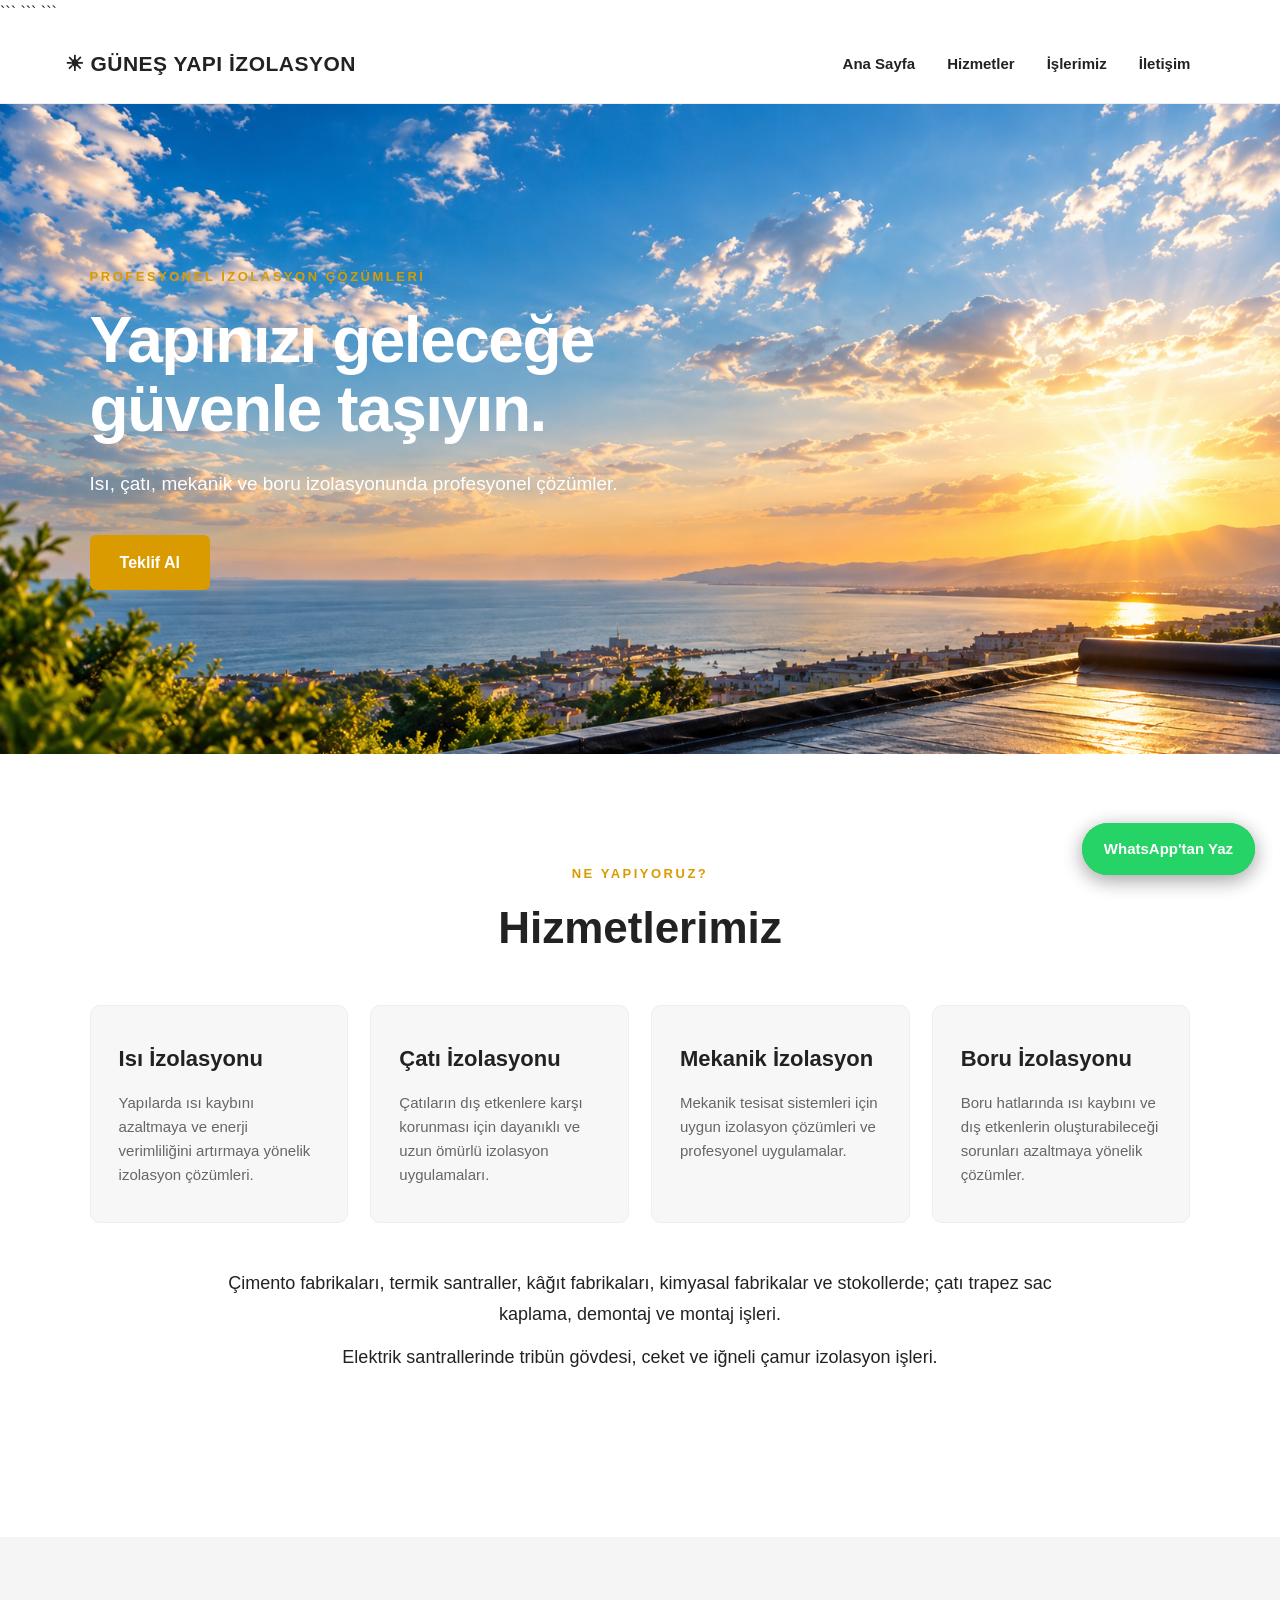
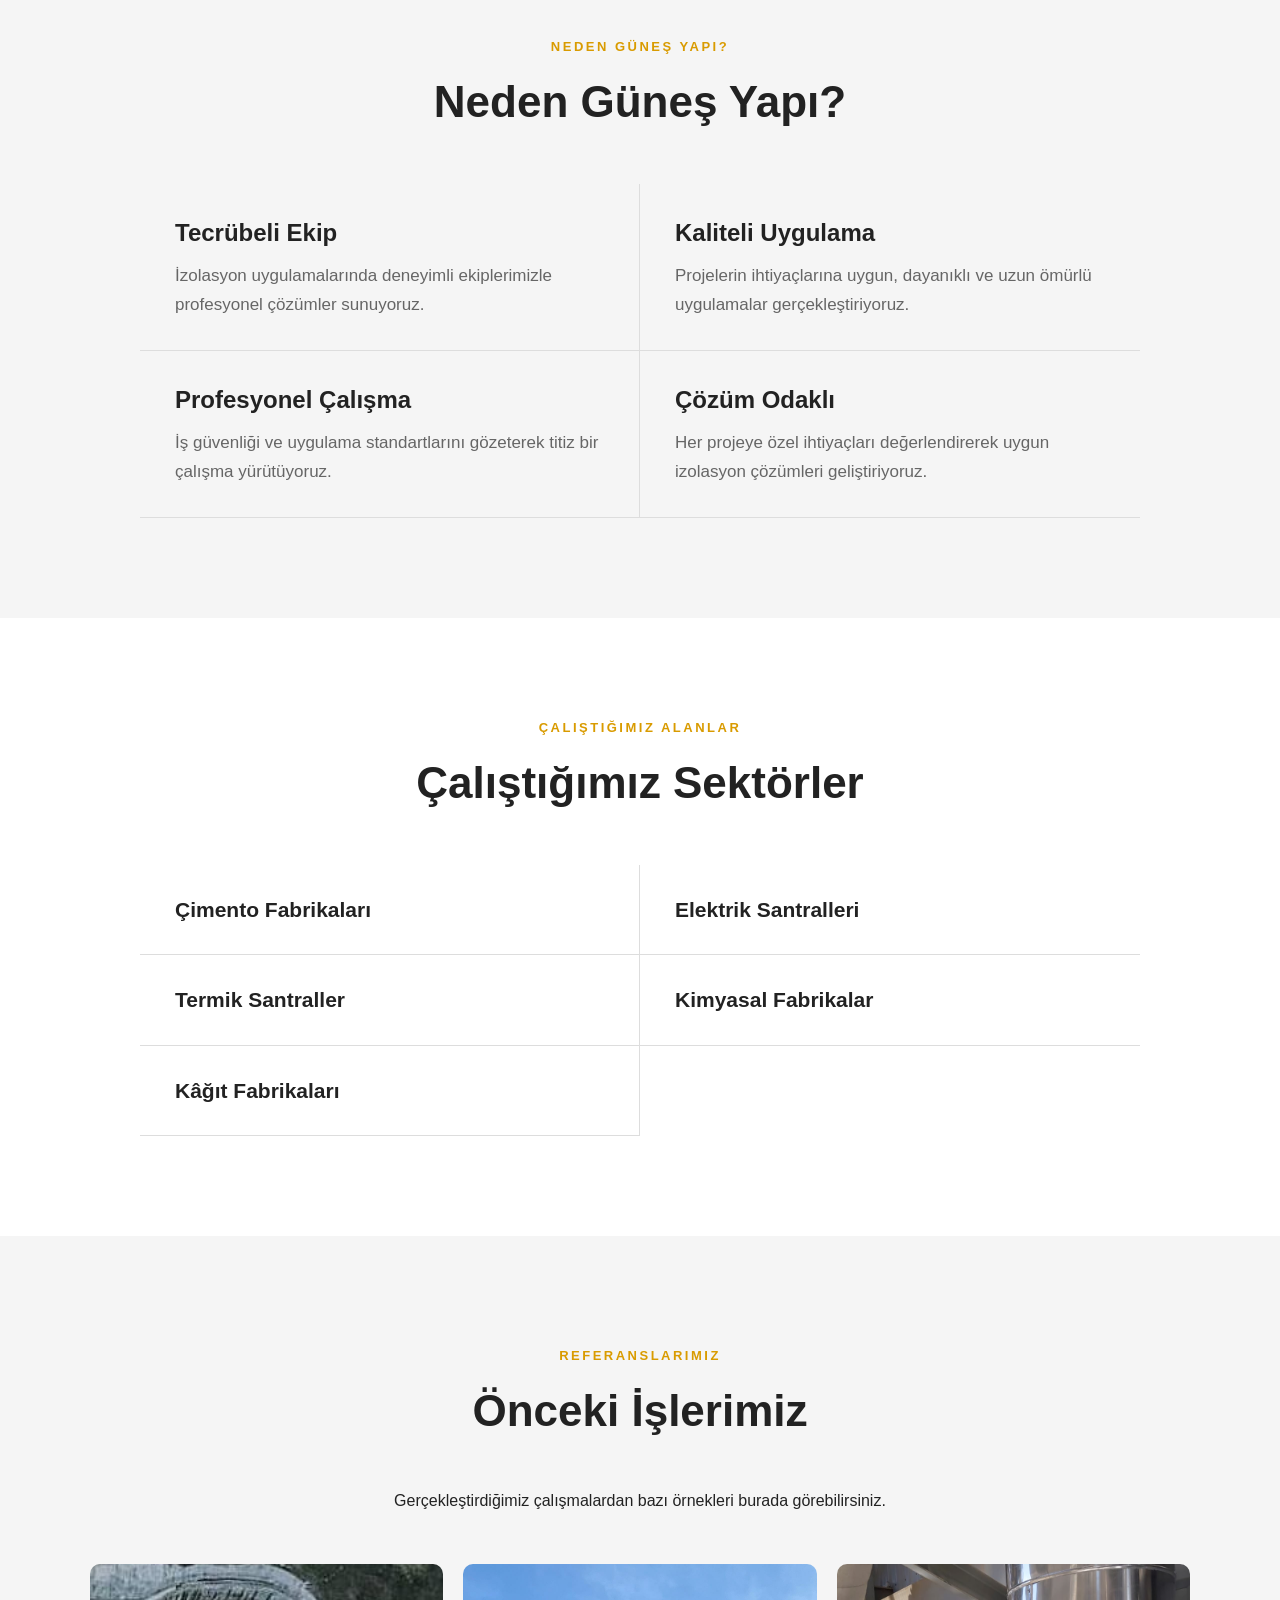
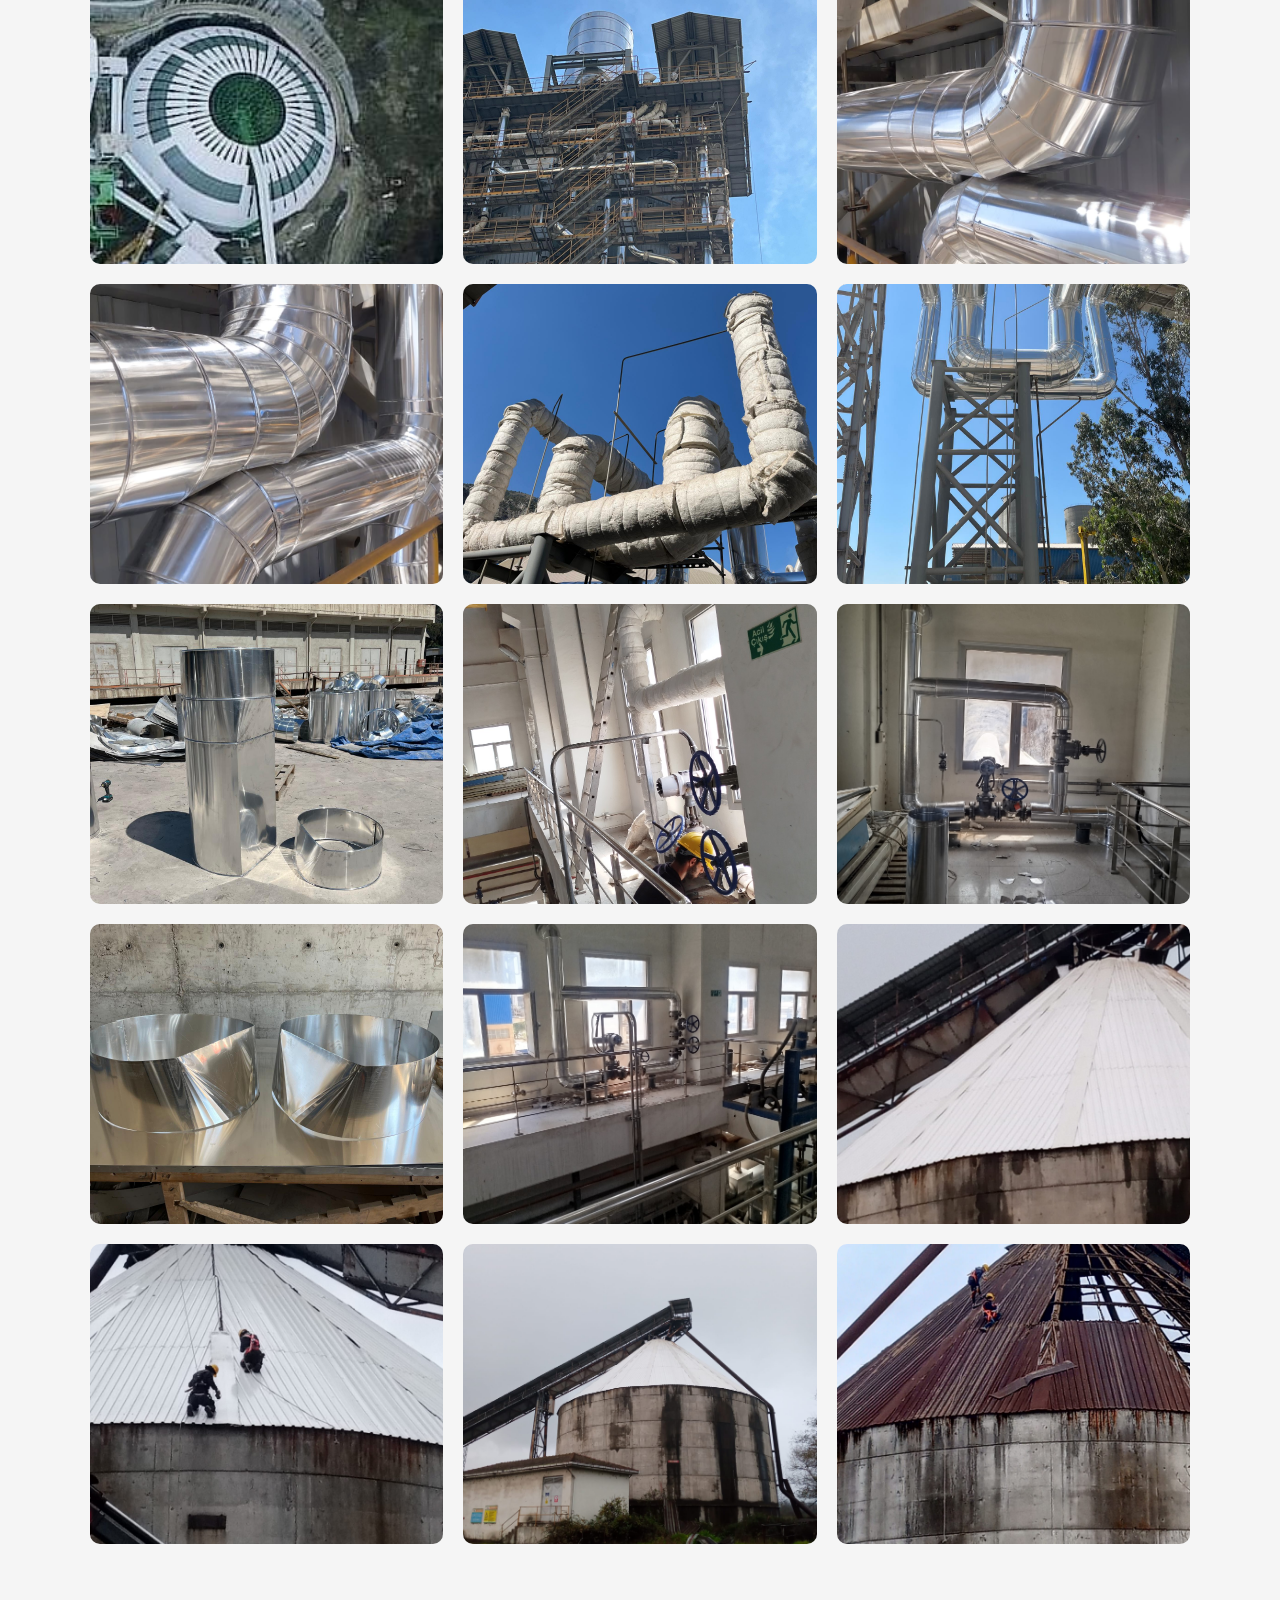
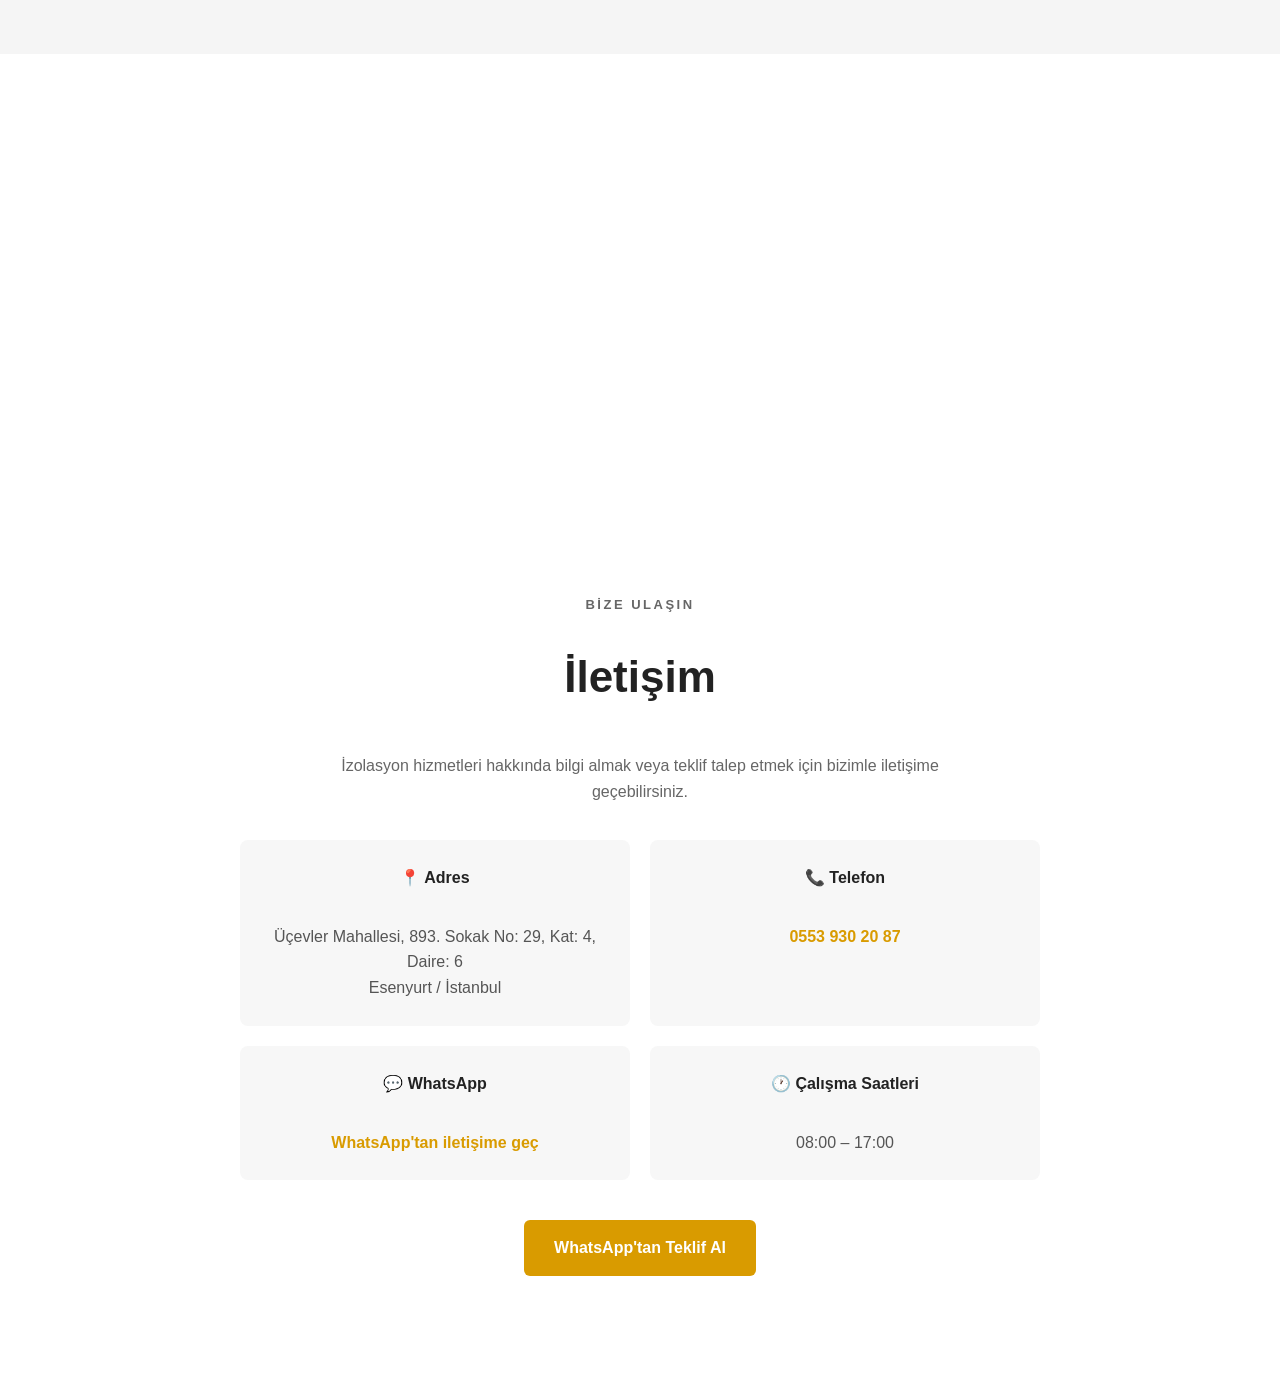
==== index.html @ 79b82da1 "Add files via upload" ====
<!DOCTYPE html>

<html lang="tr">

<head>
    <meta charset="UTF-8">
    <meta name="viewport" content="width=device-width, initial-scale=1.0">

```
<title>Güneş Yapı İzolasyon</title>

<meta name="description"
    content="Güneş Yapı İzolasyon - İstanbul Esenyurt'ta ısı, çatı, mekanik ve boru izolasyonu hizmetleri.">

<link rel="stylesheet" href="style.css">
```

</head>

<body>

```
<header>

    <div class="logo">
    ☀ GÜNEŞ YAPI İZOLASYON
</div>

    <nav>
        <a href="#anasayfa">Ana Sayfa</a>
        <a href="#hizmetler">Hizmetler</a>
        <a href="#islerimiz">İşlerimiz</a>
        <a href="#iletisim">İletişim</a>
    </nav>

</header>


<main>

    <!-- ANA SAYFA -->

    <section id="anasayfa" class="hero">

        <div class="hero-content">

            <p class="ust-yazi">
                PROFESYONEL İZOLASYON ÇÖZÜMLERİ
            </p>

            <h1>
                Yapınızı geleceğe<br>
                güvenle taşıyın.
            </h1>

            <p class="aciklama">
                Isı, çatı, mekanik ve boru izolasyonunda
                profesyonel çözümler.
            </p>

            <a href="#iletisim" class="buton">
                Teklif Al
            </a>

        


    </section>


    <!-- HİZMETLER -->

    <section id="hizmetler" class="hizmetler">

        <p class="ust-yazi">
            NE YAPIYORUZ?
        </p>

        <h2>
            Hizmetlerimiz
        </h2>

        <div class="hizmet-kartlari">

            <div class="kart">

                <h3>
                    Isı İzolasyonu
                </h3>

                <p>
                    Yapılarda ısı kaybını azaltmaya ve
                    enerji verimliliğini artırmaya yönelik
                    izolasyon çözümleri.
                </p>

            </div>


            <div class="kart">

                <h3>
                    Çatı İzolasyonu
                </h3>

                <p>
                    Çatıların dış etkenlere karşı korunması
                    için dayanıklı ve uzun ömürlü
                    izolasyon uygulamaları.
                </p>

            </div>


            <div class="kart">

                <h3>
                    Mekanik İzolasyon
                </h3>

                <p>
                    Mekanik tesisat sistemleri için
                    uygun izolasyon çözümleri ve
                    profesyonel uygulamalar.
                </p>

            </div>


            <div class="kart">

                <h3>
                    Boru İzolasyonu
                </h3>

                <p>
                    Boru hatlarında ısı kaybını ve
                    dış etkenlerin oluşturabileceği
                    sorunları azaltmaya yönelik çözümler.
                </p>

            </div>

        </div><div class="hizmet-aciklama">
    <p>Çimento fabrikaları, termik santraller, kâğıt fabrikaları, kimyasal fabrikalar ve stokollerde; çatı trapez sac kaplama, demontaj ve montaj işleri.</p>
    <p>Elektrik santrallerinde tribün gövdesi, ceket ve iğneli çamur izolasyon işleri.</p>
</div>

    </section>
<section class="neden-biz">

    <p class="ust-yazi">
        NEDEN GÜNEŞ YAPI?
    </p>

    <h2>
        Neden Güneş Yapı?
    </h2>

    <div class="neden-kartlari">

        <div class="neden-kart">
            <h3>Tecrübeli Ekip</h3>
            <p>
                İzolasyon uygulamalarında deneyimli
                ekiplerimizle profesyonel çözümler sunuyoruz.
            </p>
        </div>

        <div class="neden-kart">
            <h3>Kaliteli Uygulama</h3>
            <p>
                Projelerin ihtiyaçlarına uygun,
                dayanıklı ve uzun ömürlü uygulamalar gerçekleştiriyoruz.
            </p>
        </div>

        <div class="neden-kart">
            <h3>Profesyonel Çalışma</h3>
            <p>
                İş güvenliği ve uygulama standartlarını
                gözeterek titiz bir çalışma yürütüyoruz.
            </p>
        </div>

        <div class="neden-kart">
            <h3>Çözüm Odaklı</h3>
            <p>
                Her projeye özel ihtiyaçları değerlendirerek
                uygun izolasyon çözümleri geliştiriyoruz.
            </p>
        </div>

    </div>

</section><section class="alanlar">

    <p class="ust-yazi">
        ÇALIŞTIĞIMIZ ALANLAR
    </p>

    <h2>
        Çalıştığımız Sektörler
    </h2>

    <div class="alan-listesi">

        <div class="alan">
            <h3>Çimento Fabrikaları</h3>
        </div>

        <div class="alan">
            <h3>Elektrik Santralleri</h3>
        </div>

        <div class="alan">
            <h3>Termik Santraller</h3>
        </div>

        <div class="alan">
            <h3>Kimyasal Fabrikalar</h3>
        </div>

        <div class="alan">
            <h3>Kâğıt Fabrikaları</h3>
        </div>

    </div>

</section>

    <!-- İŞLERİMİZ -->

    <section id="islerimiz" class="islerimiz">

        <p class="ust-yazi">
            REFERANSLARIMIZ
        </p>

        <h2>
            Önceki İşlerimiz
        </h2>

        <p>
            Gerçekleştirdiğimiz çalışmalardan
            bazı örnekleri burada görebilirsiniz.
        </p>

        <div class="galeri">

    <img src="images/foto1.jpeg" alt="Güneş Yapı İzolasyon uygulaması">
    <img src="images/foto2.jpeg" alt="Güneş Yapı İzolasyon uygulaması">
    <img src="images/foto3.jpeg" alt="Güneş Yapı İzolasyon uygulaması">
    <img src="images/foto4.jpeg" alt="Güneş Yapı İzolasyon uygulaması">
    <img src="images/foto5.jpeg" alt="Güneş Yapı İzolasyon uygulaması">

    <img src="images/foto6.jpeg" alt="Güneş Yapı İzolasyon uygulaması">
    <img src="images/foto7.jpeg" alt="Güneş Yapı İzolasyon uygulaması">
    <img src="images/foto8.jpeg" alt="Güneş Yapı İzolasyon uygulaması">
    <img src="images/foto9.jpeg" alt="Güneş Yapı İzolasyon uygulaması">
    <img src="images/foto10.jpeg" alt="Güneş Yapı İzolasyon uygulaması">

    <img src="images/foto11.jpeg" alt="Güneş Yapı İzolasyon uygulaması">
    <img src="images/foto12.jpeg" alt="Güneş Yapı İzolasyon uygulaması">
    <img src="images/foto13.jpeg" alt="Güneş Yapı İzolasyon uygulaması">
    <img src="images/foto14.jpeg" alt="Güneş Yapı İzolasyon uygulaması">
    <img src="images/foto15.jpeg" alt="Güneş Yapı İzolasyon uygulaması">

</div>

    </section><section class="teklif">

    <p class="ust-yazi">
        PROJENİZ İÇİN
    </p>

    <h2>
        İzolasyon İhtiyaçlarınız İçin Teklif Alın
    </h2>

    <p>
        Projenizin ihtiyaçlarını birlikte değerlendirelim.
        Detaylı bilgi ve teklif almak için bizimle iletişime geçebilirsiniz.
    </p>

    <a href="https://wa.me/905539302087" target="_blank" class="buton">
        WhatsApp'tan Teklif Al
    </a>

</section>


    <!-- İLETİŞİM -->

    <section id="iletisim" class="iletisim">

        <p class="ust-yazi">
            BİZE ULAŞIN
        </p>

        <h2>
            İletişim
        </h2>

        <p>
            İzolasyon hizmetleri hakkında bilgi almak
            veya teklif talep etmek için bizimle
            iletişime geçebilirsiniz.
        </p>

        <div class="iletisim-bilgileri">

            <p>
                <strong>📍 Adres</strong><br>
                Üçevler Mahallesi, 893. Sokak No: 29,
                Kat: 4, Daire: 6<br>
                Esenyurt / İstanbul
            </p>

            <p>
                <strong>📞 Telefon</strong><br>
                <a href="tel:+905539302087">
                    0553 930 20 87
                </a>
            </p>

            <p>
                <strong>💬 WhatsApp</strong><br>
                <a href="https://wa.me/905539302087" target="_blank">
                    WhatsApp'tan iletişime geç
                </a>
            </p>

            <p>
                <strong>🕐 Çalışma Saatleri</strong><br>
                08:00 – 17:00
            </p>

        </div>

        <a href="https://wa.me/905539302087" target="_blank" class="buton">
            WhatsApp'tan Teklif Al
        </a>

    </section>

</main>


</footer>

<div id="foto-modal" class="foto-modal">
    <span class="foto-kapat">&times;</span>
    <img id="buyuk-foto" alt="Büyük fotoğraf">
</div>

<script>
    const galeriResimleri = document.querySelectorAll(".galeri img");
    const fotoModal = document.getElementById("foto-modal");
    const buyukFoto = document.getElementById("buyuk-foto");
    const fotoKapat = document.querySelector(".foto-kapat");

    galeriResimleri.forEach(function(resim) {
        resim.onclick = function() {
            buyukFoto.src = resim.src;
            fotoModal.style.display = "flex";
        };
    });

    fotoKapat.onclick = function() {
        fotoModal.style.display = "none";
    };

    fotoModal.onclick = function(e) {
        if (e.target === fotoModal) {
            fotoModal.style.display = "none";
        }
    };
</script><script>
    const galeriResimleri = document.querySelectorAll(".galeri img");
    const fotoModal = document.getElementById("foto-modal");
    const buyukFoto = document.getElementById("buyuk-foto");
    const fotoKapat = document.querySelector(".foto-kapat");

    galeriResimleri.forEach(function(resim) {
        resim.onclick = function() {
            buyukFoto.src = resim.src;
            fotoModal.style.display = "flex";
        };
    });

    fotoKapat.onclick = function() {
        fotoModal.style.display = "none";
    };

    fotoModal.onclick = function(e) {
        if (e.target === fotoModal) {
            fotoModal.style.display = "none";
        }
    };
</script>

<script>
    const animasyonElementleri = document.querySelectorAll(
        ".hizmetler, .neden-biz, .alanlar, .islerimiz, .teklif, .iletisim"
    );

    const gozlemci = new IntersectionObserver(function(girisler) {

        girisler.forEach(function(giris) {

            if (giris.isIntersecting) {
                giris.target.classList.add("gorunur");
            }

        });

    }, {
        threshold: 0.15
    });

    animasyonElementleri.forEach(function(element) {
        element.classList.add("animasyon");
        gozlemci.observe(element);
    });
</script>

<a href="https://wa.me/905539302087" target="_blank" class="whatsapp-sabit"> 
    WhatsApp'tan Yaz 
</a> 

</body>

</html>
<a href="https://wa.me/905539302087" target="_blank" class="whatsapp-sabit">
    WhatsApp'tan Yaz
</a>
</body>



</html>
---- style.css ----
* {
    margin: 0;
    padding: 0;
    box-sizing: border-box;
}

html {
    scroll-behavior: smooth;
}

body {
    font-family: Arial, sans-serif;
    color: #222;
    background: #ffffff;
    line-height: 1.6;
}

/* =========================
NAVBAR
========================= */

header {
    height: 78px;
    position: sticky;
top: 0;
z-index: 1000;                                                                      
    padding: 0 7%;
    display: flex;
    align-items: center;
    justify-content: space-between;
    background: #ffffff;
    border-bottom: 1px solid #eeeeee;
    
    top: 0;
    z-index: 1000;
}

.logo {
    font-size: 21px;
    font-weight: 800;
    letter-spacing: 0.5px;
}

nav {
    display: flex;
    gap: 32px;
}

nav a {
    text-decoration: none;
    color: #222;
    font-size: 15px;
    font-weight: 600;
    transition: 0.3s;
}

nav a:hover {
    color: #d99b00;
}

/* =========================
ANA SAYFA
========================= */

.hero {
    min-height: 650px;
    display: flex;
    align-items: center;
    padding: 90px 7%;
    background-image: url("images/arka-plan.png.png");
    background-size: cover;
    background-position: center;
    background-repeat: no-repeat;
}

.hero-content {
    max-width: 760px;
    position: relative;
    z-index: 2;
}

.ust-yazi {
    color: #d99b00;
    font-size: 13px;
    font-weight: 800;
    letter-spacing: 2.5px;
    margin-bottom: 18px;
}

.hero h1 {
    color: #ffffff;
    font-size: 64px;
    line-height: 1.08;
    margin-bottom: 25px;
    letter-spacing: -1.5px;
}

.aciklama {
    font-size: 19px;
    color: #ffffff;
    max-width: 620px;
    margin-bottom: 35px;
}

/* =========================
BUTON
========================= */

.buton {
    display: inline-block;
    padding: 15px 30px;
    background: #d99b00;
    color: #ffffff;
    text-decoration: none;
    font-weight: 700;
    border-radius: 6px;
    transition: 0.3s;
}

.buton:hover {
    background: #b98100;
    transform: translateY(-2px);
}

/* =========================
HİZMETLER
========================= */

.hizmetler {
    padding: 110px 7%;
    text-align: center;
}

.hizmetler h2,
.islerimiz h2,
.iletisim h2 {
    font-size: 44px;
    line-height: 1.2;
    margin-bottom: 50px;
}

.hizmet-kartlari {
    display: grid;
    grid-template-columns: repeat(4, 1fr);
    gap: 22px;
    max-width: 1200px;
    margin: auto;
}

.kart {
    padding: 35px 28px;
    background: #f7f7f7;
    border: 1px solid #eeeeee;
    border-radius: 10px;
    text-align: left;
    transition: 0.3s;
}

.kart:hover {
    transform: translateY(-5px);
    border-color: #d99b00;
    box-shadow: 0 10px 30px rgba(0, 0, 0, 0.06);
}

.kart h3 {
    font-size: 22px;
    margin-bottom: 15px;
}

.kart p {
    color: #666;
    font-size: 15px;
}

.hizmet-aciklama {
    max-width: 900px;
    margin: 45px auto 55px;
    text-align: center;
}


.hizmet-aciklama p {
    color: #222;
    font-family: Arial, sans-serif;
    font-size: 18px;
    line-height: 1.7;
    margin-bottom: 12px;
}

/* =========================
İŞLERİMİZ
========================= */

.islerimiz {
    padding: 110px 7%;
    text-align: center;
    background: #f5f5f5;
}

.islerimiz > p:last-child {
    color: #666;
}

/* =========================
FOTOĞRAF GALERİSİ
========================= */

.galeri {
    max-width: 1200px;
    margin: 50px auto 0;
    display: grid;
    grid-template-columns: repeat(3, 1fr);
    gap: 20px;
}

.galeri img {
    width: 100%;
    height: 300px;
    object-fit: cover;
    border-radius: 10px;
    display: block;
    transition: 0.3s;
    cursor: pointer;
}

.galeri img:hover {
    transform: scale(1.03);
}

/* =========================
İLETİŞİM
========================= */

.iletisim {
    padding: 110px 7%;
    text-align: center;
}

.iletisim > p {
    max-width: 650px;
    margin: 0 auto 35px;
    color: #666;
}

.iletisim-bilgileri {
    max-width: 800px;
    margin: 0 auto 40px;
    display: grid;
    grid-template-columns: repeat(2, 1fr);
    gap: 20px;
}

.iletisim-bilgileri p {
    margin: 0;
    padding: 25px;
    background: #f7f7f7;
    border-radius: 8px;
    color: #555;
}

.iletisim-bilgileri strong {
    display: block;
    color: #222;
    margin-bottom: 8px;
}

.iletisim-bilgileri a {
    color: #d99b00;
    text-decoration: none;
    font-weight: 600;
}

/* =========================
FOOTER
========================= */

footer {
    padding: 30px;
    text-align: center;
    background: #222;
    color: #ffffff;
}

footer p {
    font-size: 14px;
}

/* =========================
FOTOĞRAF BÜYÜTME
========================= */

.foto-modal {
    display: none;
    position: fixed;
    top: 0;
    left: 0;
    width: 100vw;
    height: 100vh;
    background: rgba(0, 0, 0, 0.9);
    z-index: 99999;
    align-items: center;
    justify-content: center;
    padding: 20px;
}

.foto-modal .buyuk-foto {
    max-width: 55vw;
    max-height: 55vh;
    width: auto;
    height: auto;
    object-fit: contain;
    border-radius: 8px;
}

.foto-kapat {
    position: absolute;
    top: 20px;
    right: 35px;
    color: #ffffff;
    font-size: 45px;
    font-weight: 300;
    cursor: pointer;
    z-index: 100000;
}

/* =========================
TELEFON / TABLET
========================= */

@media (max-width: 1000px) {

    .hizmet-kartlari {
        grid-template-columns: repeat(2, 1fr);
    }

    .hero h1 {
        font-size: 54px;
    }
}

@media (max-width: 768px) {

    header {
        height: auto;
        min-height: 70px;
        padding: 18px 5%;
        flex-direction: column;
        gap: 15px;
    }

    .logo {
        font-size: 19px;
    }

    nav {
        gap: 15px;
        flex-wrap: wrap;
        justify-content: center;
    }

    nav a {
        font-size: 13px;
    }

    .hero {
        padding: 80px 5%;
        min-height: 550px;
    }

    .hero h1 {
        font-size: 42px;
    }

    .aciklama {
        font-size: 17px;
    }

    .hizmetler,
    .islerimiz,
    .iletisim {
        padding: 80px 5%;
    }

    .hizmetler h2,
    .islerimiz h2,
    .iletisim h2 {
        font-size: 36px;
    }

    .hizmet-kartlari {
        grid-template-columns: 1fr;
    }

    .iletisim-bilgileri {
        grid-template-columns: 1fr;
    }

    .galeri {
        grid-template-columns: 1fr;
        gap: 15px;
    }

    .galeri img {
        height: 250px;
    }
}

@media (max-width: 480px) {

    .hero h1 {
        font-size: 36px;
    }

    .ust-yazi {
        font-size: 11px;
        letter-spacing: 2px;
    }

    .buton {
        width: 100%;
        text-align: center;
    }
}.foto-modal img#buyuk-foto {
    width: auto !important;
    height: auto !important;
    max-width: 75vw !important;
    max-height: 75vh !important;
    object-fit: contain !important;
}.neden-biz {
    padding: 100px 7%;
    text-align: center;
    background: #f5f5f5;
}

.neden-biz h2 {
    font-size: 44px;
    line-height: 1.2;
    margin-bottom: 55px;
}

.neden-kartlari {
    max-width: 1000px;
    margin: auto;
    display: grid;
    grid-template-columns: repeat(2, 1fr);
    gap: 0;
    text-align: left;
}

.neden-kart {
    padding: 30px 35px;
    border-bottom: 1px solid #dddddd;
}

.neden-kart:nth-child(odd) {
    border-right: 1px solid #dddddd;
}

.neden-kart h3 {
    font-size: 24px;
    margin-bottom: 10px;
    color: #222;
}

.neden-kart p {
    font-size: 17px;
    color: #666;
    line-height: 1.7;
}

/* MOBİL */

@media (max-width: 768px) {

    .neden-biz {
        padding: 80px 5%;
    }

    .neden-biz h2 {
        font-size: 36px;
        margin-bottom: 35px;
    }

    .neden-kartlari {
        grid-template-columns: 1fr;
    }

    .neden-kart {
        padding: 25px 10px;
        border-right: none !important;
    }

    .neden-kart:last-child {
        border-bottom: none;
    }
}.alanlar {
    padding: 100px 7%;
    text-align: center;
    background: #ffffff;
}

.alanlar h2 {
    font-size: 44px;
    line-height: 1.2;
    margin-bottom: 55px;
}

.alan-listesi {
    max-width: 1000px;
    margin: auto;
    display: grid;
    grid-template-columns: repeat(2, 1fr);
    text-align: left;
}

.alan {
    padding: 28px 35px;
    border-bottom: 1px solid #dddddd;
}

.alan:nth-child(odd) {
    border-right: 1px solid #dddddd;
}

.alan h3 {
    font-size: 21px;
    color: #222;
    font-weight: 600;
}

/* MOBİL */

@media (max-width: 768px) {

    .alanlar {
        padding: 80px 5%;
    }

    .alanlar h2 {
        font-size: 36px;
        margin-bottom: 35px;
    }

    .alan-listesi {
        grid-template-columns: 1fr;
    }

    .alan {
        padding: 25px 10px;
        border-right: none !important;
    }

    .alan:last-child {
        border-bottom: none;
    }
}.whatsapp-sabit {
    position: fixed;
    right: 25px;
    bottom: 25px;
    padding: 14px 22px;
    background: #25D366;
    color: #ffffff;
    text-decoration: none;
    font-size: 15px;
    font-weight: 700;
    border-radius: 30px;
    box-shadow: 0 5px 20px rgba(0, 0, 0, 0.2);
    z-index: 9999;
    transition: 0.3s;
}

.whatsapp-sabit:hover {
    transform: translateY(-3px);
    box-shadow: 0 8px 25px rgba(0, 0, 0, 0.25);
}

/* MOBİL */

@media (max-width: 768px) {

    .whatsapp-sabit {
        right: 15px;
        bottom: 15px;
        padding: 12px 18px;
        font-size: 14px;
    }

}.teklif {
    padding: 90px 7%;
    text-align: center;
    background: #222;
    color: #ffffff;
}

.teklif .ust-yazi {
    margin-bottom: 15px;
}

.teklif h2 {
    max-width: 800px;
    margin: 0 auto 20px;
    font-size: 42px;
    line-height: 1.2;
}

.teklif > p:not(.ust-yazi) {
    max-width: 650px;
    margin: 0 auto 30px;
    color: #cccccc;
    font-size: 17px;
}

.teklif .buton {
    margin-top: 5px;
}

/* MOBİL */

@media (max-width: 768px) {

    .teklif {
        padding: 75px 5%;
    }

    .teklif h2 {
        font-size: 34px;
    }

    .teklif > p:not(.ust-yazi) {
        font-size: 16px;
    }

}.animasyon {
    opacity: 0;
    transform: translateY(30px);
    transition: opacity 0.7s ease, transform 0.7s ease;
}

.animasyon.gorunur {
    opacity: 1;
    transform: translateY(0);
}.logo img {
    width: 150px;
    height: auto;
    display: block;
}.logo {
    margin-left: -25px;
}
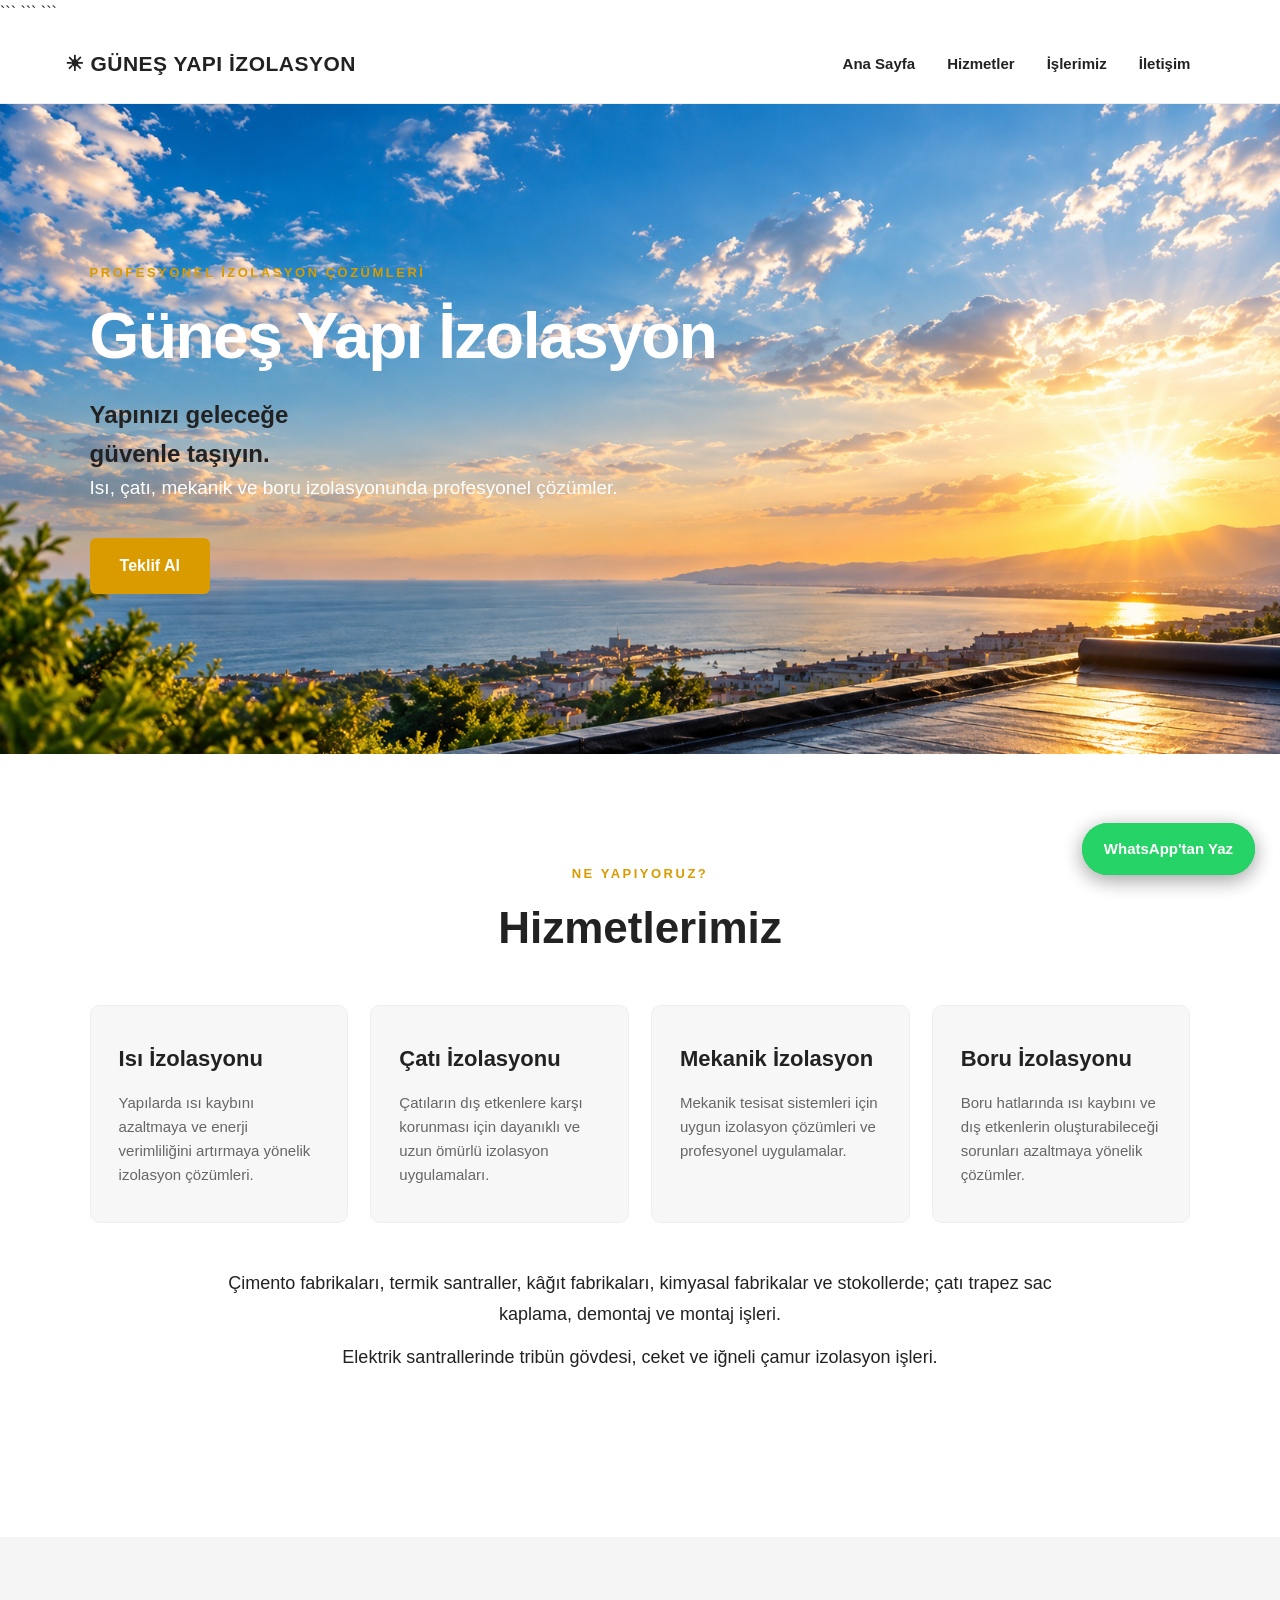
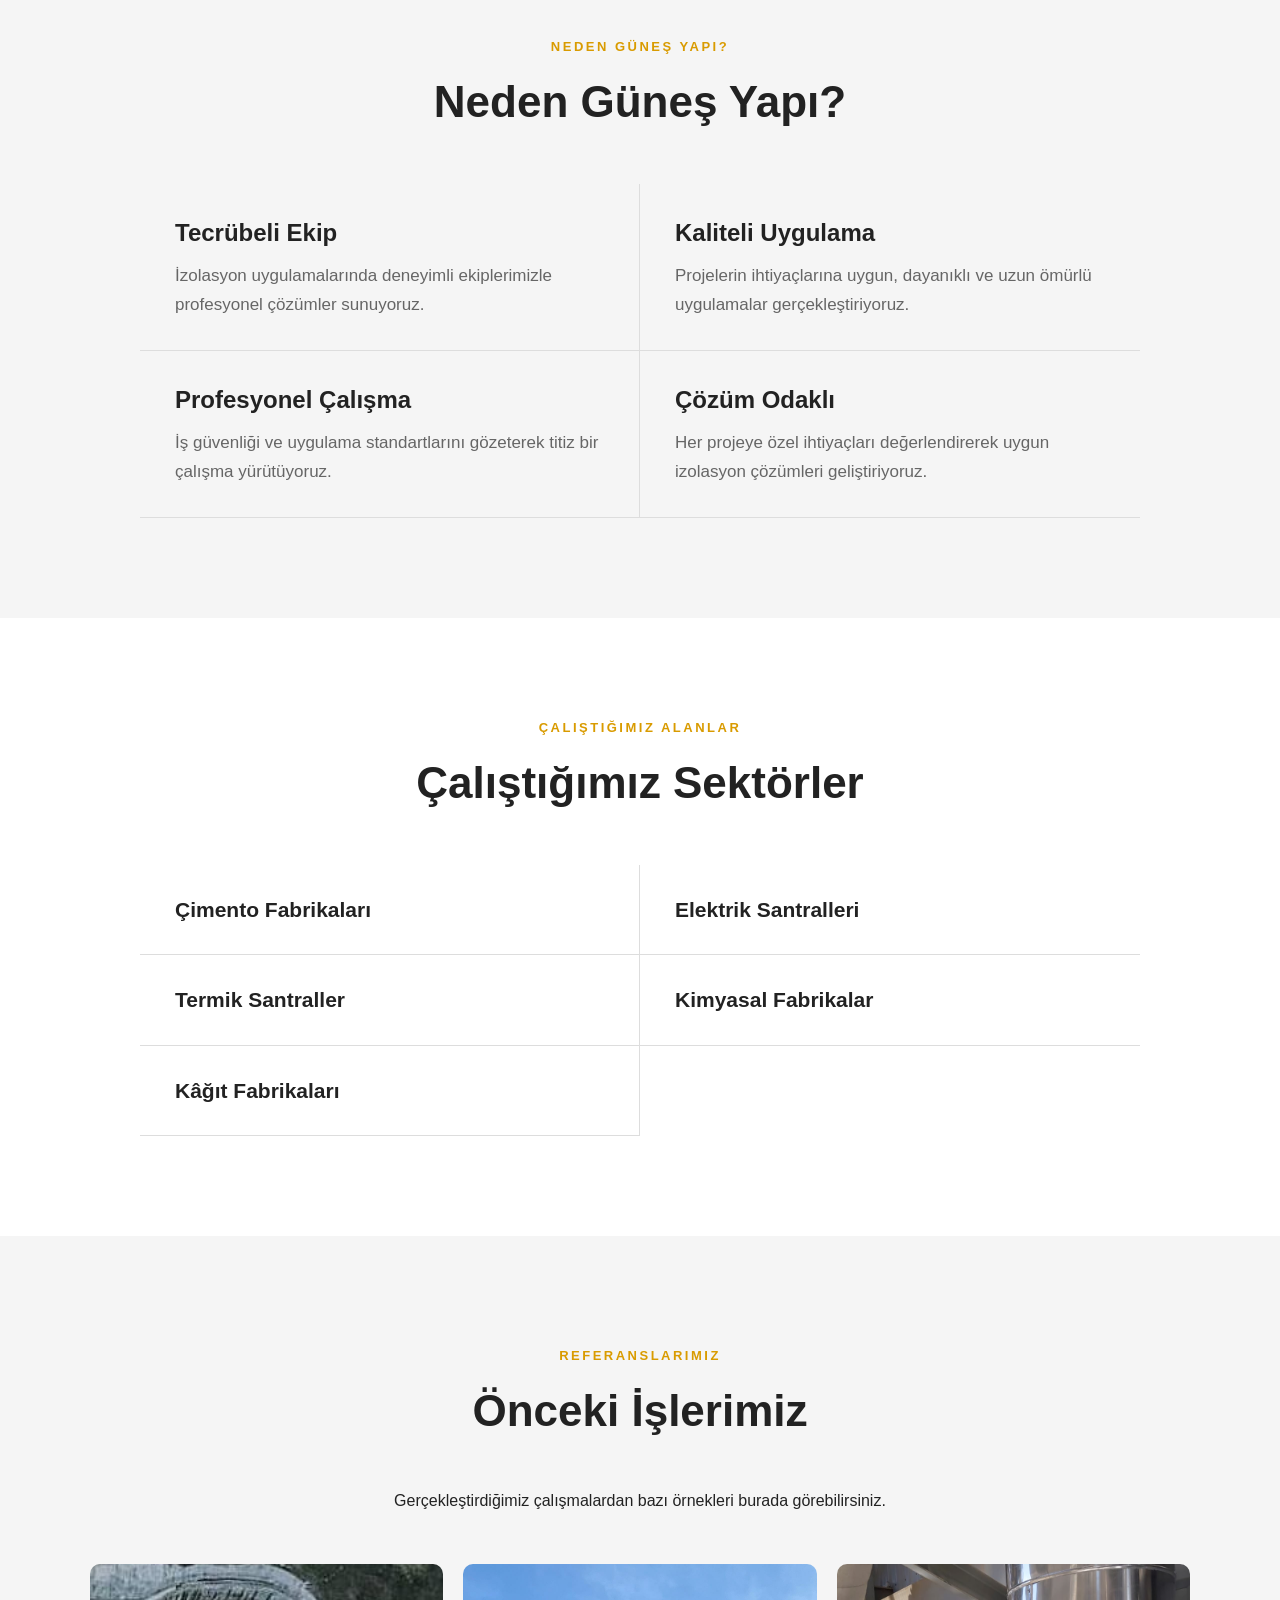
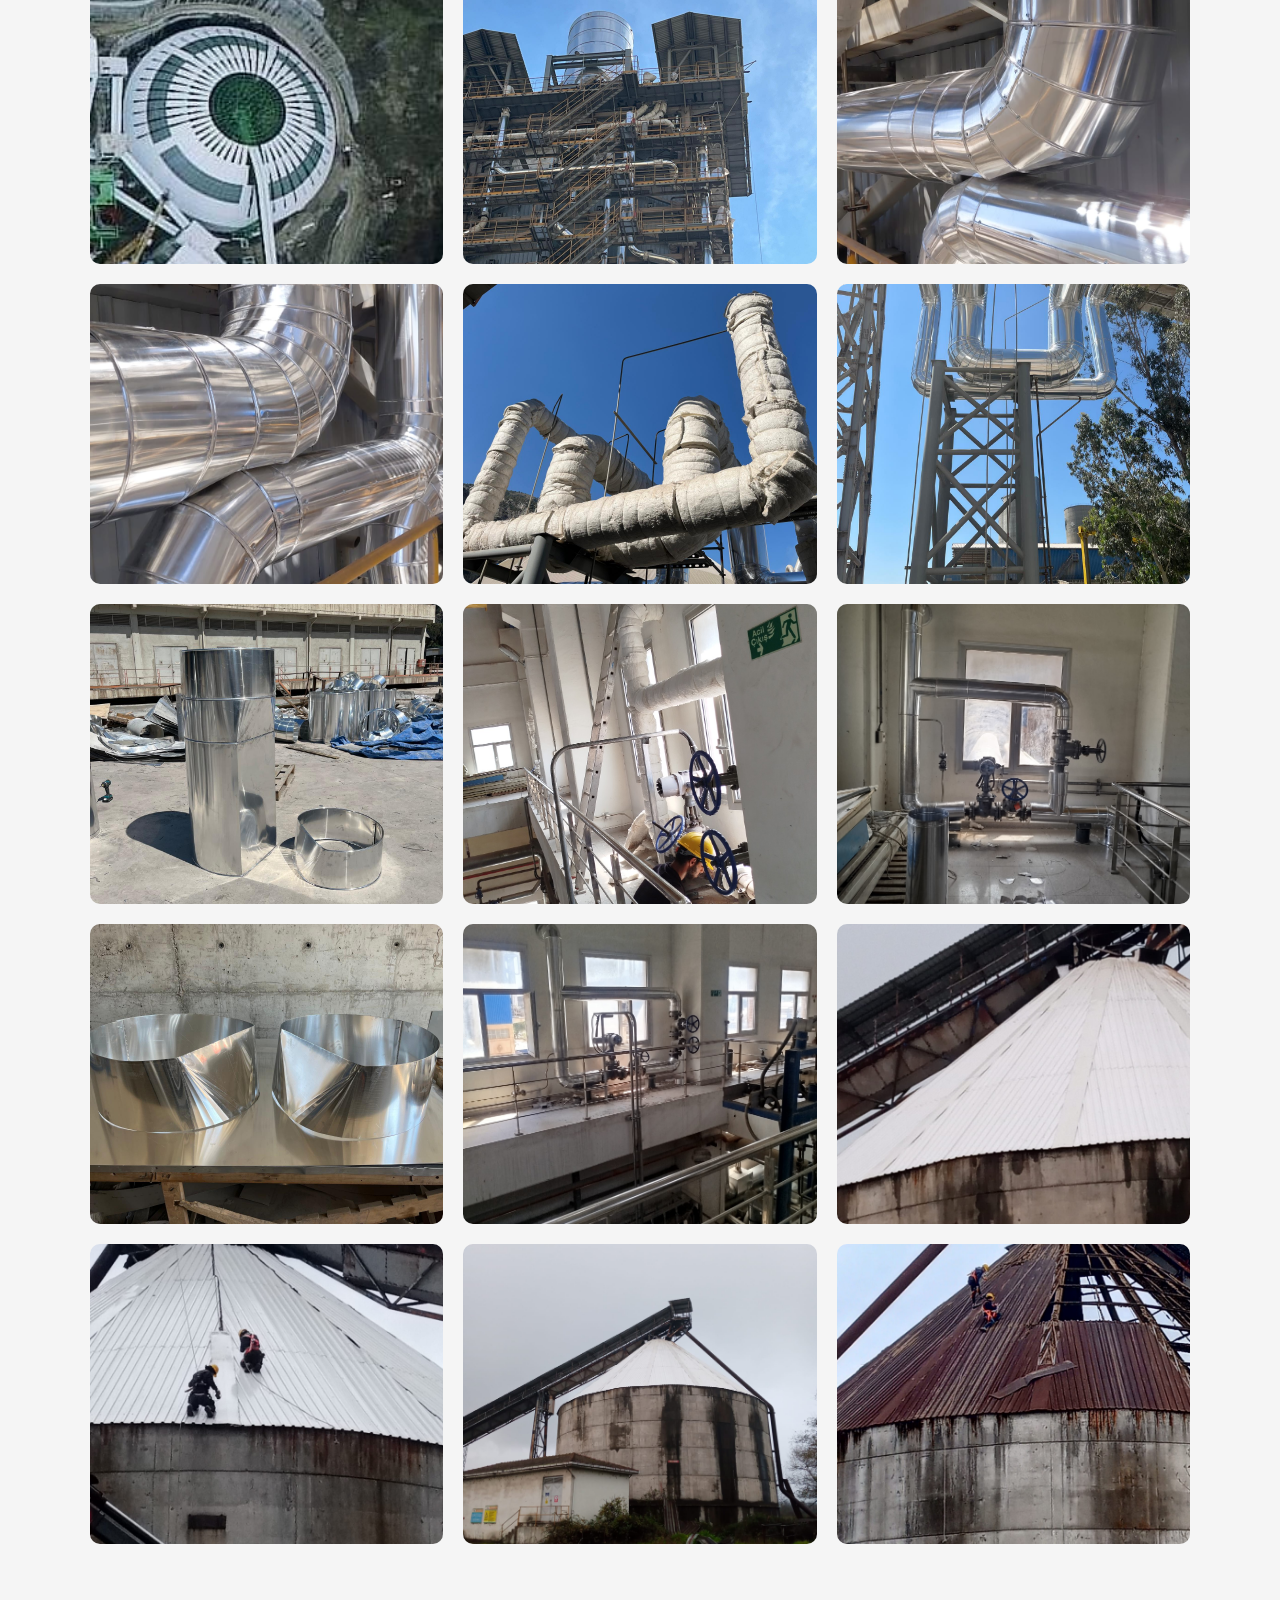
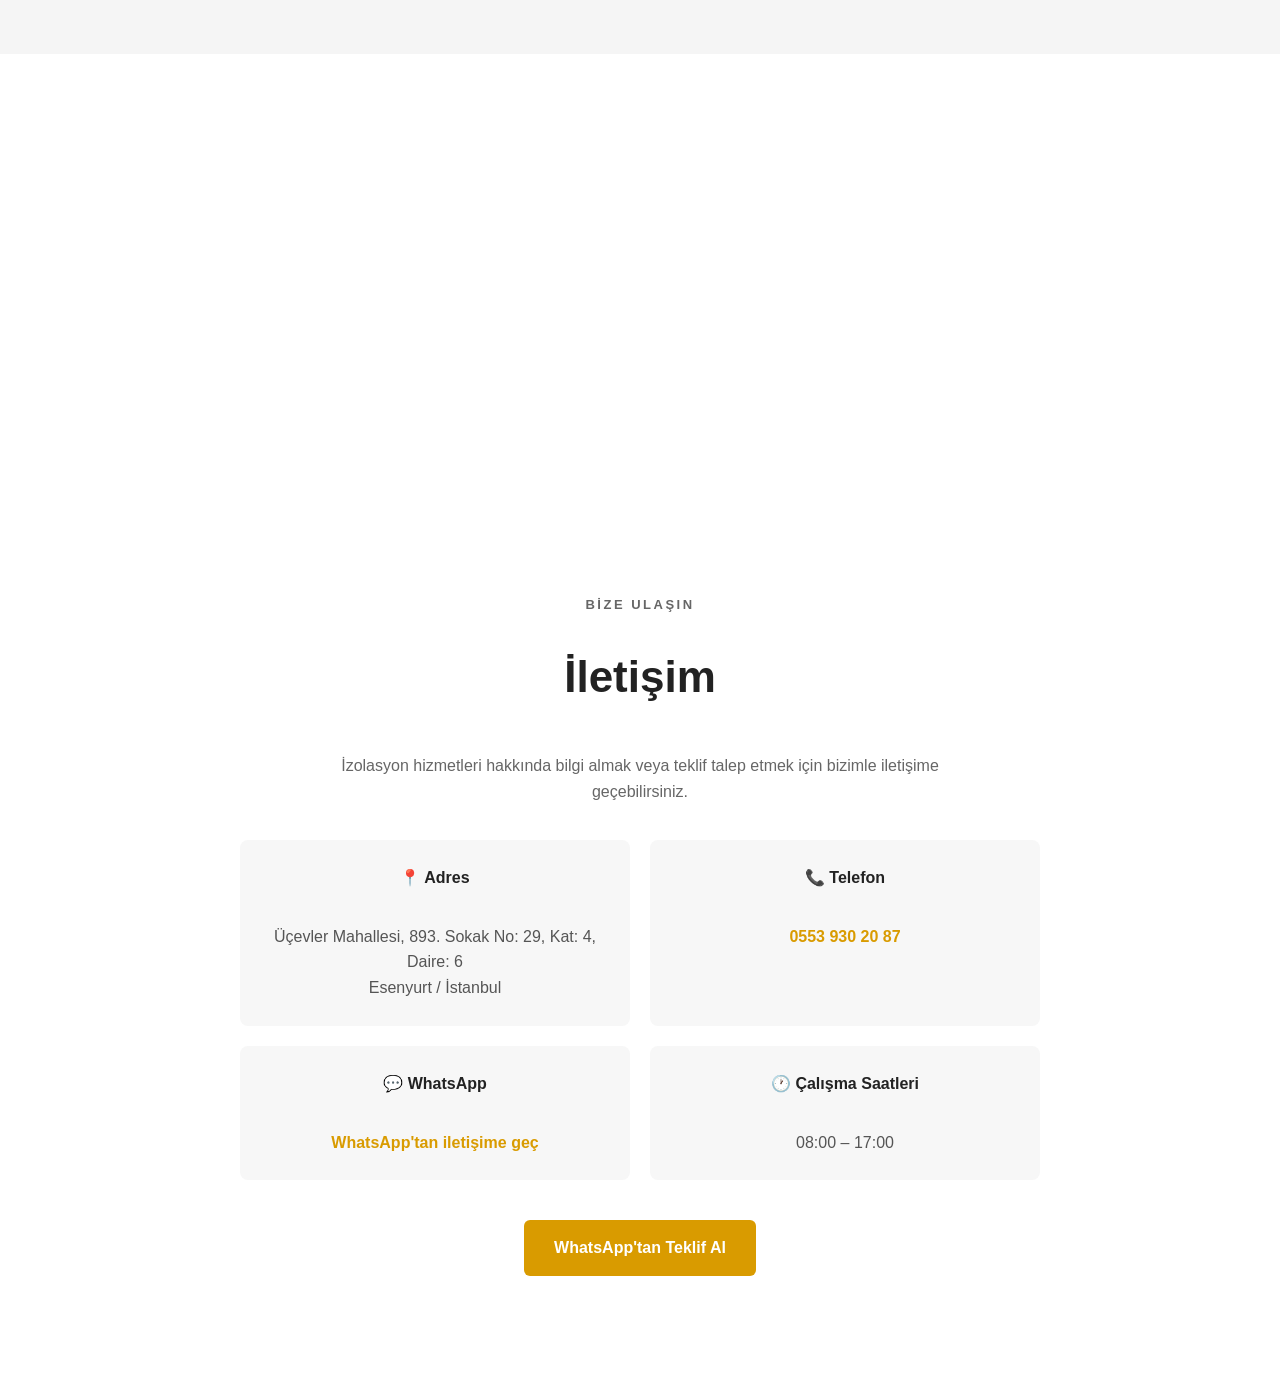
==== commit 96f42b00: "Update index.html" ====
--- a/index.html
+++ b/index.html
@@ -7,8 +7,7 @@
     <meta name="viewport" content="width=device-width, initial-scale=1.0">
 
 ```
-<title>Güneş Yapı İzolasyon</title>
-
+<title>Güneş Yapı İzolasyon | Isı, Çatı, Mekanik ve Boru İzolasyonu</title>
 <meta name="description"
     content="Güneş Yapı İzolasyon - İstanbul Esenyurt'ta ısı, çatı, mekanik ve boru izolasyonu hizmetleri.">
 
@@ -49,9 +48,13 @@
             </p>
 
             <h1>
-                Yapınızı geleceğe<br>
-                güvenle taşıyın.
-            </h1>
+    Güneş Yapı İzolasyon
+</h1>
+
+<h2>
+    Yapınızı geleceğe<br>
+    güvenle taşıyın.
+</h2>
 
             <p class="aciklama">
                 Isı, çatı, mekanik ve boru izolasyonunda
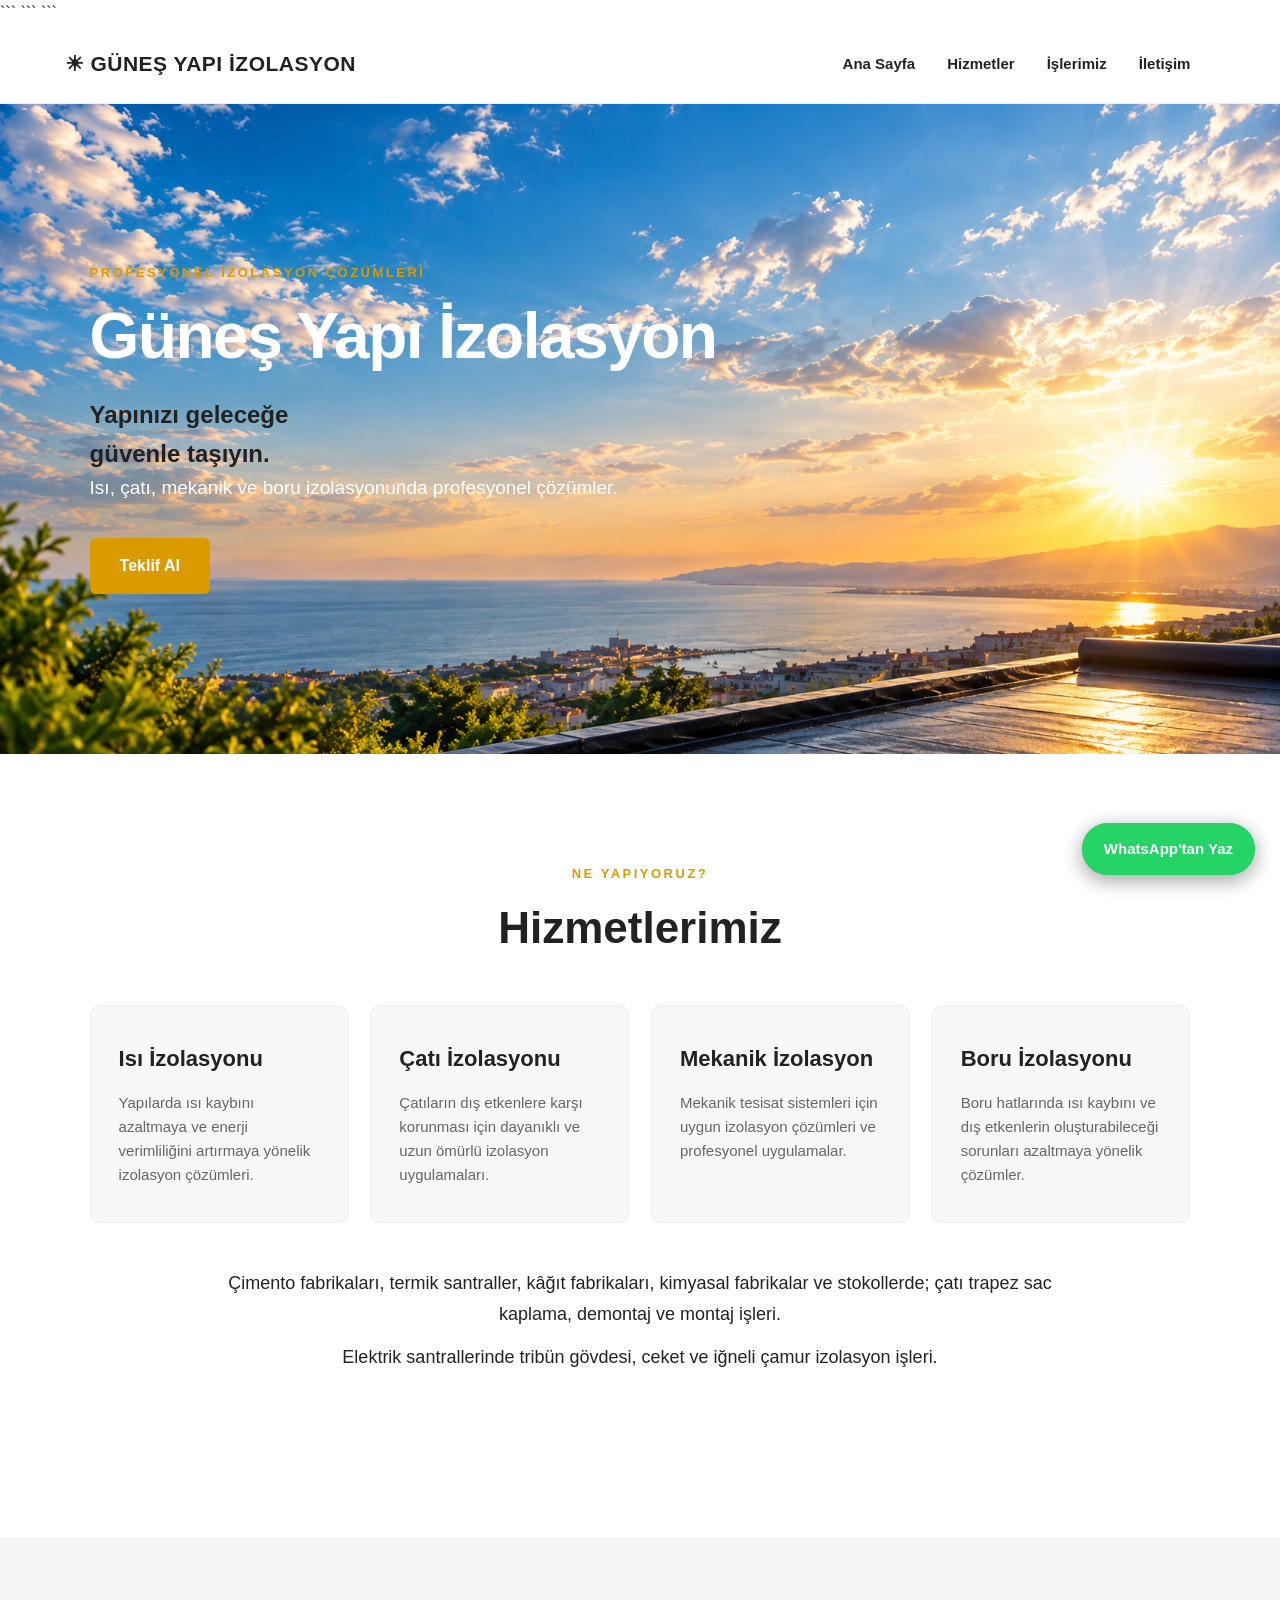
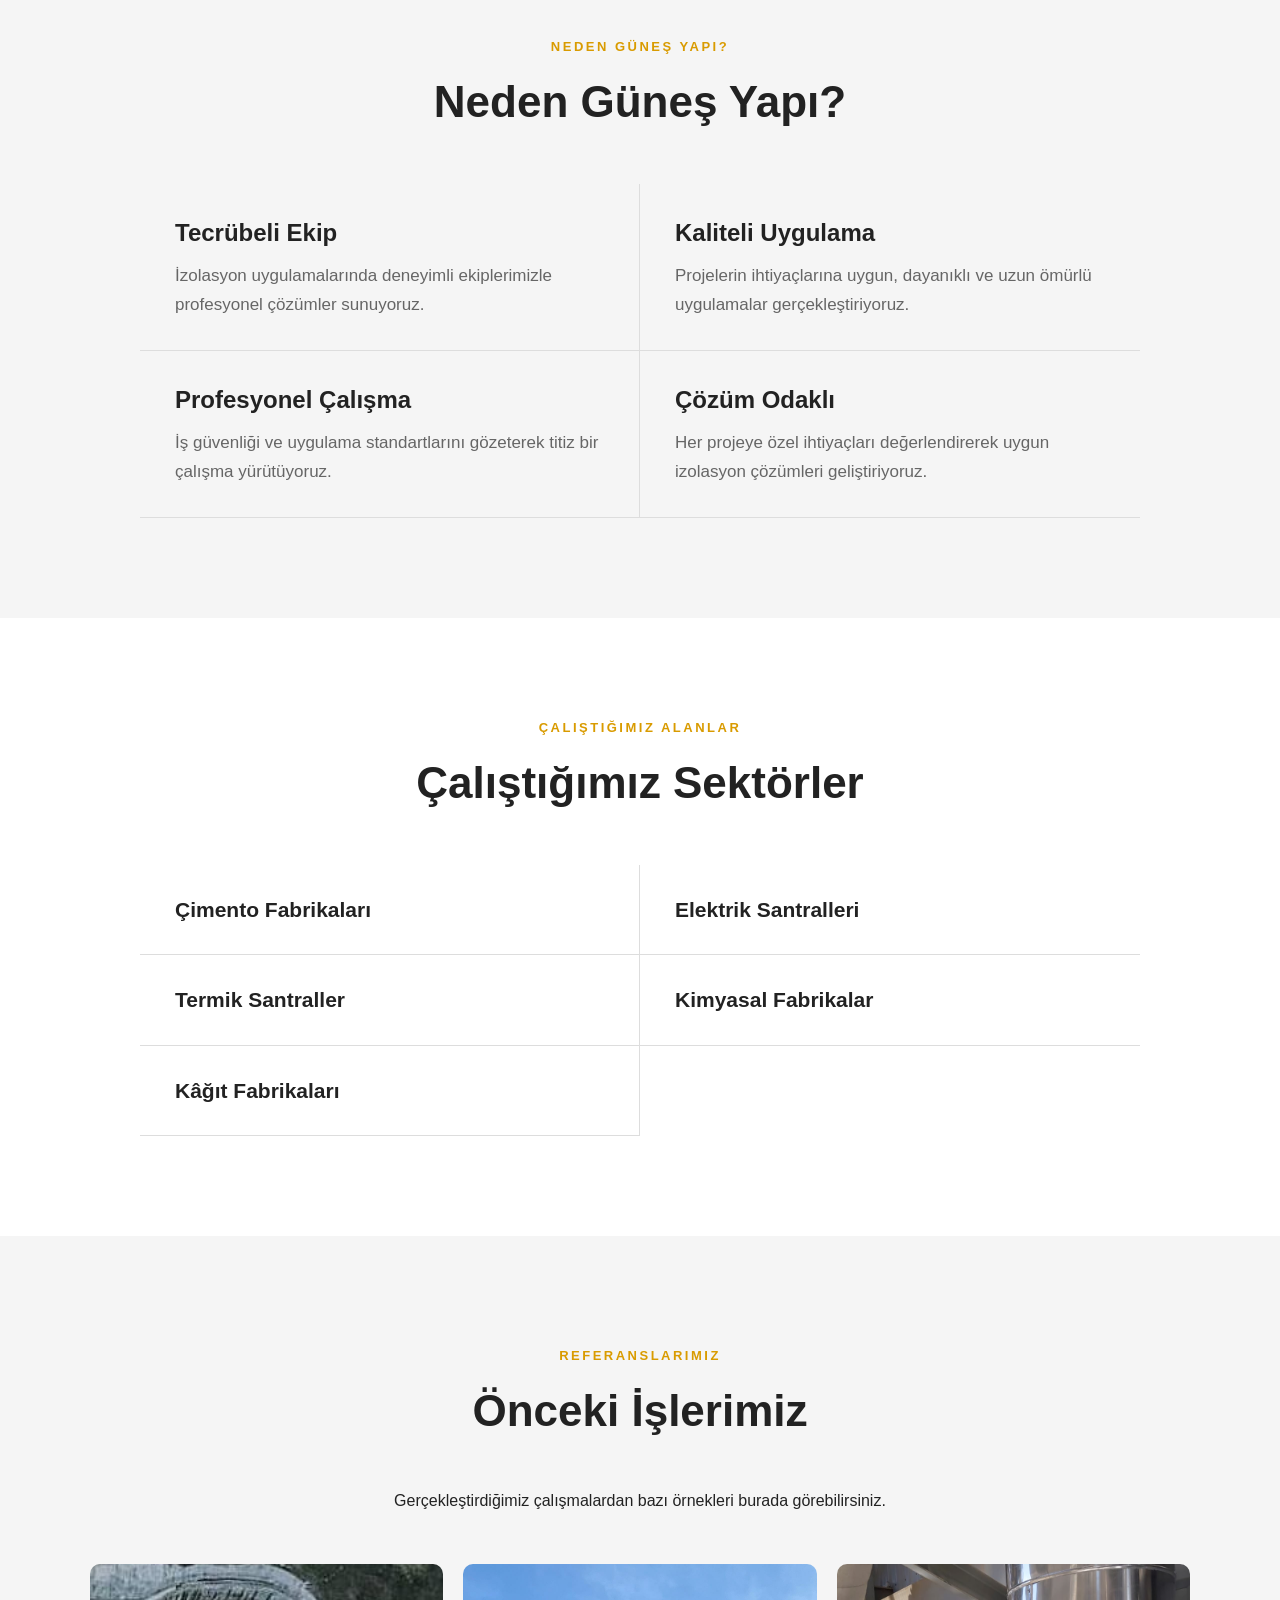
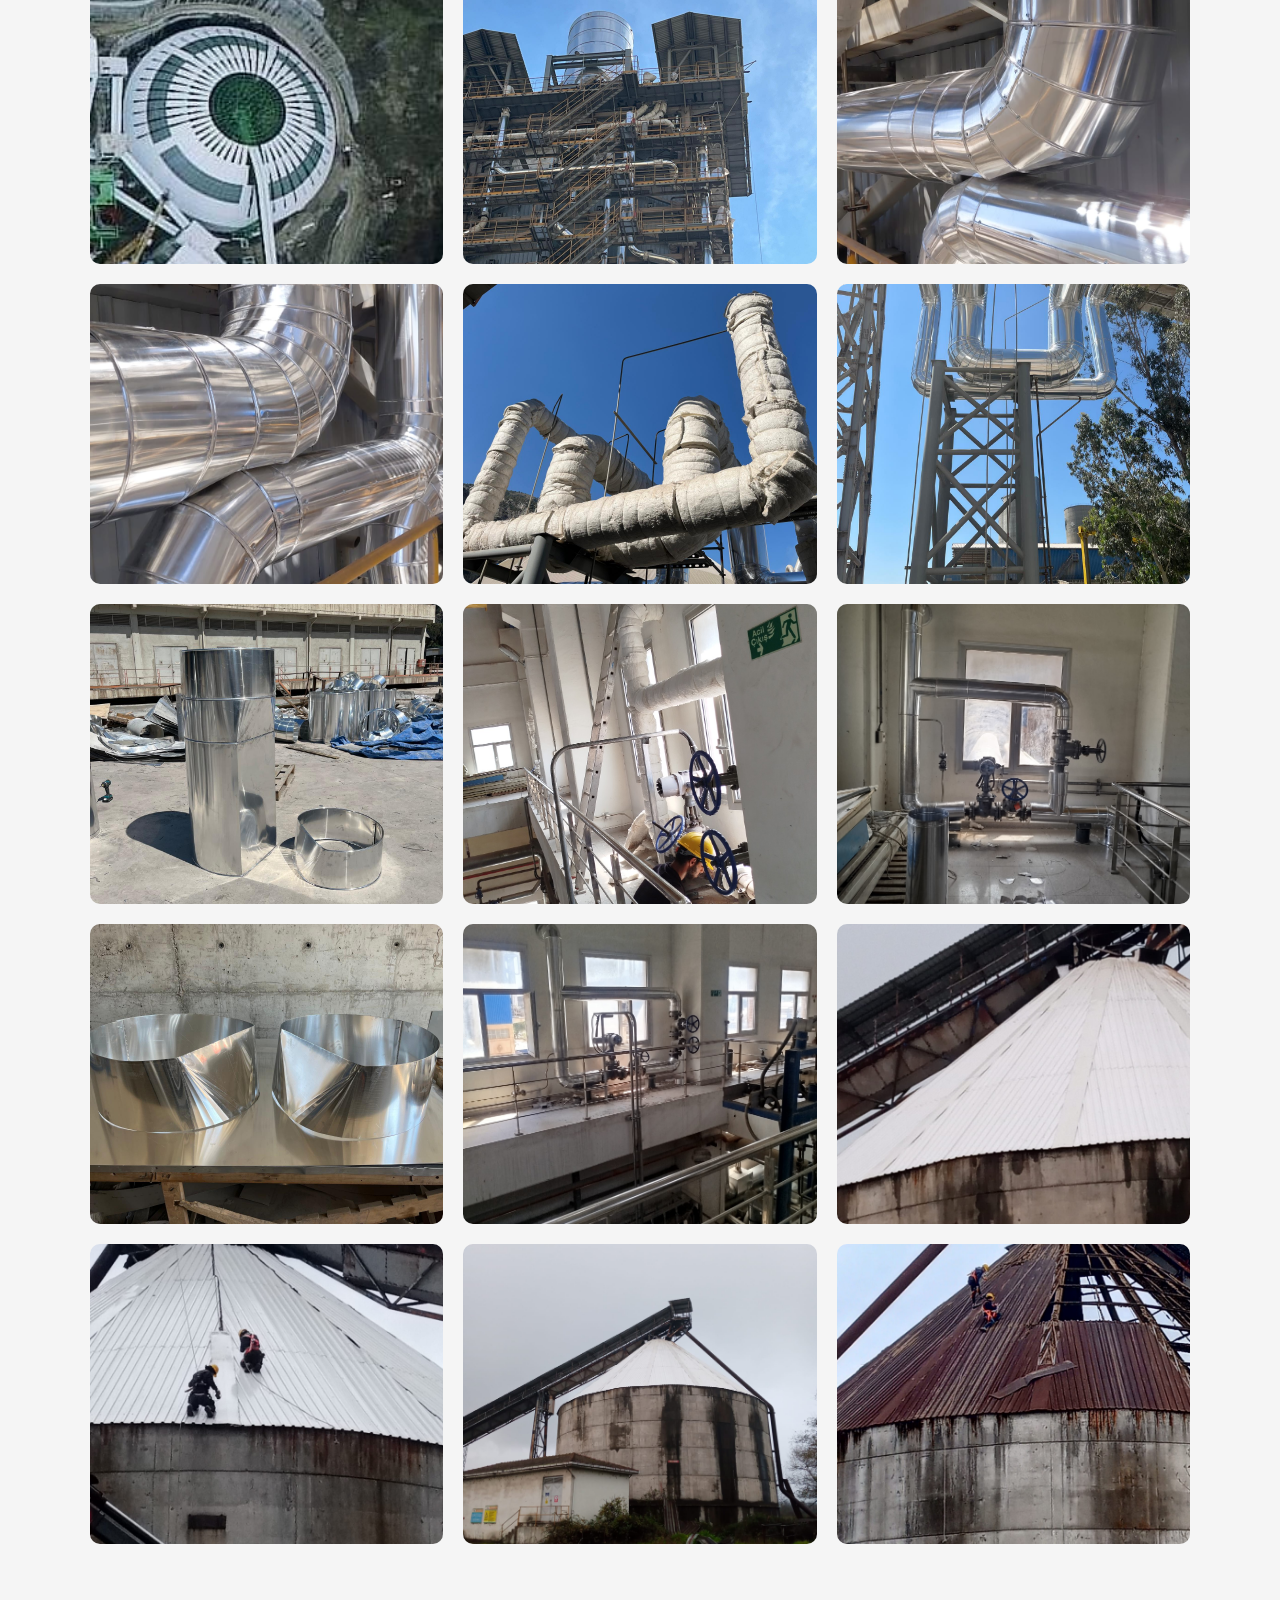
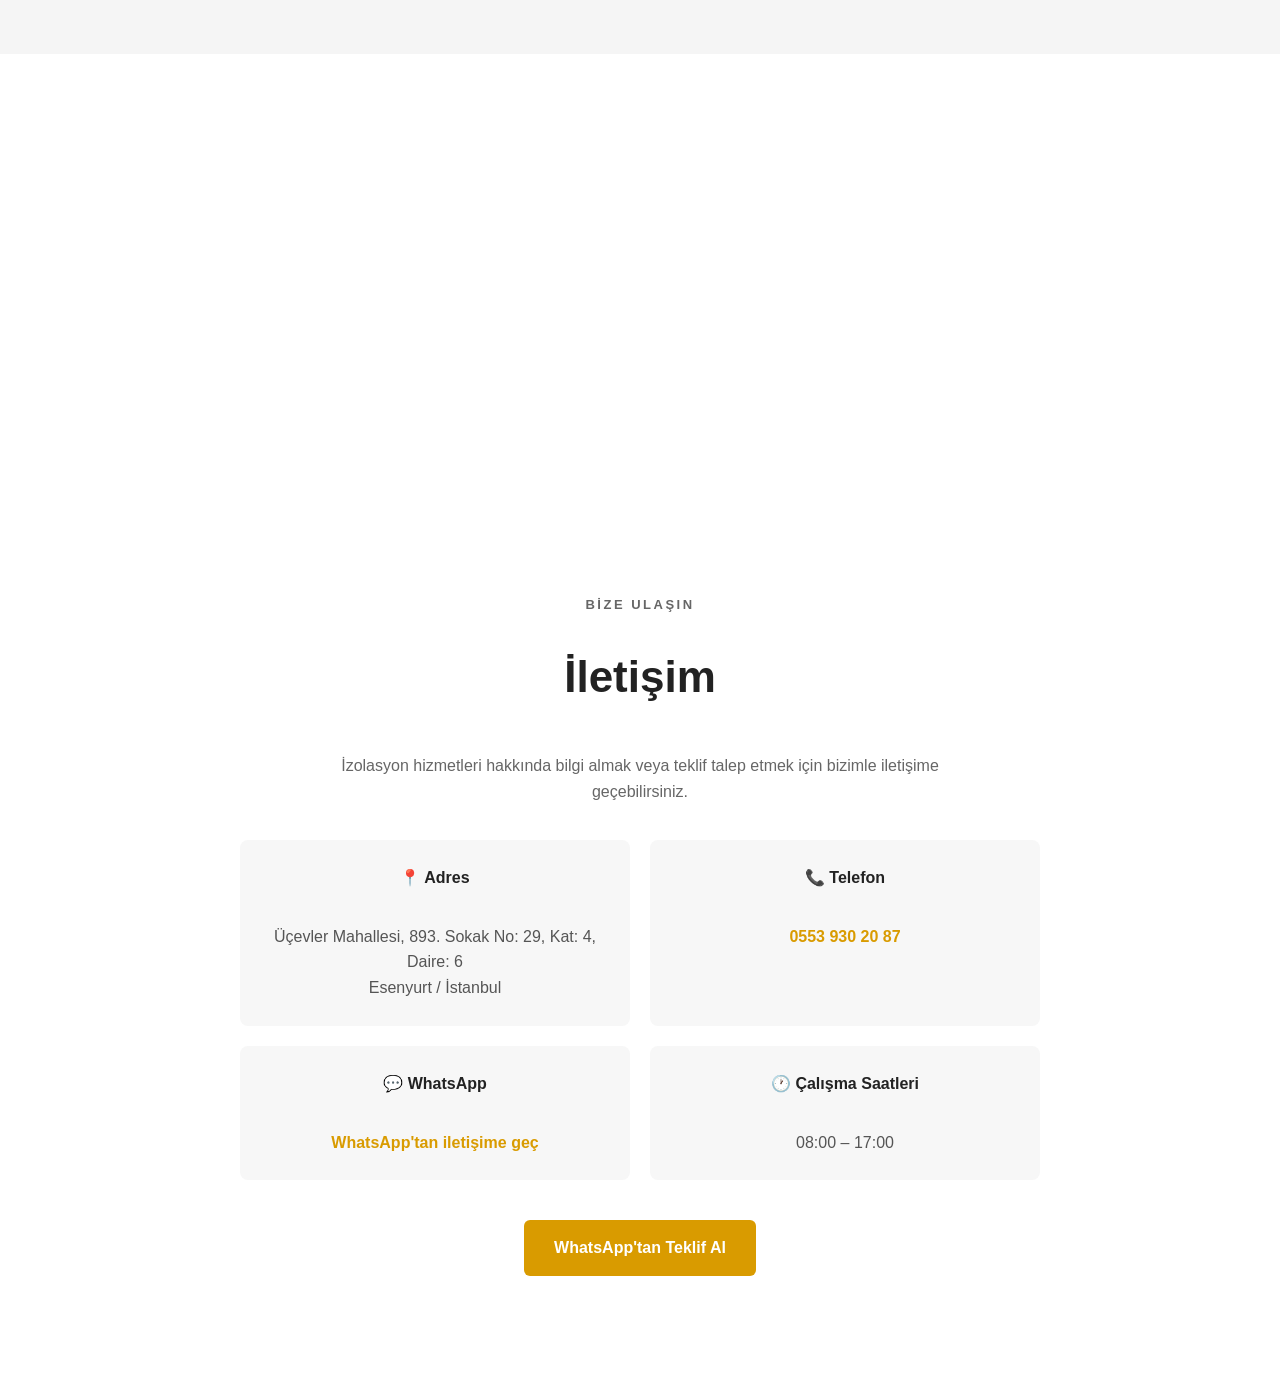
==== commit f0103c86: "Update index.html" ====
--- a/index.html
+++ b/index.html
@@ -13,7 +13,24 @@
 
 <link rel="stylesheet" href="style.css">
 ```
-
+<script type="application/ld+json">
+{
+  "@context": "https://schema.org",
+  "@type": "LocalBusiness",
+  "name": "Güneş Yapı İzolasyon",
+  "url": "https://komutanlogar0.github.io/GunesIzolasyon/",
+  "telephone": "+905539302087",
+  "address": {
+    "@type": "PostalAddress",
+    "streetAddress": "Üçevler Mahallesi, 893. Sokak No: 29, Kat: 4, Daire: 6",
+    "addressLocality": "Esenyurt",
+    "addressRegion": "İstanbul",
+    "addressCountry": "TR"
+  },
+  "openingHours": "Mo-Fr 08:00-17:00",
+  "description": "Güneş Yapı İzolasyon; ısı, çatı, mekanik ve boru izolasyonu hizmetleri sunmaktadır."
+}
+</script>
 </head>
 
 <body>
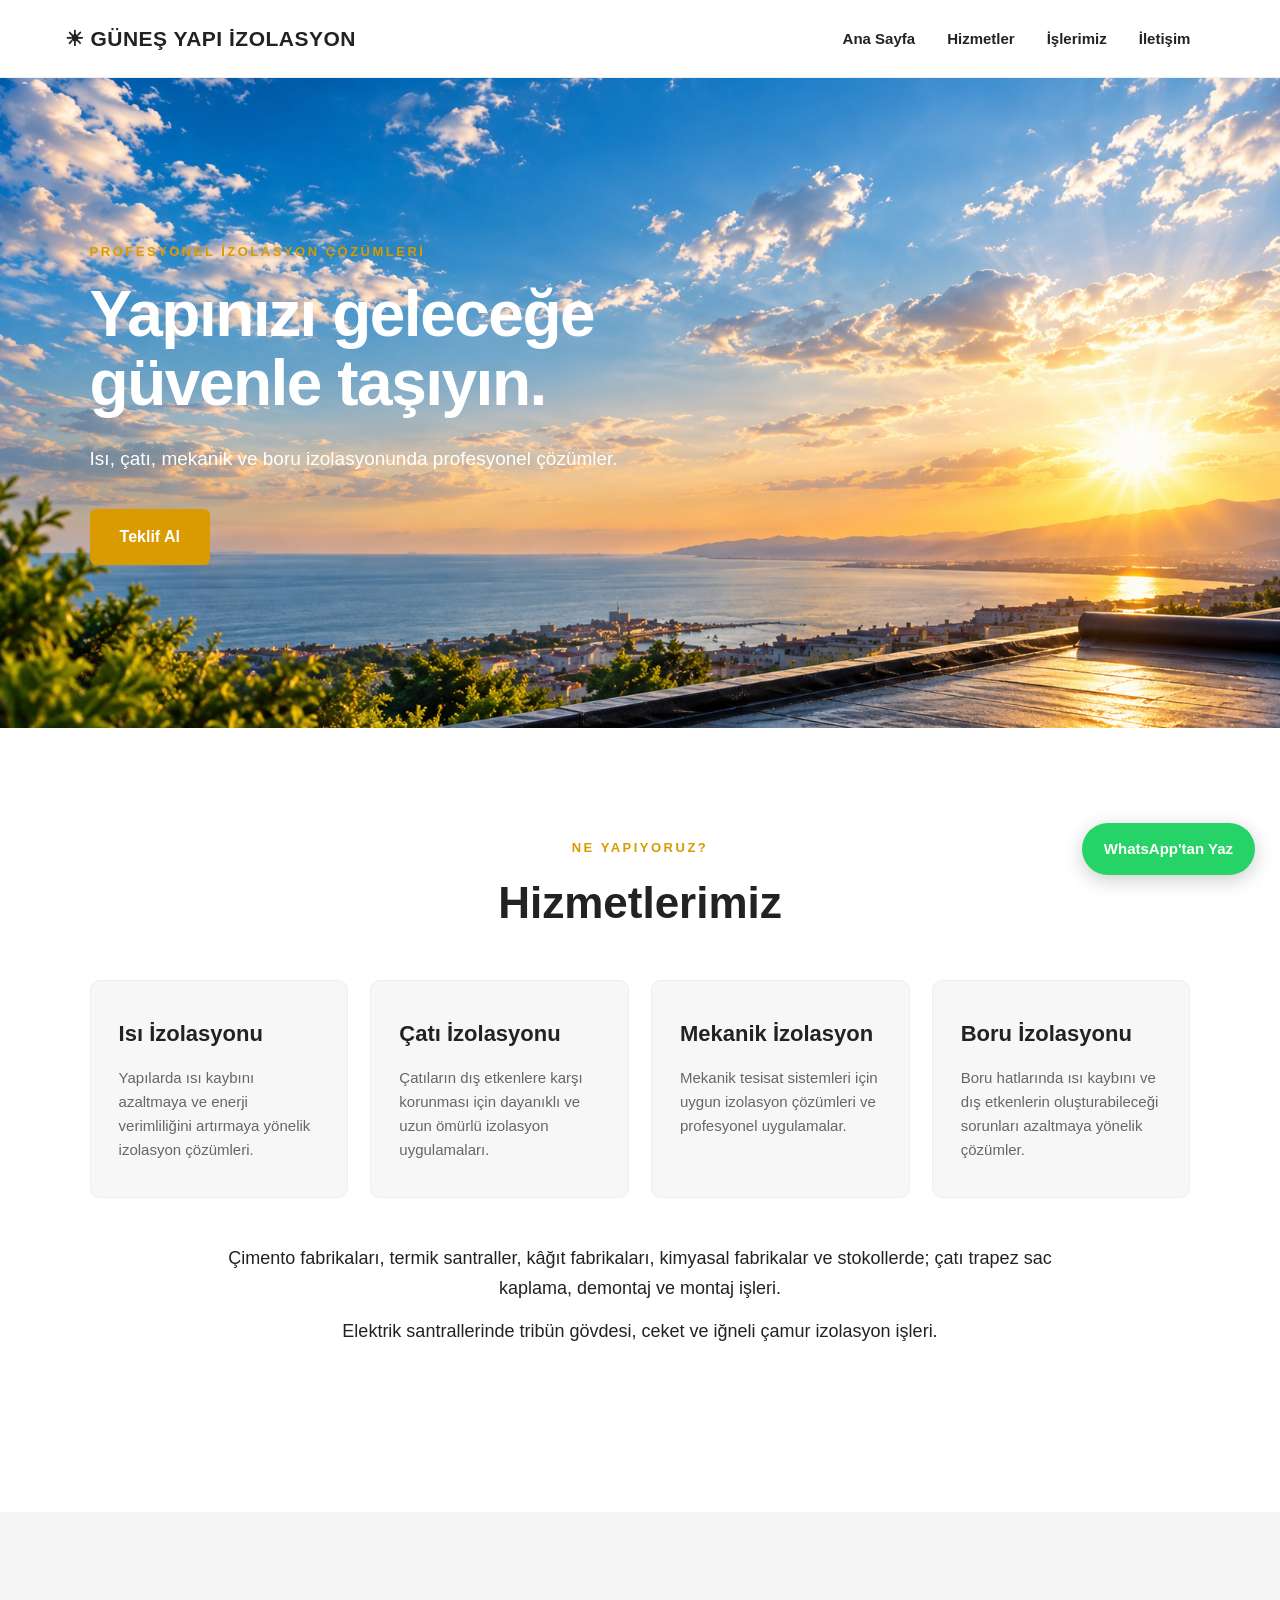
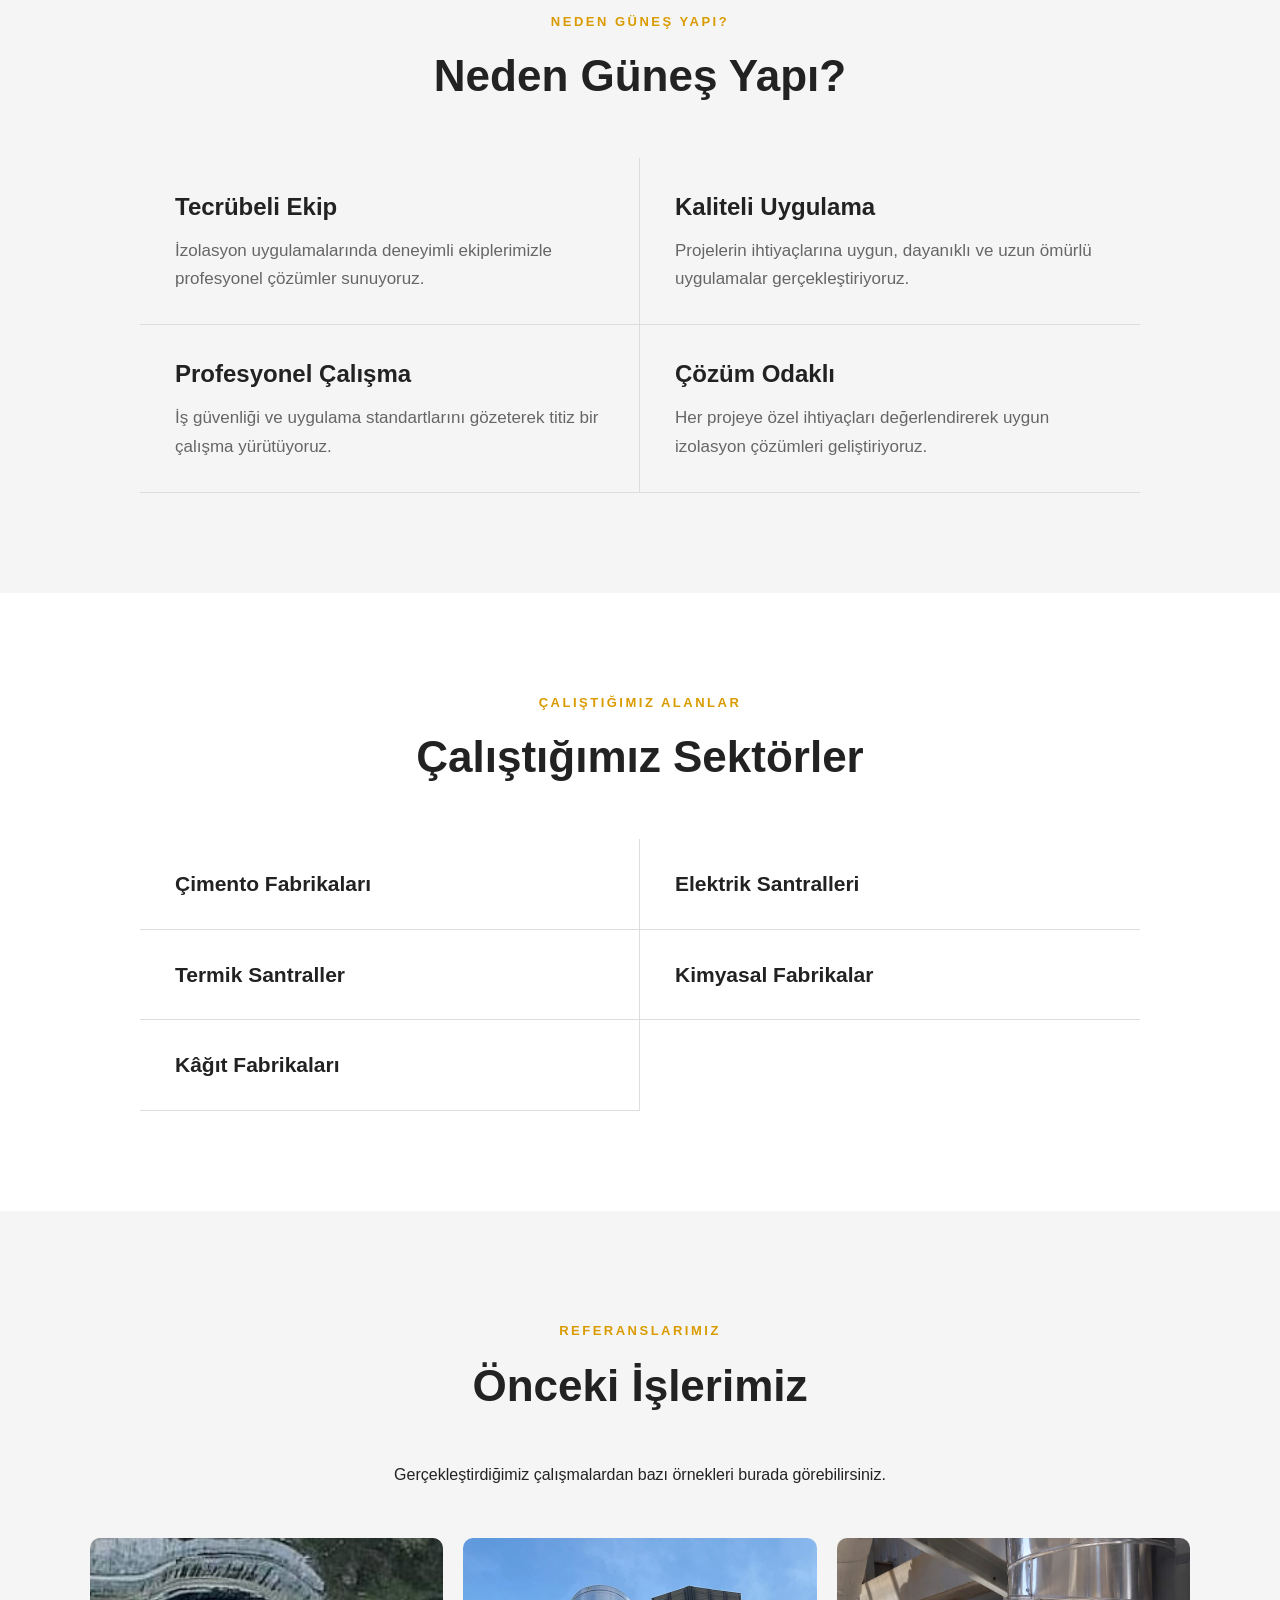
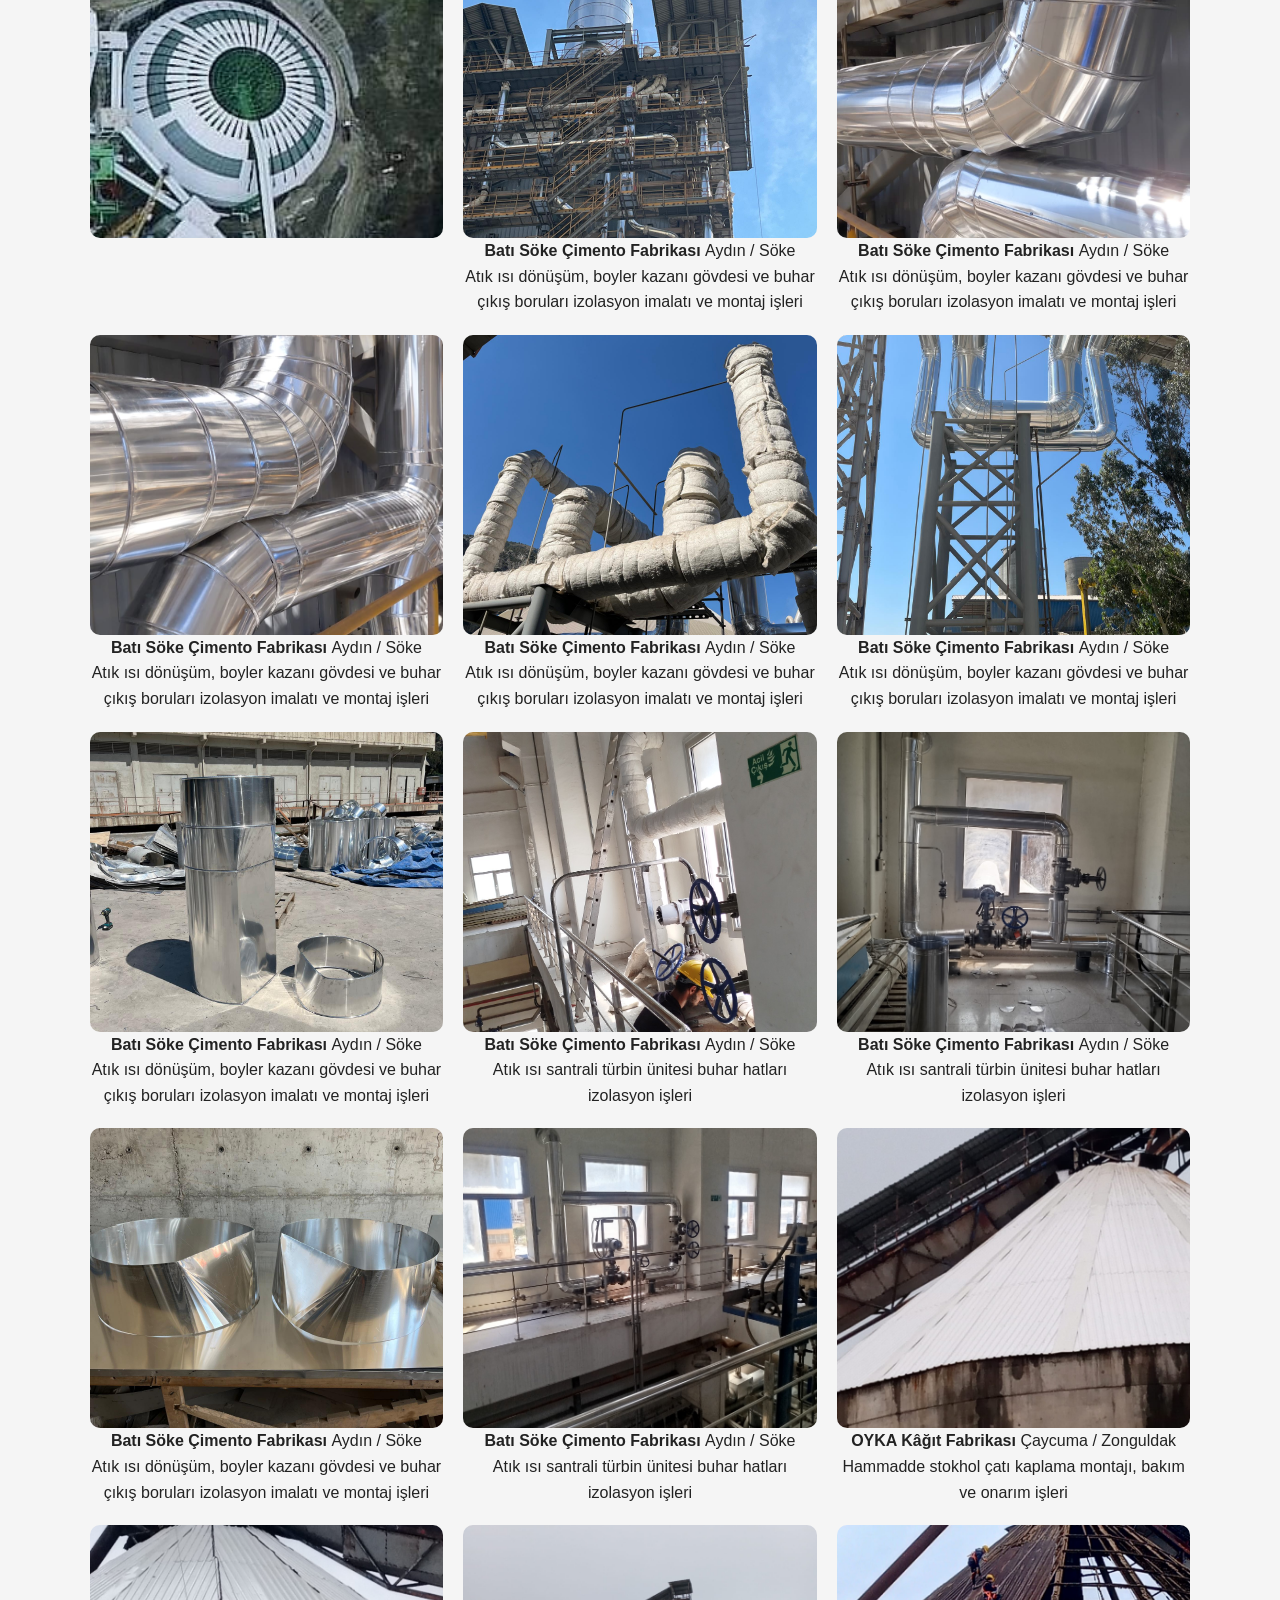
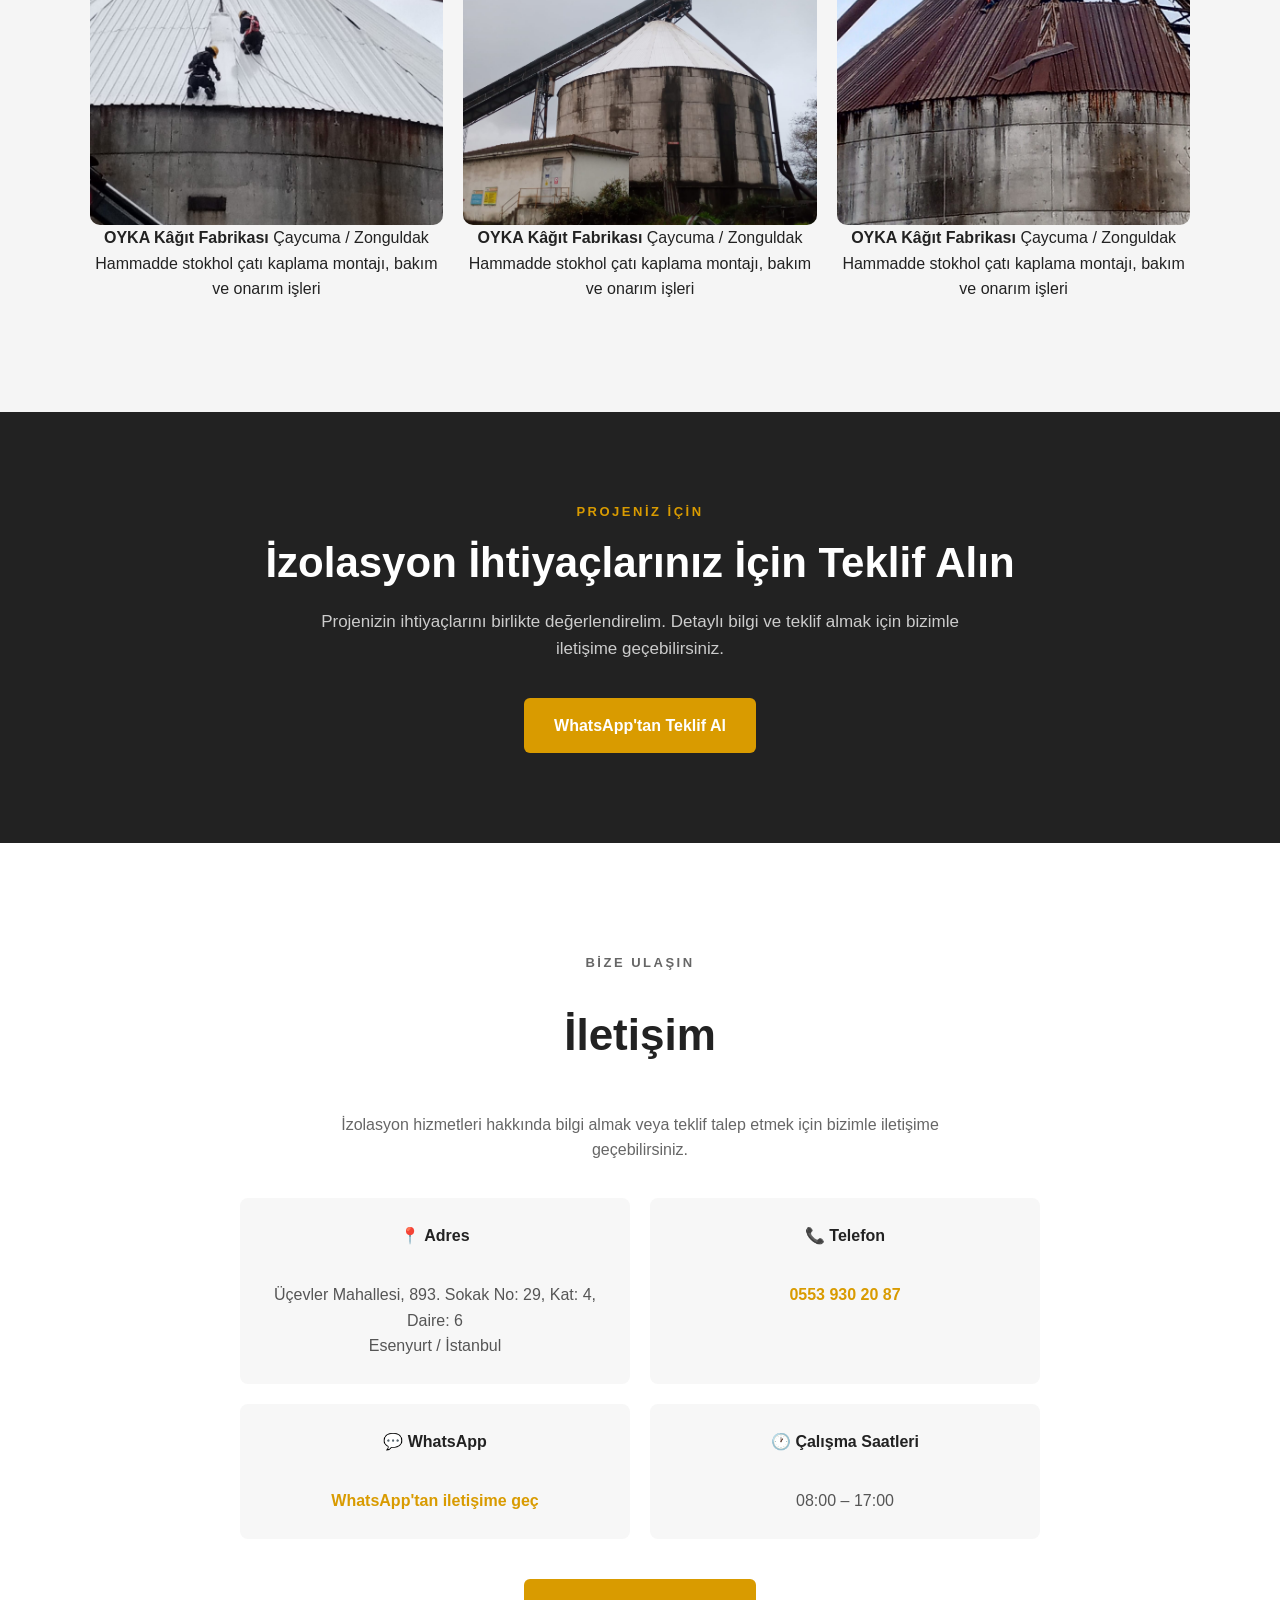
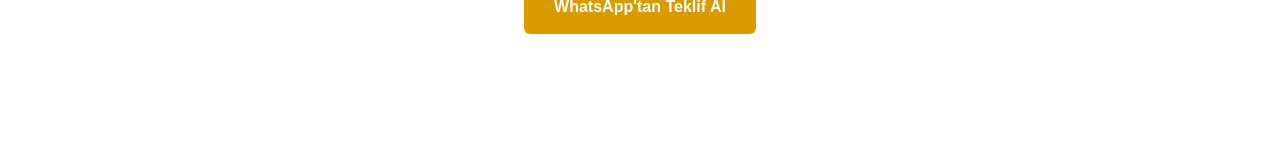
==== commit 6fb4d568: "Galeri açıklamaları eklendi" ====
--- a/index.html
+++ b/index.html
@@ -6,41 +6,41 @@
     <meta charset="UTF-8">
     <meta name="viewport" content="width=device-width, initial-scale=1.0">
 
-```
-<title>Güneş Yapı İzolasyon | Isı, Çatı, Mekanik ve Boru İzolasyonu</title>
-<meta name="description"
-    content="Güneş Yapı İzolasyon - İstanbul Esenyurt'ta ısı, çatı, mekanik ve boru izolasyonu hizmetleri.">
-
-<link rel="stylesheet" href="style.css">
-```
-<script type="application/ld+json">
-{
-  "@context": "https://schema.org",
-  "@type": "LocalBusiness",
-  "name": "Güneş Yapı İzolasyon",
-  "url": "https://komutanlogar0.github.io/GunesIzolasyon/",
-  "telephone": "+905539302087",
-  "address": {
-    "@type": "PostalAddress",
-    "streetAddress": "Üçevler Mahallesi, 893. Sokak No: 29, Kat: 4, Daire: 6",
-    "addressLocality": "Esenyurt",
-    "addressRegion": "İstanbul",
-    "addressCountry": "TR"
-  },
-  "openingHours": "Mo-Fr 08:00-17:00",
-  "description": "Güneş Yapı İzolasyon; ısı, çatı, mekanik ve boru izolasyonu hizmetleri sunmaktadır."
-}
-</script>
+    <title>Güneş Yapı İzolasyon</title>
+
+    <meta name="description"
+        content="Güneş Yapı İzolasyon - İstanbul Esenyurt'ta ısı, çatı, mekanik ve boru izolasyonu hizmetleri.">
+
+    <link rel="stylesheet" href="style.css">
+
+    <script type="application/ld+json">
+    {
+        "@context": "https://schema.org",
+        "@type": "LocalBusiness",
+        "name": "Güneş Yapı İzolasyon",
+        "url": "https://komutanlogar0.github.io/GunesIzolasyon/",
+        "telephone": "+905539302087",
+        "address": {
+            "@type": "PostalAddress",
+            "streetAddress": "Üçevler Mahallesi, 893. Sokak No: 29, Kat: 4, Daire: 6",
+            "addressLocality": "Esenyurt",
+            "addressRegion": "İstanbul",
+            "addressCountry": "TR"
+        },
+        "openingHours": "Mo-Fr 08:00-17:00",
+        "description": "Güneş Yapı İzolasyon; ısı, çatı, mekanik ve boru izolasyonu hizmetleri sunmaktadır."
+    }
+    </script>
+
 </head>
 
 <body>
 
-```
 <header>
 
     <div class="logo">
-    ☀ GÜNEŞ YAPI İZOLASYON
-</div>
+        ☀ GÜNEŞ YAPI İZOLASYON
+    </div>
 
     <nav>
         <a href="#anasayfa">Ana Sayfa</a>
@@ -65,13 +65,9 @@
             </p>
 
             <h1>
-    Güneş Yapı İzolasyon
-</h1>
-
-<h2>
-    Yapınızı geleceğe<br>
-    güvenle taşıyın.
-</h2>
+                Yapınızı geleceğe<br>
+                güvenle taşıyın.
+            </h1>
 
             <p class="aciklama">
                 Isı, çatı, mekanik ve boru izolasyonunda
@@ -82,8 +78,7 @@
                 Teklif Al
             </a>
 
-        
-
+        </div>
 
     </section>
 
@@ -161,93 +156,138 @@
 
             </div>
 
-        </div><div class="hizmet-aciklama">
-    <p>Çimento fabrikaları, termik santraller, kâğıt fabrikaları, kimyasal fabrikalar ve stokollerde; çatı trapez sac kaplama, demontaj ve montaj işleri.</p>
-    <p>Elektrik santrallerinde tribün gövdesi, ceket ve iğneli çamur izolasyon işleri.</p>
-</div>
+        </div>
+
+        <div class="hizmet-aciklama">
+
+            <p>
+                Çimento fabrikaları, termik santraller, kâğıt fabrikaları,
+                kimyasal fabrikalar ve stokollerde; çatı trapez sac kaplama,
+                demontaj ve montaj işleri.
+            </p>
+
+            <p>
+                Elektrik santrallerinde tribün gövdesi, ceket ve
+                iğneli çamur izolasyon işleri.
+            </p>
+
+        </div>
 
     </section>
-<section class="neden-biz">
-
-    <p class="ust-yazi">
-        NEDEN GÜNEŞ YAPI?
-    </p>
-
-    <h2>
-        Neden Güneş Yapı?
-    </h2>
-
-    <div class="neden-kartlari">
-
-        <div class="neden-kart">
-            <h3>Tecrübeli Ekip</h3>
-            <p>
-                İzolasyon uygulamalarında deneyimli
-                ekiplerimizle profesyonel çözümler sunuyoruz.
-            </p>
+
+
+    <!-- NEDEN GÜNEŞ YAPI -->
+
+    <section class="neden-biz">
+
+        <p class="ust-yazi">
+            NEDEN GÜNEŞ YAPI?
+        </p>
+
+        <h2>
+            Neden Güneş Yapı?
+        </h2>
+
+        <div class="neden-kartlari">
+
+            <div class="neden-kart">
+
+                <h3>
+                    Tecrübeli Ekip
+                </h3>
+
+                <p>
+                    İzolasyon uygulamalarında deneyimli
+                    ekiplerimizle profesyonel çözümler sunuyoruz.
+                </p>
+
+            </div>
+
+
+            <div class="neden-kart">
+
+                <h3>
+                    Kaliteli Uygulama
+                </h3>
+
+                <p>
+                    Projelerin ihtiyaçlarına uygun,
+                    dayanıklı ve uzun ömürlü uygulamalar gerçekleştiriyoruz.
+                </p>
+
+            </div>
+
+
+            <div class="neden-kart">
+
+                <h3>
+                    Profesyonel Çalışma
+                </h3>
+
+                <p>
+                    İş güvenliği ve uygulama standartlarını
+                    gözeterek titiz bir çalışma yürütüyoruz.
+                </p>
+
+            </div>
+
+
+            <div class="neden-kart">
+
+                <h3>
+                    Çözüm Odaklı
+                </h3>
+
+                <p>
+                    Her projeye özel ihtiyaçları değerlendirerek
+                    uygun izolasyon çözümleri geliştiriyoruz.
+                </p>
+
+            </div>
+
         </div>
 
-        <div class="neden-kart">
-            <h3>Kaliteli Uygulama</h3>
-            <p>
-                Projelerin ihtiyaçlarına uygun,
-                dayanıklı ve uzun ömürlü uygulamalar gerçekleştiriyoruz.
-            </p>
+    </section>
+
+
+    <!-- ÇALIŞTIĞIMIZ ALANLAR -->
+
+    <section class="alanlar">
+
+        <p class="ust-yazi">
+            ÇALIŞTIĞIMIZ ALANLAR
+        </p>
+
+        <h2>
+            Çalıştığımız Sektörler
+        </h2>
+
+        <div class="alan-listesi">
+
+            <div class="alan">
+                <h3>Çimento Fabrikaları</h3>
+            </div>
+
+            <div class="alan">
+                <h3>Elektrik Santralleri</h3>
+            </div>
+
+            <div class="alan">
+                <h3>Termik Santraller</h3>
+            </div>
+
+            <div class="alan">
+                <h3>Kimyasal Fabrikalar</h3>
+            </div>
+
+            <div class="alan">
+                <h3>Kâğıt Fabrikaları</h3>
+            </div>
+
         </div>
 
-        <div class="neden-kart">
-            <h3>Profesyonel Çalışma</h3>
-            <p>
-                İş güvenliği ve uygulama standartlarını
-                gözeterek titiz bir çalışma yürütüyoruz.
-            </p>
-        </div>
-
-        <div class="neden-kart">
-            <h3>Çözüm Odaklı</h3>
-            <p>
-                Her projeye özel ihtiyaçları değerlendirerek
-                uygun izolasyon çözümleri geliştiriyoruz.
-            </p>
-        </div>
-
-    </div>
-
-</section><section class="alanlar">
-
-    <p class="ust-yazi">
-        ÇALIŞTIĞIMIZ ALANLAR
-    </p>
-
-    <h2>
-        Çalıştığımız Sektörler
-    </h2>
-
-    <div class="alan-listesi">
-
-        <div class="alan">
-            <h3>Çimento Fabrikaları</h3>
-        </div>
-
-        <div class="alan">
-            <h3>Elektrik Santralleri</h3>
-        </div>
-
-        <div class="alan">
-            <h3>Termik Santraller</h3>
-        </div>
-
-        <div class="alan">
-            <h3>Kimyasal Fabrikalar</h3>
-        </div>
-
-        <div class="alan">
-            <h3>Kâğıt Fabrikaları</h3>
-        </div>
-
-    </div>
-
-</section>
+    </section>
+
 
     <!-- İŞLERİMİZ -->
 
@@ -266,48 +306,432 @@
             bazı örnekleri burada görebilirsiniz.
         </p>
 
+
         <div class="galeri">
 
-    <img src="images/foto1.jpeg" alt="Güneş Yapı İzolasyon uygulaması">
-    <img src="images/foto2.jpeg" alt="Güneş Yapı İzolasyon uygulaması">
-    <img src="images/foto3.jpeg" alt="Güneş Yapı İzolasyon uygulaması">
-    <img src="images/foto4.jpeg" alt="Güneş Yapı İzolasyon uygulaması">
-    <img src="images/foto5.jpeg" alt="Güneş Yapı İzolasyon uygulaması">
-
-    <img src="images/foto6.jpeg" alt="Güneş Yapı İzolasyon uygulaması">
-    <img src="images/foto7.jpeg" alt="Güneş Yapı İzolasyon uygulaması">
-    <img src="images/foto8.jpeg" alt="Güneş Yapı İzolasyon uygulaması">
-    <img src="images/foto9.jpeg" alt="Güneş Yapı İzolasyon uygulaması">
-    <img src="images/foto10.jpeg" alt="Güneş Yapı İzolasyon uygulaması">
-
-    <img src="images/foto11.jpeg" alt="Güneş Yapı İzolasyon uygulaması">
-    <img src="images/foto12.jpeg" alt="Güneş Yapı İzolasyon uygulaması">
-    <img src="images/foto13.jpeg" alt="Güneş Yapı İzolasyon uygulaması">
-    <img src="images/foto14.jpeg" alt="Güneş Yapı İzolasyon uygulaması">
-    <img src="images/foto15.jpeg" alt="Güneş Yapı İzolasyon uygulaması">
-
-</div>
-
-    </section><section class="teklif">
-
-    <p class="ust-yazi">
-        PROJENİZ İÇİN
-    </p>
-
-    <h2>
-        İzolasyon İhtiyaçlarınız İçin Teklif Alın
-    </h2>
-
-    <p>
-        Projenizin ihtiyaçlarını birlikte değerlendirelim.
-        Detaylı bilgi ve teklif almak için bizimle iletişime geçebilirsiniz.
-    </p>
-
-    <a href="https://wa.me/905539302087" target="_blank" class="buton">
-        WhatsApp'tan Teklif Al
-    </a>
-
-</section>
+            <!-- Foto 1 -->
+
+            <div class="proje">
+
+                <img src="images/foto1.jpeg"
+                     alt="Güneş Yapı İzolasyon uygulaması">
+
+            </div>
+
+
+            <!-- Foto 2 -->
+
+            <div class="proje">
+
+                <img src="images/foto2.jpeg"
+                     alt="Batı Söke Çimento Fabrikası">
+
+                <div class="proje-bilgi">
+
+                    <strong>
+                        Batı Söke Çimento Fabrikası
+                    </strong>
+
+                    <span>
+                        Aydın / Söke
+                    </span>
+
+                    <p>
+                        Atık ısı dönüşüm, boyler kazanı gövdesi ve
+                        buhar çıkış boruları izolasyon imalatı ve
+                        montaj işleri
+                    </p>
+
+                </div>
+
+            </div>
+
+
+            <!-- Foto 3 -->
+
+            <div class="proje">
+
+                <img src="images/foto3.jpeg"
+                     alt="Batı Söke Çimento Fabrikası">
+
+                <div class="proje-bilgi">
+
+                    <strong>
+                        Batı Söke Çimento Fabrikası
+                    </strong>
+
+                    <span>
+                        Aydın / Söke
+                    </span>
+
+                    <p>
+                        Atık ısı dönüşüm, boyler kazanı gövdesi ve
+                        buhar çıkış boruları izolasyon imalatı ve
+                        montaj işleri
+                    </p>
+
+                </div>
+
+            </div>
+
+
+            <!-- Foto 4 -->
+
+            <div class="proje">
+
+                <img src="images/foto4.jpeg"
+                     alt="Batı Söke Çimento Fabrikası">
+
+                <div class="proje-bilgi">
+
+                    <strong>
+                        Batı Söke Çimento Fabrikası
+                    </strong>
+
+                    <span>
+                        Aydın / Söke
+                    </span>
+
+                    <p>
+                        Atık ısı dönüşüm, boyler kazanı gövdesi ve
+                        buhar çıkış boruları izolasyon imalatı ve
+                        montaj işleri
+                    </p>
+
+                </div>
+
+            </div>
+
+
+            <!-- Foto 5 -->
+
+            <div class="proje">
+
+                <img src="images/foto5.jpeg"
+                     alt="Batı Söke Çimento Fabrikası">
+
+                <div class="proje-bilgi">
+
+                    <strong>
+                        Batı Söke Çimento Fabrikası
+                    </strong>
+
+                    <span>
+                        Aydın / Söke
+                    </span>
+
+                    <p>
+                        Atık ısı dönüşüm, boyler kazanı gövdesi ve
+                        buhar çıkış boruları izolasyon imalatı ve
+                        montaj işleri
+                    </p>
+
+                </div>
+
+            </div>
+
+
+            <!-- Foto 6 -->
+
+            <div class="proje">
+
+                <img src="images/foto6.jpeg"
+                     alt="Batı Söke Çimento Fabrikası">
+
+                <div class="proje-bilgi">
+
+                    <strong>
+                        Batı Söke Çimento Fabrikası
+                    </strong>
+
+                    <span>
+                        Aydın / Söke
+                    </span>
+
+                    <p>
+                        Atık ısı dönüşüm, boyler kazanı gövdesi ve
+                        buhar çıkış boruları izolasyon imalatı ve
+                        montaj işleri
+                    </p>
+
+                </div>
+
+            </div>
+
+
+            <!-- Foto 7 -->
+
+            <div class="proje">
+
+                <img src="images/foto7.jpeg"
+                     alt="Batı Söke Çimento Fabrikası">
+
+                <div class="proje-bilgi">
+
+                    <strong>
+                        Batı Söke Çimento Fabrikası
+                    </strong>
+
+                    <span>
+                        Aydın / Söke
+                    </span>
+
+                    <p>
+                        Atık ısı dönüşüm, boyler kazanı gövdesi ve
+                        buhar çıkış boruları izolasyon imalatı ve
+                        montaj işleri
+                    </p>
+
+                </div>
+
+            </div>
+
+
+            <!-- Foto 8 -->
+
+            <div class="proje">
+
+                <img src="images/foto8.jpeg"
+                     alt="Batı Söke Çimento Fabrikası">
+
+                <div class="proje-bilgi">
+
+                    <strong>
+                        Batı Söke Çimento Fabrikası
+                    </strong>
+
+                    <span>
+                        Aydın / Söke
+                    </span>
+
+                    <p>
+                        Atık ısı santrali türbin ünitesi buhar
+                        hatları izolasyon işleri
+                    </p>
+
+                </div>
+
+            </div>
+
+
+            <!-- Foto 9 -->
+
+            <div class="proje">
+
+                <img src="images/foto9.jpeg"
+                     alt="Batı Söke Çimento Fabrikası">
+
+                <div class="proje-bilgi">
+
+                    <strong>
+                        Batı Söke Çimento Fabrikası
+                    </strong>
+
+                    <span>
+                        Aydın / Söke
+                    </span>
+
+                    <p>
+                        Atık ısı santrali türbin ünitesi buhar
+                        hatları izolasyon işleri
+                    </p>
+
+                </div>
+
+            </div>
+
+
+            <!-- Foto 10 -->
+
+            <div class="proje">
+
+                <img src="images/foto10.jpeg"
+                     alt="Batı Söke Çimento Fabrikası">
+
+                <div class="proje-bilgi">
+
+                    <strong>
+                        Batı Söke Çimento Fabrikası
+                    </strong>
+
+                    <span>
+                        Aydın / Söke
+                    </span>
+
+                    <p>
+                        Atık ısı dönüşüm, boyler kazanı gövdesi ve
+                        buhar çıkış boruları izolasyon imalatı ve
+                        montaj işleri
+                    </p>
+
+                </div>
+
+            </div>
+
+
+            <!-- Foto 11 -->
+
+            <div class="proje">
+
+                <img src="images/foto11.jpeg"
+                     alt="Batı Söke Çimento Fabrikası">
+
+                <div class="proje-bilgi">
+
+                    <strong>
+                        Batı Söke Çimento Fabrikası
+                    </strong>
+
+                    <span>
+                        Aydın / Söke
+                    </span>
+
+                    <p>
+                        Atık ısı santrali türbin ünitesi buhar
+                        hatları izolasyon işleri
+                    </p>
+
+                </div>
+
+            </div>
+
+
+            <!-- Foto 12 -->
+
+            <div class="proje">
+
+                <img src="images/foto12.jpeg"
+                     alt="OYKA Kâğıt Fabrikası">
+
+                <div class="proje-bilgi">
+
+                    <strong>
+                        OYKA Kâğıt Fabrikası
+                    </strong>
+
+                    <span>
+                        Çaycuma / Zonguldak
+                    </span>
+
+                    <p>
+                        Hammadde stokhol çatı kaplama montajı,
+                        bakım ve onarım işleri
+                    </p>
+
+                </div>
+
+            </div>
+
+
+            <!-- Foto 13 -->
+
+            <div class="proje">
+
+                <img src="images/foto13.jpeg"
+                     alt="OYKA Kâğıt Fabrikası">
+
+                <div class="proje-bilgi">
+
+                    <strong>
+                        OYKA Kâğıt Fabrikası
+                    </strong>
+
+                    <span>
+                        Çaycuma / Zonguldak
+                    </span>
+
+                    <p>
+                        Hammadde stokhol çatı kaplama montajı,
+                        bakım ve onarım işleri
+                    </p>
+
+                </div>
+
+            </div>
+
+
+            <!-- Foto 14 -->
+
+            <div class="proje">
+
+                <img src="images/foto14.jpeg"
+                     alt="OYKA Kâğıt Fabrikası">
+
+                <div class="proje-bilgi">
+
+                    <strong>
+                        OYKA Kâğıt Fabrikası
+                    </strong>
+
+                    <span>
+                        Çaycuma / Zonguldak
+                    </span>
+
+                    <p>
+                        Hammadde stokhol çatı kaplama montajı,
+                        bakım ve onarım işleri
+                    </p>
+
+                </div>
+
+            </div>
+
+
+            <!-- Foto 15 -->
+
+            <div class="proje">
+
+                <img src="images/foto15.jpeg"
+                     alt="OYKA Kâğıt Fabrikası">
+
+                <div class="proje-bilgi">
+
+                    <strong>
+                        OYKA Kâğıt Fabrikası
+                    </strong>
+
+                    <span>
+                        Çaycuma / Zonguldak
+                    </span>
+
+                    <p>
+                        Hammadde stokhol çatı kaplama montajı,
+                        bakım ve onarım işleri
+                    </p>
+
+                </div>
+
+            </div>
+
+        </div>
+
+    </section>
+
+
+    <!-- TEKLİF -->
+
+    <section class="teklif">
+
+        <p class="ust-yazi">
+            PROJENİZ İÇİN
+        </p>
+
+        <h2>
+            İzolasyon İhtiyaçlarınız İçin Teklif Alın
+        </h2>
+
+        <p>
+            Projenizin ihtiyaçlarını birlikte değerlendirelim.
+            Detaylı bilgi ve teklif almak için bizimle iletişime geçebilirsiniz.
+        </p>
+
+        <a href="https://wa.me/905539302087"
+           target="_blank"
+           class="buton">
+            WhatsApp'tan Teklif Al
+        </a>
+
+    </section>
 
 
     <!-- İLETİŞİM -->
@@ -331,35 +755,59 @@
         <div class="iletisim-bilgileri">
 
             <p>
+
                 <strong>📍 Adres</strong><br>
+
                 Üçevler Mahallesi, 893. Sokak No: 29,
                 Kat: 4, Daire: 6<br>
+
                 Esenyurt / İstanbul
+
             </p>
 
+
             <p>
+
                 <strong>📞 Telefon</strong><br>
+
                 <a href="tel:+905539302087">
                     0553 930 20 87
                 </a>
+
             </p>
 
+
             <p>
+
                 <strong>💬 WhatsApp</strong><br>
-                <a href="https://wa.me/905539302087" target="_blank">
+
+                <a href="https://wa.me/905539302087"
+                   target="_blank">
+
                     WhatsApp'tan iletişime geç
+
                 </a>
+
             </p>
 
+
             <p>
+
                 <strong>🕐 Çalışma Saatleri</strong><br>
+
                 08:00 – 17:00
+
             </p>
 
         </div>
 
-        <a href="https://wa.me/905539302087" target="_blank" class="buton">
+
+        <a href="https://wa.me/905539302087"
+           target="_blank"
+           class="buton">
+
             WhatsApp'tan Teklif Al
+
         </a>
 
     </section>
@@ -367,96 +815,110 @@
 </main>
 
 
-</footer>
+<!-- FOTOĞRAF MODALI -->
 
 <div id="foto-modal" class="foto-modal">
+
     <span class="foto-kapat">&times;</span>
+
     <img id="buyuk-foto" alt="Büyük fotoğraf">
+
 </div>
 
+
+<!-- FOTOĞRAF MODAL JAVASCRIPT -->
+
 <script>
+
     const galeriResimleri = document.querySelectorAll(".galeri img");
     const fotoModal = document.getElementById("foto-modal");
     const buyukFoto = document.getElementById("buyuk-foto");
     const fotoKapat = document.querySelector(".foto-kapat");
 
+
     galeriResimleri.forEach(function(resim) {
+
         resim.onclick = function() {
+
             buyukFoto.src = resim.src;
+
             fotoModal.style.display = "flex";
+
         };
+
     });
 
+
     fotoKapat.onclick = function() {
+
         fotoModal.style.display = "none";
+
     };
 
+
     fotoModal.onclick = function(e) {
+
         if (e.target === fotoModal) {
+
             fotoModal.style.display = "none";
+
         }
+
     };
-</script><script>
-    const galeriResimleri = document.querySelectorAll(".galeri img");
-    const fotoModal = document.getElementById("foto-modal");
-    const buyukFoto = document.getElementById("buyuk-foto");
-    const fotoKapat = document.querySelector(".foto-kapat");
-
-    galeriResimleri.forEach(function(resim) {
-        resim.onclick = function() {
-            buyukFoto.src = resim.src;
-            fotoModal.style.display = "flex";
-        };
-    });
-
-    fotoKapat.onclick = function() {
-        fotoModal.style.display = "none";
-    };
-
-    fotoModal.onclick = function(e) {
-        if (e.target === fotoModal) {
-            fotoModal.style.display = "none";
-        }
-    };
+
 </script>
 
+
+<!-- SAYFA ANİMASYONLARI -->
+
 <script>
+
     const animasyonElementleri = document.querySelectorAll(
         ".hizmetler, .neden-biz, .alanlar, .islerimiz, .teklif, .iletisim"
     );
 
+
     const gozlemci = new IntersectionObserver(function(girisler) {
 
         girisler.forEach(function(giris) {
 
             if (giris.isIntersecting) {
+
                 giris.target.classList.add("gorunur");
+
             }
 
         });
 
     }, {
+
         threshold: 0.15
+
     });
 
+
     animasyonElementleri.forEach(function(element) {
+
         element.classList.add("animasyon");
+
         gozlemci.observe(element);
+
     });
+
 </script>
 
-<a href="https://wa.me/905539302087" target="_blank" class="whatsapp-sabit"> 
-    WhatsApp'tan Yaz 
-</a> 
+
+<!-- SABİT WHATSAPP BUTONU -->
+
+<a href="https://wa.me/905539302087"
+   target="_blank"
+   class="whatsapp-sabit">
+
+    WhatsApp'tan Yaz
+
+</a>
+
 
 </body>
 
-</html>
-<a href="https://wa.me/905539302087" target="_blank" class="whatsapp-sabit">
-    WhatsApp'tan Yaz
-</a>
-</body>
-
-
-
-</html>
+</html>
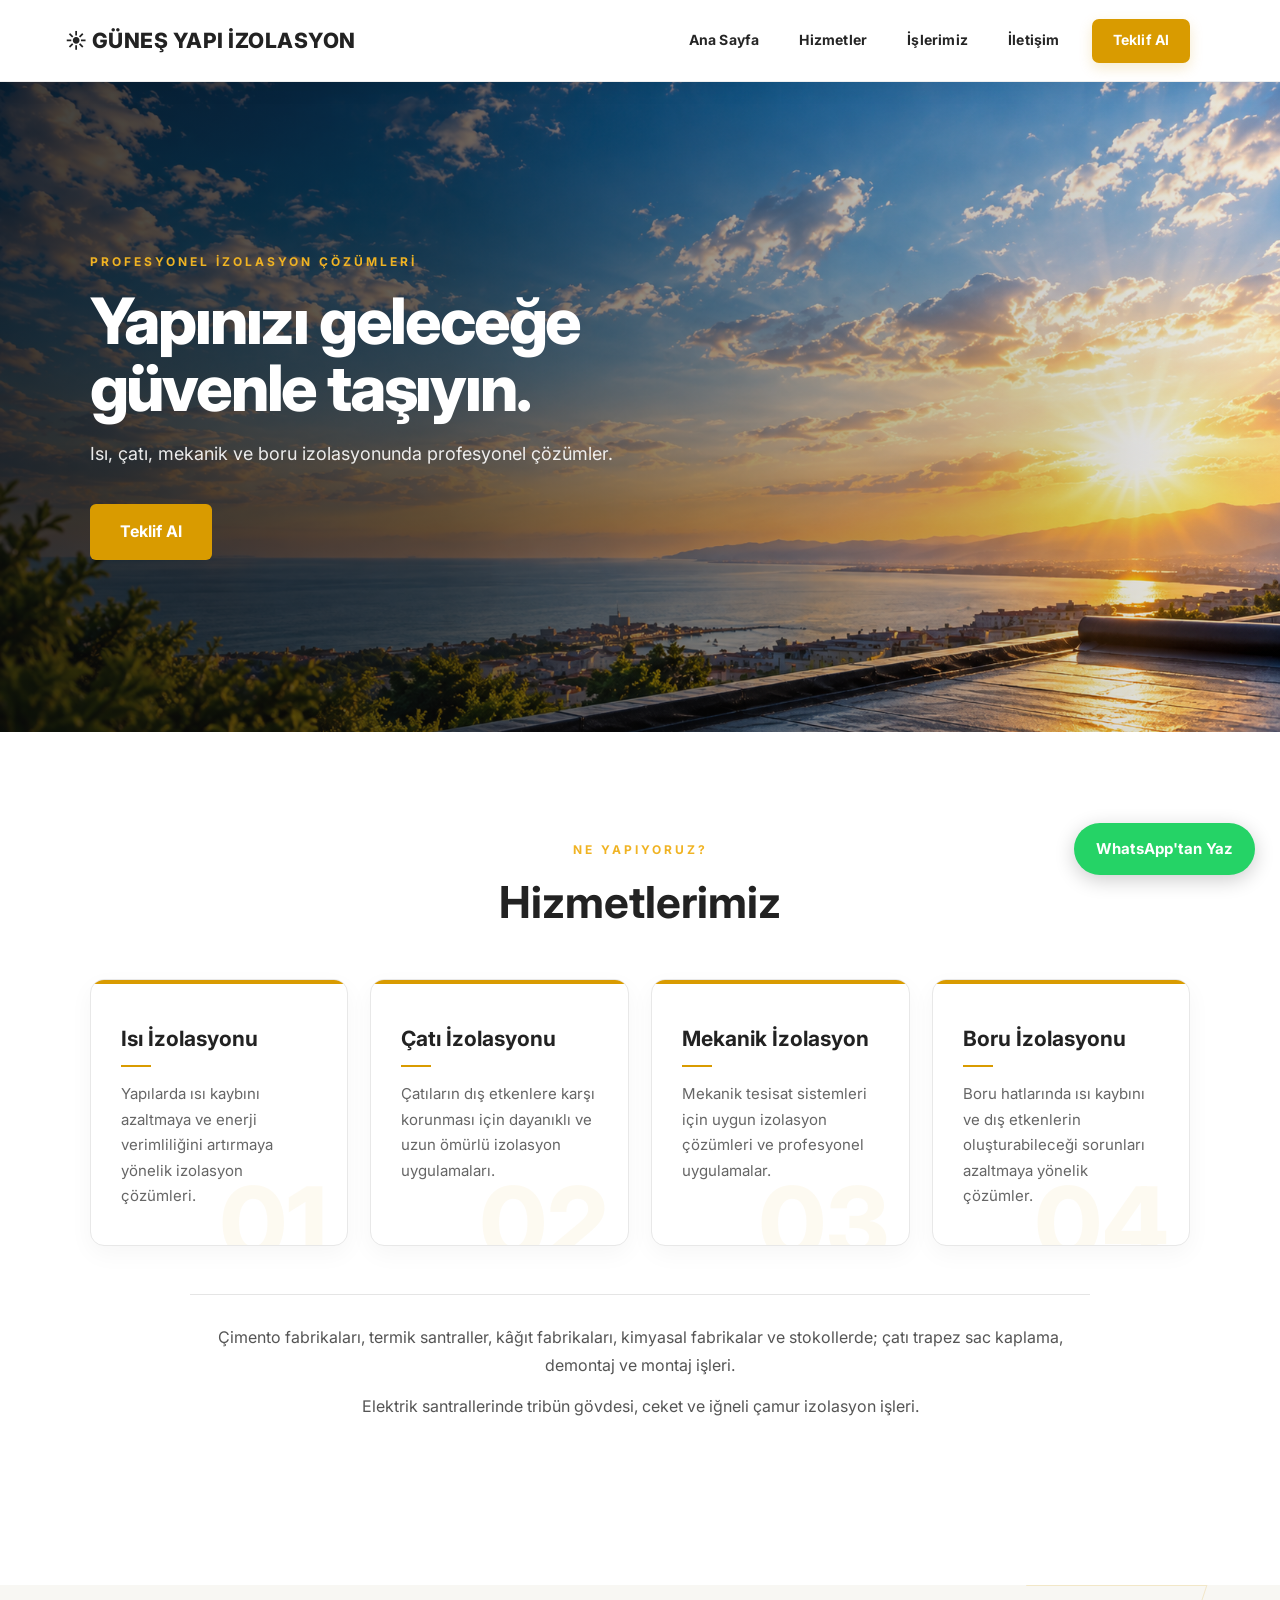
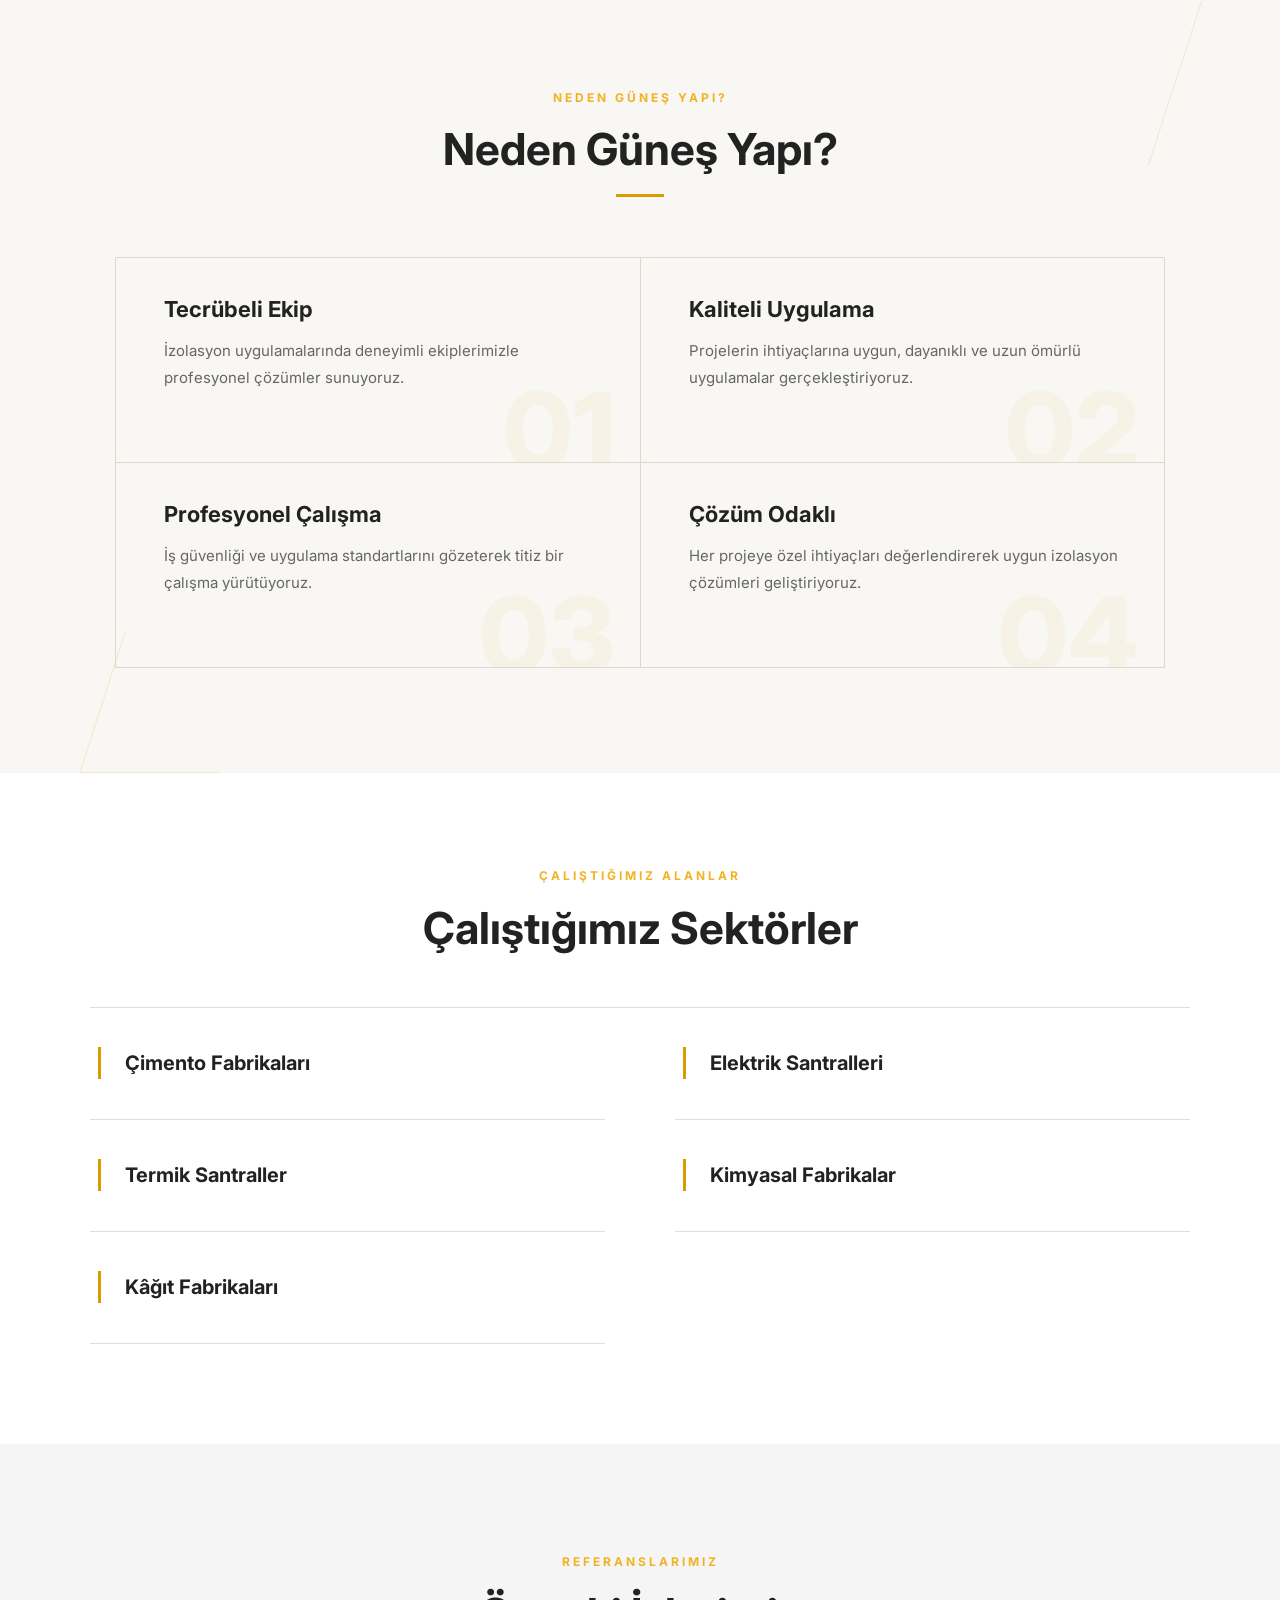
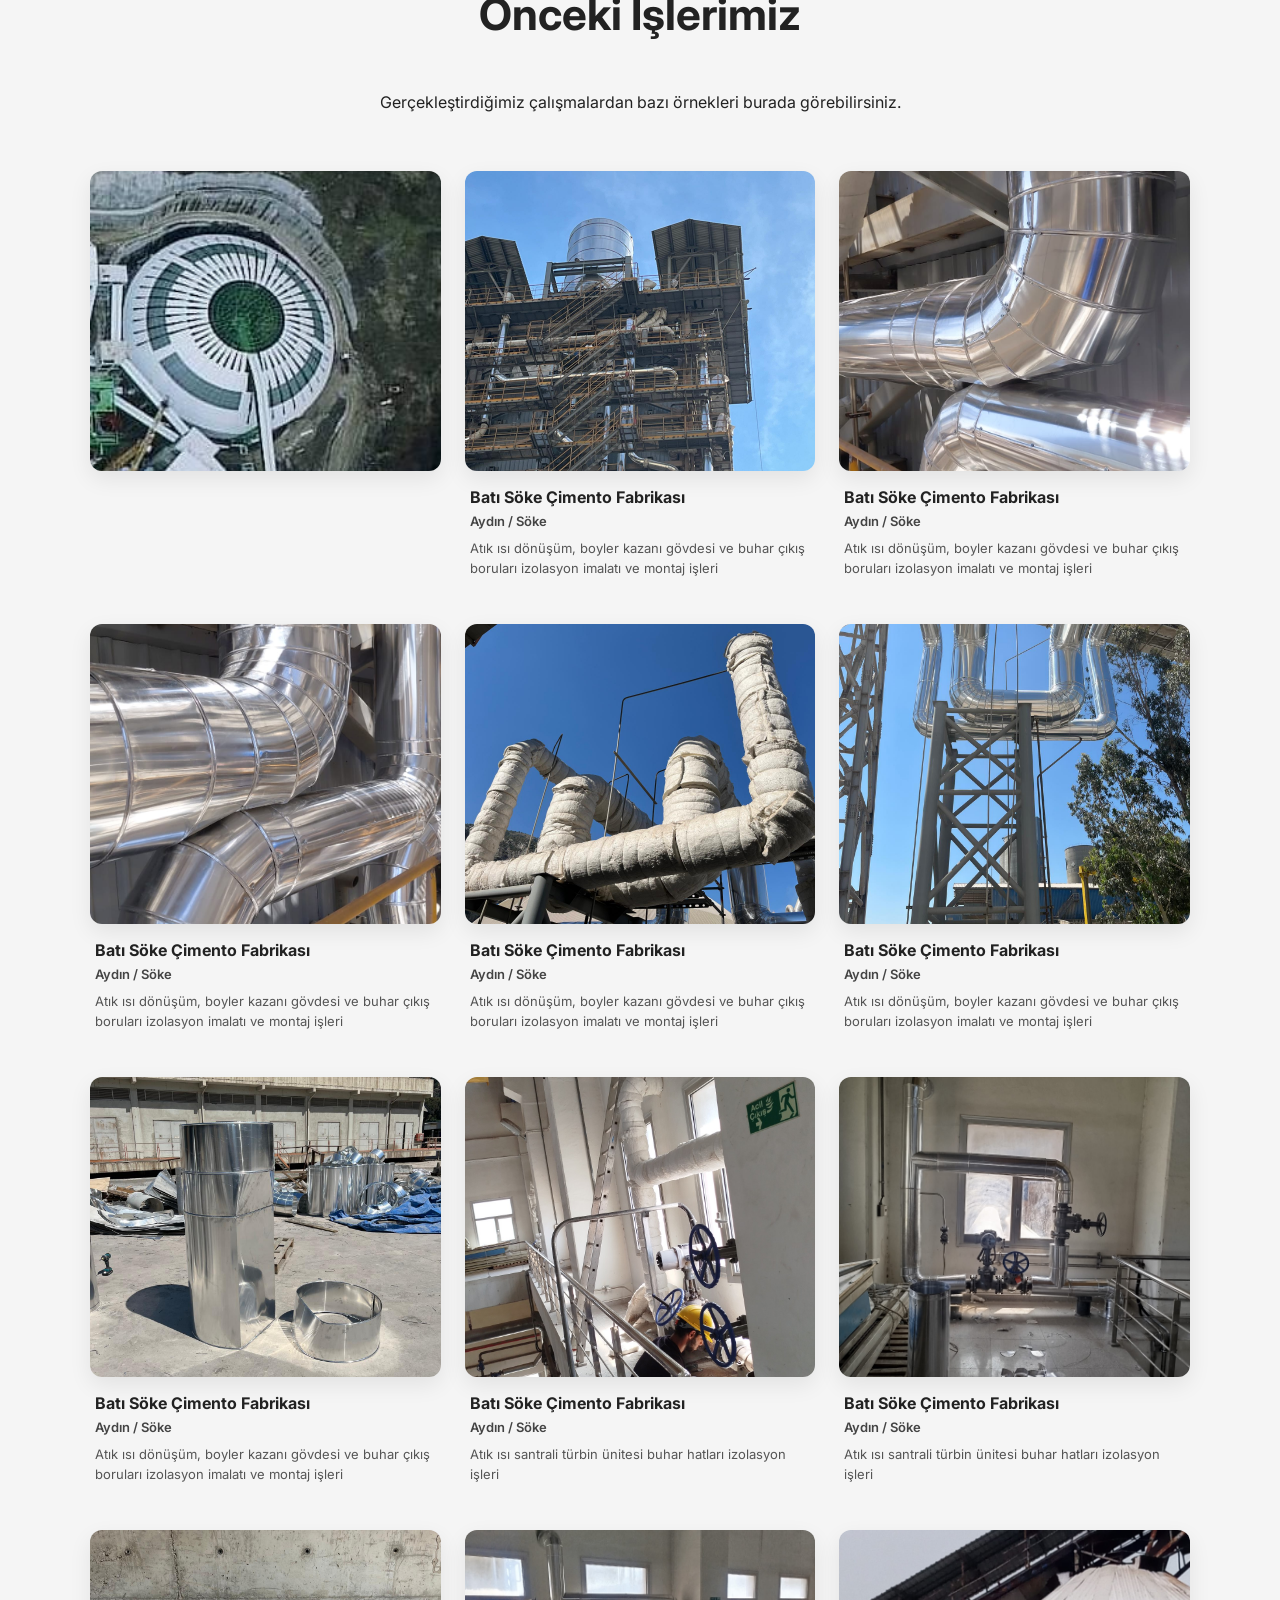
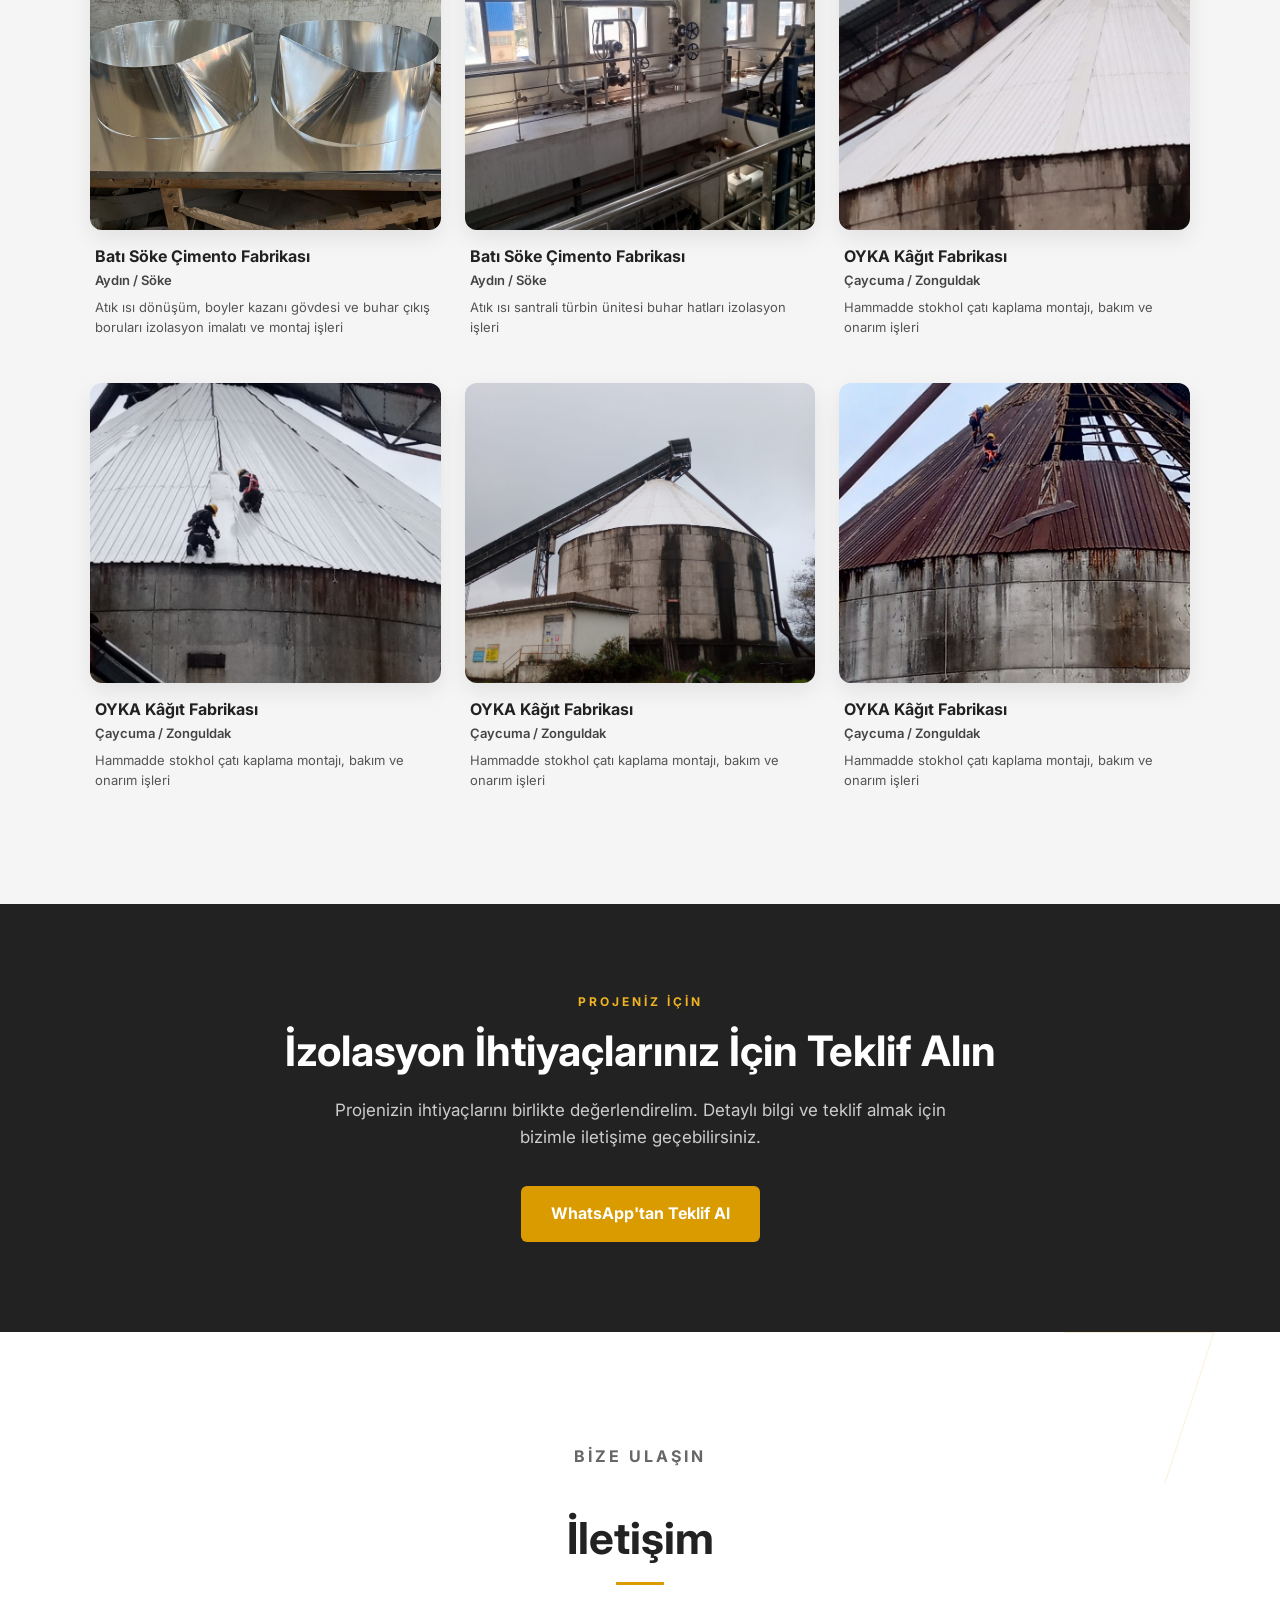
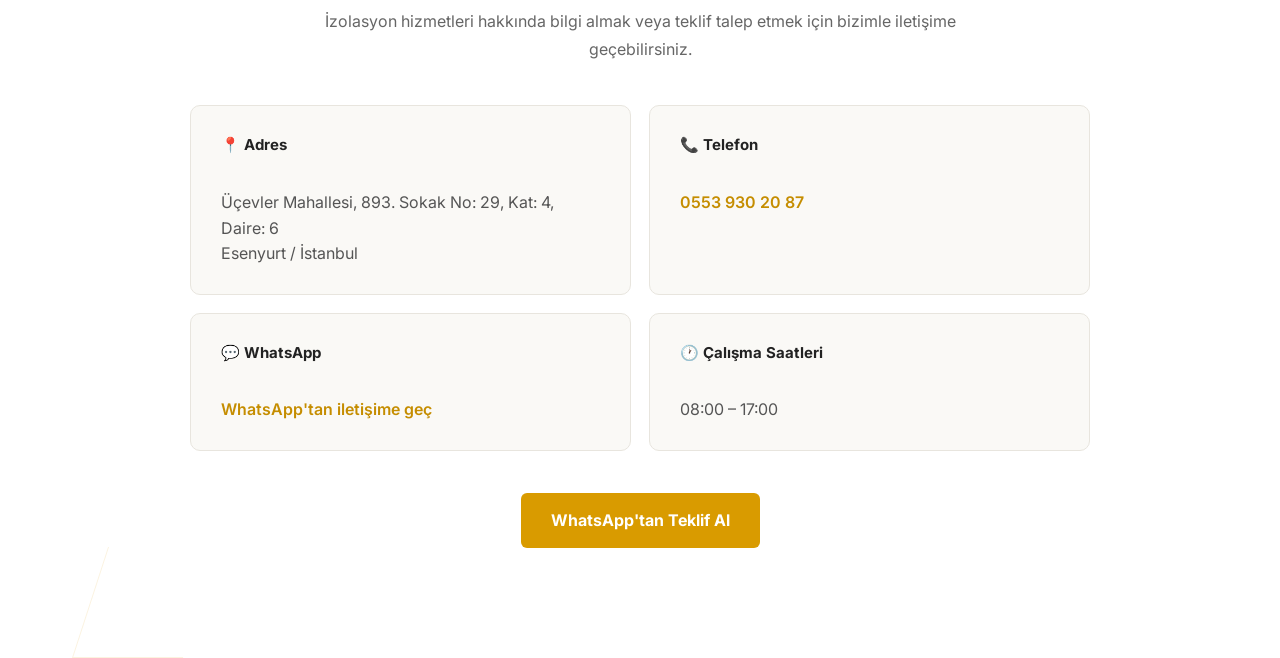
==== commit 16237de5: "Site tasarim ve icerik guncellemeleri" ====
--- a/index.html
+++ b/index.html
@@ -47,6 +47,10 @@
         <a href="#hizmetler">Hizmetler</a>
         <a href="#islerimiz">İşlerimiz</a>
         <a href="#iletisim">İletişim</a>
+
+        <a href="#iletisim" class="nav-teklif">
+            Teklif Al
+        </a>
     </nav>
 
 </header>
--- a/style.css
+++ b/style.css
@@ -1,3 +1,5 @@
+@import url('https://fonts.googleapis.com/css2?family=Inter:wght@400;500;600;700;800&display=swap');
+
 * {
     margin: 0;
     padding: 0;
@@ -9,57 +11,140 @@
 }
 
 body {
-    font-family: Arial, sans-serif;
+    font-family: 'Inter', Arial, sans-serif;
     color: #222;
     background: #ffffff;
     line-height: 1.6;
 }
 
-/* =========================
-NAVBAR
+
+/* =========================
+   HEADER / NAVBAR
 ========================= */
 
 header {
-    height: 78px;
+    height: 82px;
     position: sticky;
-top: 0;
-z-index: 1000;                                                                      
+    top: 0;
+    z-index: 1000;
     padding: 0 7%;
     display: flex;
     align-items: center;
     justify-content: space-between;
-    background: #ffffff;
+    background: rgba(255, 255, 255, 0.98);
     border-bottom: 1px solid #eeeeee;
-    
-    top: 0;
-    z-index: 1000;
+    box-shadow: 0 5px 22px rgba(0, 0, 0, 0.055);
 }
 
 .logo {
     font-size: 21px;
     font-weight: 800;
     letter-spacing: 0.5px;
+    margin-left: -25px;
+}
+
+.logo img {
+    width: 150px;
+    height: auto;
+    display: block;
 }
 
 nav {
     display: flex;
-    gap: 32px;
+    align-items: center;
+    gap: 8px;
+    height: 100%;
 }
 
 nav a {
+    position: relative;
+    display: flex;
+    align-items: center;
+    height: 100%;
+    padding: 0 16px;
     text-decoration: none;
-    color: #222;
-    font-size: 15px;
-    font-weight: 600;
-    transition: 0.3s;
+    color: #252525;
+    font-size: 14px;
+    font-weight: 700;
+    letter-spacing: 0.2px;
+    transition:
+        color 0.3s ease,
+        background 0.3s ease;
+}
+
+nav a::before {
+    content: "";
+    position: absolute;
+    left: 50%;
+    bottom: 0;
+    width: 0;
+    height: 3px;
+    background: #d99b00;
+    transform: translateX(-50%);
+    transition: width 0.3s ease;
+}
+
+nav a::after {
+    content: "";
+    position: absolute;
+    left: 50%;
+    top: 50%;
+    width: 0;
+    height: 0;
+    background: rgba(217, 155, 0, 0.06);
+    border-radius: 8px;
+    transform: translate(-50%, -50%);
+    transition:
+        width 0.3s ease,
+        height 0.3s ease;
+    z-index: -1;
 }
 
 nav a:hover {
-    color: #d99b00;
-}
-
-/* =========================
-ANA SAYFA
+    color: #b47e00;
+}
+
+nav a:hover::before {
+    width: 70%;
+}
+
+nav a:hover::after {
+    width: 100%;
+    height: 46px;
+}
+
+
+/* TEKLİF AL BUTONU */
+
+nav a.nav-teklif {
+    height: 44px;
+    padding: 0 21px;
+    margin-left: 8px;
+    color: #ffffff;
+    background: #d99b00;
+    border-radius: 7px;
+    box-shadow: 0 5px 14px rgba(217, 155, 0, 0.20);
+    transition:
+        background 0.3s ease,
+        transform 0.3s ease,
+        box-shadow 0.3s ease;
+}
+
+nav a.nav-teklif::before,
+nav a.nav-teklif::after {
+    display: none;
+}
+
+nav a.nav-teklif:hover {
+    color: #ffffff;
+    background: #b98100;
+    transform: translateY(-2px);
+    box-shadow: 0 8px 18px rgba(217, 155, 0, 0.28);
+}
+
+
+/* =========================
+   ANA SAYFA
 ========================= */
 
 .hero {
@@ -67,7 +152,16 @@
     display: flex;
     align-items: center;
     padding: 90px 7%;
-    background-image: url("images/arka-plan.png.png");
+    position: relative;
+    background-image:
+        linear-gradient(
+            90deg,
+            rgba(10, 10, 10, 0.78) 0%,
+            rgba(10, 10, 10, 0.62) 35%,
+            rgba(10, 10, 10, 0.30) 65%,
+            rgba(10, 10, 10, 0.05) 100%
+        ),
+        url("images/arka-plan.png.png");
     background-size: cover;
     background-position: center;
     background-repeat: no-repeat;
@@ -80,31 +174,33 @@
 }
 
 .ust-yazi {
-    color: #d99b00;
-    font-size: 13px;
-    font-weight: 800;
-    letter-spacing: 2.5px;
-    margin-bottom: 18px;
+    color: #f0b323;
+    font-size: 12px;
+    font-weight: 700;
+    letter-spacing: 3px;
+    line-height: 1.4;
+    margin-bottom: 17px;
+    text-transform: uppercase;
 }
 
 .hero h1 {
     color: #ffffff;
     font-size: 64px;
-    line-height: 1.08;
-    margin-bottom: 25px;
-    letter-spacing: -1.5px;
+    font-weight: 800;
+    line-height: 1.04;
+    letter-spacing: -2.2px;
+    max-width: 720px;
+    margin-bottom: 18px;
 }
 
 .aciklama {
-    font-size: 19px;
-    color: #ffffff;
-    max-width: 620px;
-    margin-bottom: 35px;
-}
-
-/* =========================
-BUTON
-========================= */
+    color: rgba(255, 255, 255, 0.90);
+    font-size: 18px;
+    font-weight: 400;
+    line-height: 1.7;
+    max-width: 580px;
+    margin-bottom: 34px;
+}
 
 .buton {
     display: inline-block;
@@ -122,13 +218,15 @@
     transform: translateY(-2px);
 }
 
-/* =========================
-HİZMETLER
+
+/* =========================
+   HİZMETLER
 ========================= */
 
 .hizmetler {
     padding: 110px 7%;
     text-align: center;
+    background: #ffffff;
 }
 
 .hizmetler h2,
@@ -148,47 +246,119 @@
 }
 
 .kart {
-    padding: 35px 28px;
-    background: #f7f7f7;
-    border: 1px solid #eeeeee;
-    border-radius: 10px;
+    position: relative;
+    padding: 42px 30px 36px;
+    background: #ffffff;
+    border: 1px solid #e8e8e8;
+    border-radius: 14px;
     text-align: left;
-    transition: 0.3s;
+    box-shadow: 0 8px 25px rgba(0, 0, 0, 0.04);
+    transition:
+        transform 0.3s ease,
+        box-shadow 0.3s ease,
+        border-color 0.3s ease,
+        background 0.3s ease;
+    overflow: hidden;
+}
+
+.kart::before {
+    content: "";
+    position: absolute;
+    top: 0;
+    left: 0;
+    width: 100%;
+    height: 4px;
+    background: #d99b00;
+}
+
+.kart::after {
+    content: "";
+    position: absolute;
+    right: 20px;
+    bottom: -28px;
+    font-size: 100px;
+    font-weight: 800;
+    line-height: 1;
+    color: rgba(217, 155, 0, 0.055);
+    pointer-events: none;
+}
+
+.kart:nth-child(1)::after {
+    content: "01";
+}
+
+.kart:nth-child(2)::after {
+    content: "02";
+}
+
+.kart:nth-child(3)::after {
+    content: "03";
+}
+
+.kart:nth-child(4)::after {
+    content: "04";
 }
 
 .kart:hover {
-    transform: translateY(-5px);
-    border-color: #d99b00;
-    box-shadow: 0 10px 30px rgba(0, 0, 0, 0.06);
+    transform: translateY(-7px);
+    border-color: #dddddd;
+    background: #fffdfa;
+    box-shadow: 0 16px 35px rgba(0, 0, 0, 0.09);
 }
 
 .kart h3 {
-    font-size: 22px;
-    margin-bottom: 15px;
+    position: relative;
+    z-index: 2;
+    font-size: 21px;
+    font-weight: 700;
+    margin-bottom: 14px;
+    color: #222;
+}
+
+.kart h3::after {
+    content: "";
+    display: block;
+    width: 30px;
+    height: 2px;
+    margin-top: 10px;
+    background: #d99b00;
+    transition: width 0.3s ease;
+}
+
+.kart:hover h3::after {
+    width: 48px;
 }
 
 .kart p {
+    position: relative;
+    z-index: 2;
     color: #666;
     font-size: 15px;
+    line-height: 1.7;
 }
 
 .hizmet-aciklama {
     max-width: 900px;
-    margin: 45px auto 55px;
+    margin: 48px auto 55px;
+    padding-top: 28px;
+    border-top: 1px solid #e5e5e5;
     text-align: center;
 }
 
-
 .hizmet-aciklama p {
-    color: #222;
-    font-family: Arial, sans-serif;
-    font-size: 18px;
-    line-height: 1.7;
-    margin-bottom: 12px;
-}
-
-/* =========================
-İŞLERİMİZ
+    color: #555;
+    font-size: 16px;
+    line-height: 1.75;
+    margin-bottom: 13px;
+}
+
+.hizmet-aciklama p:last-child {
+    margin-bottom: 0;
+}
+
+
+/* =========================
+   İŞLERİMİZ
 ========================= */
 
 .islerimiz {
@@ -201,359 +371,441 @@
     color: #666;
 }
 
-/* =========================
-FOTOĞRAF GALERİSİ
-========================= */
-
 .galeri {
     max-width: 1200px;
-    margin: 50px auto 0;
+    margin: 55px auto 0;
     display: grid;
     grid-template-columns: repeat(3, 1fr);
-    gap: 20px;
+    gap: 42px 24px;
+}
+
+.proje {
+    min-width: 0;
+    text-align: center;
 }
 
 .galeri img {
     width: 100%;
     height: 300px;
     object-fit: cover;
-    border-radius: 10px;
+    border-radius: 12px;
     display: block;
-    transition: 0.3s;
+    transition:
+        transform 0.35s ease,
+        box-shadow 0.35s ease;
     cursor: pointer;
+    box-shadow: 0 8px 22px rgba(0, 0, 0, 0.08);
 }
 
 .galeri img:hover {
-    transform: scale(1.03);
-}
-
-/* =========================
-İLETİŞİM
+    transform: scale(1.025);
+    box-shadow: 0 14px 30px rgba(0, 0, 0, 0.14);
+}
+
+.proje-bilgi {
+    width: 100%;
+    max-width: 380px;
+    margin: 0 auto;
+    padding: 16px 5px 4px;
+    text-align: left;
+}
+
+.proje-bilgi strong {
+    display: block;
+    color: #222;
+    font-size: 16px;
+    font-weight: 700;
+    line-height: 1.35;
+    margin-bottom: 3px;
+}
+
+.proje-bilgi span {
+    display: block;
+    color: #444;
+    font-size: 13px;
+    font-weight: 600;
+    line-height: 1.4;
+    margin-bottom: 8px;
+}
+
+.proje-bilgi p {
+    display: block;
+    max-width: 380px;
+    margin: 0;
+    color: #555;
+    font-size: 13px;
+    font-weight: 400;
+    line-height: 1.55;
+}
+
+
+/* =========================
+   İLETİŞİM
 ========================= */
 
 .iletisim {
+    position: relative;
     padding: 110px 7%;
     text-align: center;
+    background: #ffffff;
+    overflow: hidden;
+}
+
+.iletisim::before {
+    content: "";
+    position: absolute;
+    top: 0;
+    right: 7%;
+    width: 150px;
+    height: 150px;
+    border-right: 1px solid rgba(217, 155, 0, 0.15);
+    border-top: 1px solid rgba(217, 155, 0, 0.15);
+    transform: skew(-18deg);
+    pointer-events: none;
+}
+
+.iletisim::after {
+    content: "";
+    position: absolute;
+    bottom: 0;
+    left: 7%;
+    width: 110px;
+    height: 110px;
+    border-left: 1px solid rgba(217, 155, 0, 0.12);
+    border-bottom: 1px solid rgba(217, 155, 0, 0.12);
+    transform: skew(-18deg);
+    pointer-events: none;
+}
+
+.iletisim > .ust-yazi,
+.iletisim > h2,
+.iletisim > p,
+.iletisim-bilgileri,
+.iletisim > .buton {
+    position: relative;
+    z-index: 2;
+}
+
+.iletisim h2 {
+    margin-bottom: 22px;
+}
+
+.iletisim h2::after {
+    content: "";
+    display: block;
+    width: 48px;
+    height: 3px;
+    margin: 18px auto 0;
+    background: #d99b00;
 }
 
 .iletisim > p {
     max-width: 650px;
-    margin: 0 auto 35px;
+    margin: 0 auto 42px;
     color: #666;
+    font-size: 16px;
+    line-height: 1.75;
 }
 
 .iletisim-bilgileri {
-    max-width: 800px;
-    margin: 0 auto 40px;
+    max-width: 900px;
+    margin: 0 auto 38px;
     display: grid;
     grid-template-columns: repeat(2, 1fr);
-    gap: 20px;
+    gap: 18px;
 }
 
 .iletisim-bilgileri p {
+    position: relative;
     margin: 0;
-    padding: 25px;
-    background: #f7f7f7;
-    border-radius: 8px;
+    padding: 27px 30px;
+    background: #faf9f6;
+    border: 1px solid #e8e5de;
+    border-radius: 10px;
     color: #555;
+    text-align: left;
+    overflow: hidden;
+    transition:
+        transform 0.3s ease,
+        box-shadow 0.3s ease,
+        border-color 0.3s ease,
+        background 0.3s ease;
+}
+
+.iletisim-bilgileri p::before {
+    content: "";
+    position: absolute;
+    left: 0;
+    top: 0;
+    width: 3px;
+    height: 100%;
+    background: #d99b00;
+    transform: scaleY(0);
+    transform-origin: top;
+    transition: transform 0.3s ease;
+}
+
+.iletisim-bilgileri p:hover {
+    transform: translateY(-4px);
+    background: #ffffff;
+    border-color: #dedbd3;
+    box-shadow: 0 12px 28px rgba(0, 0, 0, 0.07);
+}
+
+.iletisim-bilgileri p:hover::before {
+    transform: scaleY(1);
 }
 
 .iletisim-bilgileri strong {
     display: block;
     color: #222;
-    margin-bottom: 8px;
+    font-size: 15px;
+    font-weight: 700;
+    margin-bottom: 7px;
 }
 
 .iletisim-bilgileri a {
-    color: #d99b00;
+    color: #c58d00;
     text-decoration: none;
     font-weight: 600;
-}
-
-/* =========================
-FOOTER
-========================= */
-
-footer {
-    padding: 30px;
+    transition: color 0.3s ease;
+}
+
+.iletisim-bilgileri a:hover {
+    color: #a87500;
+}
+
+.iletisim > .buton {
+    margin-top: 4px;
+}
+
+
+/* =========================
+   NEDEN GÜNEŞ YAPI
+========================= */
+
+.neden-biz {
+    position: relative;
+    padding: 105px 7%;
     text-align: center;
-    background: #222;
-    color: #ffffff;
-}
-
-footer p {
-    font-size: 14px;
-}
-
-/* =========================
-FOTOĞRAF BÜYÜTME
-========================= */
-
-.foto-modal {
-    display: none;
-    position: fixed;
+    background: #f8f7f3;
+    overflow: hidden;
+}
+
+.neden-biz::before {
+    content: "";
+    position: absolute;
     top: 0;
-    left: 0;
-    width: 100vw;
-    height: 100vh;
-    background: rgba(0, 0, 0, 0.9);
-    z-index: 99999;
-    align-items: center;
-    justify-content: center;
-    padding: 20px;
-}
-
-.foto-modal .buyuk-foto {
-    max-width: 55vw;
-    max-height: 55vh;
-    width: auto;
-    height: auto;
-    object-fit: contain;
-    border-radius: 8px;
-}
-
-.foto-kapat {
+    right: 8%;
+    width: 180px;
+    height: 180px;
+    border-right: 1px solid rgba(217, 155, 0, 0.18);
+    border-top: 1px solid rgba(217, 155, 0, 0.18);
+    transform: skew(-18deg);
+}
+
+.neden-biz::after {
+    content: "";
     position: absolute;
-    top: 20px;
-    right: 35px;
-    color: #ffffff;
-    font-size: 45px;
-    font-weight: 300;
-    cursor: pointer;
-    z-index: 100000;
-}
-
-/* =========================
-TELEFON / TABLET
-========================= */
-
-@media (max-width: 1000px) {
-
-    .hizmet-kartlari {
-        grid-template-columns: repeat(2, 1fr);
-    }
-
-    .hero h1 {
-        font-size: 54px;
-    }
-}
-
-@media (max-width: 768px) {
-
-    header {
-        height: auto;
-        min-height: 70px;
-        padding: 18px 5%;
-        flex-direction: column;
-        gap: 15px;
-    }
-
-    .logo {
-        font-size: 19px;
-    }
-
-    nav {
-        gap: 15px;
-        flex-wrap: wrap;
-        justify-content: center;
-    }
-
-    nav a {
-        font-size: 13px;
-    }
-
-    .hero {
-        padding: 80px 5%;
-        min-height: 550px;
-    }
-
-    .hero h1 {
-        font-size: 42px;
-    }
-
-    .aciklama {
-        font-size: 17px;
-    }
-
-    .hizmetler,
-    .islerimiz,
-    .iletisim {
-        padding: 80px 5%;
-    }
-
-    .hizmetler h2,
-    .islerimiz h2,
-    .iletisim h2 {
-        font-size: 36px;
-    }
-
-    .hizmet-kartlari {
-        grid-template-columns: 1fr;
-    }
-
-    .iletisim-bilgileri {
-        grid-template-columns: 1fr;
-    }
-
-    .galeri {
-        grid-template-columns: 1fr;
-        gap: 15px;
-    }
-
-    .galeri img {
-        height: 250px;
-    }
-}
-
-@media (max-width: 480px) {
-
-    .hero h1 {
-        font-size: 36px;
-    }
-
-    .ust-yazi {
-        font-size: 11px;
-        letter-spacing: 2px;
-    }
-
-    .buton {
-        width: 100%;
-        text-align: center;
-    }
-}.foto-modal img#buyuk-foto {
-    width: auto !important;
-    height: auto !important;
-    max-width: 75vw !important;
-    max-height: 75vh !important;
-    object-fit: contain !important;
-}.neden-biz {
-    padding: 100px 7%;
-    text-align: center;
-    background: #f5f5f5;
+    bottom: 0;
+    left: 8%;
+    width: 140px;
+    height: 140px;
+    border-left: 1px solid rgba(217, 155, 0, 0.16);
+    border-bottom: 1px solid rgba(217, 155, 0, 0.16);
+    transform: skew(-18deg);
+}
+
+.neden-biz > .ust-yazi,
+.neden-biz > h2,
+.neden-kartlari {
+    position: relative;
+    z-index: 2;
 }
 
 .neden-biz h2 {
     font-size: 44px;
     line-height: 1.2;
-    margin-bottom: 55px;
+    margin-bottom: 60px;
+}
+
+.neden-biz h2::after {
+    content: "";
+    display: block;
+    width: 48px;
+    height: 3px;
+    margin: 18px auto 0;
+    background: #d99b00;
 }
 
 .neden-kartlari {
-    max-width: 1000px;
-    margin: auto;
-    display: grid;
-    grid-template-columns: repeat(2, 1fr);
-    gap: 0;
-    text-align: left;
-}
-
-.neden-kart {
-    padding: 30px 35px;
-    border-bottom: 1px solid #dddddd;
-}
-
-.neden-kart:nth-child(odd) {
-    border-right: 1px solid #dddddd;
-}
-
-.neden-kart h3 {
-    font-size: 24px;
-    margin-bottom: 10px;
-    color: #222;
-}
-
-.neden-kart p {
-    font-size: 17px;
-    color: #666;
-    line-height: 1.7;
-}
-
-/* MOBİL */
-
-@media (max-width: 768px) {
-
-    .neden-biz {
-        padding: 80px 5%;
-    }
-
-    .neden-biz h2 {
-        font-size: 36px;
-        margin-bottom: 35px;
-    }
-
-    .neden-kartlari {
-        grid-template-columns: 1fr;
-    }
-
-    .neden-kart {
-        padding: 25px 10px;
-        border-right: none !important;
-    }
-
-    .neden-kart:last-child {
-        border-bottom: none;
-    }
-}.alanlar {
-    padding: 100px 7%;
-    text-align: center;
-    background: #ffffff;
-}
-
-.alanlar h2 {
-    font-size: 44px;
-    line-height: 1.2;
-    margin-bottom: 55px;
-}
-
-.alan-listesi {
-    max-width: 1000px;
+    max-width: 1050px;
     margin: auto;
     display: grid;
     grid-template-columns: repeat(2, 1fr);
     text-align: left;
+    border-top: 1px solid #dcd8ce;
+    border-left: 1px solid #dcd8ce;
+}
+
+.neden-kart {
+    position: relative;
+    min-height: 205px;
+    padding: 34px 38px 34px 48px;
+    background: transparent;
+    border-right: 1px solid #dcd8ce;
+    border-bottom: 1px solid #dcd8ce;
+    overflow: hidden;
+    transition:
+        background 0.3s ease,
+        padding-left 0.3s ease;
+}
+
+.neden-kart::before {
+    content: "";
+    position: absolute;
+    left: 0;
+    top: 0;
+    width: 3px;
+    height: 100%;
+    background: #d99b00;
+    transform: scaleY(0);
+    transform-origin: top;
+    transition: transform 0.3s ease;
+}
+
+.neden-kart::after {
+    content: "";
+    position: absolute;
+    right: 25px;
+    bottom: -20px;
+    font-size: 105px;
+    font-weight: 800;
+    line-height: 1;
+    color: rgba(217, 155, 0, 0.055);
+}
+
+.neden-kart:nth-child(1)::after {
+    content: "01";
+}
+
+.neden-kart:nth-child(2)::after {
+    content: "02";
+}
+
+.neden-kart:nth-child(3)::after {
+    content: "03";
+}
+
+.neden-kart:nth-child(4)::after {
+    content: "04";
+}
+
+.neden-kart:hover {
+    background: rgba(255, 255, 255, 0.62);
+    padding-left: 55px;
+}
+
+.neden-kart:hover::before {
+    transform: scaleY(1);
+}
+
+.neden-kart h3 {
+    position: relative;
+    z-index: 2;
+    font-size: 22px;
+    font-weight: 700;
+    margin-bottom: 11px;
+    color: #222;
+}
+
+.neden-kart p {
+    position: relative;
+    z-index: 2;
+    max-width: 430px;
+    font-size: 15px;
+    color: #666;
+    line-height: 1.75;
+}
+
+
+/* =========================
+   ÇALIŞTIĞIMIZ ALANLAR
+========================= */
+
+.alanlar {
+    position: relative;
+    padding: 95px 7% 100px;
+    text-align: center;
+    background: #ffffff;
+}
+
+.alanlar h2 {
+    font-size: 44px;
+    line-height: 1.2;
+    margin-bottom: 52px;
+}
+
+.alan-listesi {
+    max-width: 1100px;
+    margin: auto;
+    display: grid;
+    grid-template-columns: repeat(2, 1fr);
+    column-gap: 70px;
+    row-gap: 0;
+    text-align: left;
+    border-top: 1px solid #dedede;
 }
 
 .alan {
-    padding: 28px 35px;
-    border-bottom: 1px solid #dddddd;
-}
-
-.alan:nth-child(odd) {
-    border-right: 1px solid #dddddd;
+    position: relative;
+    min-height: 112px;
+    display: flex;
+    align-items: center;
+    gap: 24px;
+    padding: 25px 8px;
+    border-bottom: 1px solid #dedede;
+    transition:
+        background 0.3s ease,
+        padding-left 0.3s ease;
+}
+
+.alan:nth-child(5) {
+    grid-column: 1 / -1;
+    width: calc(50% - 35px);
+}
+
+.alan::before {
+    content: "";
+    flex: 0 0 3px;
+    width: 3px;
+    height: 32px;
+    background: #d99b00;
+    transition: height 0.3s ease;
 }
 
 .alan h3 {
-    font-size: 21px;
+    font-size: 20px;
     color: #222;
-    font-weight: 600;
-}
-
-/* MOBİL */
-
-@media (max-width: 768px) {
-
-    .alanlar {
-        padding: 80px 5%;
-    }
-
-    .alanlar h2 {
-        font-size: 36px;
-        margin-bottom: 35px;
-    }
-
-    .alan-listesi {
-        grid-template-columns: 1fr;
-    }
-
-    .alan {
-        padding: 25px 10px;
-        border-right: none !important;
-    }
-
-    .alan:last-child {
-        border-bottom: none;
-    }
-}.whatsapp-sabit {
+    font-weight: 700;
+    line-height: 1.3;
+}
+
+.alan:hover {
+    background: #fffaf0;
+    padding-left: 18px;
+}
+
+.alan:hover::before {
+    height: 48px;
+}
+
+
+/* =========================
+   WHATSAPP
+========================= */
+
+.whatsapp-sabit {
     position: fixed;
     right: 25px;
     bottom: 25px;
@@ -574,9 +826,443 @@
     box-shadow: 0 8px 25px rgba(0, 0, 0, 0.25);
 }
 
-/* MOBİL */
+
+/* =========================
+   TEKLİF
+========================= */
+
+.teklif {
+    padding: 90px 7%;
+    text-align: center;
+    background: #222;
+    color: #ffffff;
+}
+
+.teklif .ust-yazi {
+    margin-bottom: 15px;
+}
+
+.teklif h2 {
+    max-width: 800px;
+    margin: 0 auto 20px;
+    font-size: 42px;
+    line-height: 1.2;
+}
+
+.teklif > p:not(.ust-yazi) {
+    max-width: 650px;
+    margin: 0 auto 30px;
+    color: #cccccc;
+    font-size: 17px;
+}
+
+.teklif .buton {
+    margin-top: 5px;
+}
+
+
+/* =========================
+   FOOTER
+========================= */
+
+footer {
+    padding: 30px;
+    text-align: center;
+    background: #222;
+    color: #ffffff;
+}
+
+footer p {
+    font-size: 14px;
+}
+
+
+/* =========================
+   FOTOĞRAF BÜYÜTME
+========================= */
+
+.foto-modal {
+    display: none;
+    position: fixed;
+    top: 0;
+    left: 0;
+    width: 100vw;
+    height: 100vh;
+    background: rgba(0, 0, 0, 0.9);
+    z-index: 99999;
+    align-items: center;
+    justify-content: center;
+    padding: 20px;
+}
+
+.foto-modal .buyuk-foto {
+    max-width: 55vw;
+    max-height: 55vh;
+    width: auto;
+    height: auto;
+    object-fit: contain;
+    border-radius: 8px;
+}
+
+.foto-modal img#buyuk-foto {
+    width: auto !important;
+    height: auto !important;
+    max-width: 75vw !important;
+    max-height: 75vh !important;
+    object-fit: contain !important;
+}
+
+.foto-kapat {
+    position: absolute;
+    top: 20px;
+    right: 35px;
+    color: #ffffff;
+    font-size: 45px;
+    font-weight: 300;
+    cursor: pointer;
+    z-index: 100000;
+}
+
+
+/* =========================
+   ANİMASYON
+========================= */
+
+.animasyon {
+    opacity: 0;
+    transform: translateY(30px);
+    transition: opacity 0.7s ease, transform 0.7s ease;
+}
+
+.animasyon.gorunur {
+    opacity: 1;
+    transform: translateY(0);
+}
+
+
+/* =========================
+   TABLET
+========================= */
+
+@media (max-width: 1000px) {
+
+    .hizmet-kartlari {
+        grid-template-columns: repeat(2, 1fr);
+    }
+
+    .hero h1 {
+        font-size: 54px;
+    }
+
+    .alan-listesi {
+        column-gap: 35px;
+    }
+
+    .alan:nth-child(5) {
+        width: calc(50% - 17.5px);
+    }
+}
+
+
+/* =========================
+   MOBİL
+========================= */
 
 @media (max-width: 768px) {
+
+    header {
+        height: auto;
+        min-height: 70px;
+        padding: 18px 5%;
+        flex-direction: column;
+        gap: 15px;
+    }
+
+    .logo {
+        font-size: 19px;
+        margin-left: 0;
+        text-align: center;
+    }
+
+    .logo img {
+        width: 140px;
+    }
+
+    nav {
+        gap: 5px;
+        flex-wrap: wrap;
+        justify-content: center;
+        height: auto;
+    }
+
+    nav a {
+        height: auto;
+        padding: 7px 10px;
+        font-size: 13px;
+        border-radius: 6px;
+    }
+
+    nav a::before {
+        display: none;
+    }
+
+    nav a::after {
+        top: 50%;
+        left: 50%;
+        width: 0;
+        height: 0;
+        border-radius: 6px;
+    }
+
+    nav a:hover::after {
+        width: 100%;
+        height: 34px;
+    }
+
+    nav a.nav-teklif {
+        height: 36px;
+        padding: 0 14px;
+        margin-left: 3px;
+        border-radius: 6px;
+    }
+
+    nav a.nav-teklif:hover {
+        transform: translateY(-1px);
+    }
+
+    .hero {
+        padding: 80px 5%;
+        min-height: 550px;
+        background-image:
+            linear-gradient(
+                90deg,
+                rgba(10, 10, 10, 0.80) 0%,
+                rgba(10, 10, 10, 0.55) 70%,
+                rgba(10, 10, 10, 0.20) 100%
+            ),
+            url("images/arka-plan.png.png");
+        background-position: center;
+    }
+
+    .hero h1 {
+        font-size: 42px;
+        line-height: 1.08;
+        letter-spacing: -1px;
+        margin-bottom: 16px;
+    }
+
+    .ust-yazi {
+        font-size: 11px;
+        letter-spacing: 2.5px;
+        margin-bottom: 14px;
+    }
+
+    .aciklama {
+        font-size: 17px;
+        line-height: 1.65;
+        max-width: 500px;
+        margin-bottom: 30px;
+    }
+
+    .hizmetler,
+    .islerimiz,
+    .iletisim {
+        padding: 80px 5%;
+    }
+
+    .hizmetler h2,
+    .islerimiz h2,
+    .iletisim h2 {
+        font-size: 36px;
+    }
+
+    .hizmet-kartlari {
+        grid-template-columns: 1fr;
+    }
+
+    .kart {
+        padding: 36px 27px 32px;
+    }
+
+    .kart::after {
+        font-size: 85px;
+    }
+
+    .hizmet-aciklama {
+        margin-top: 40px;
+        padding-top: 25px;
+    }
+
+    .hizmet-aciklama p {
+        font-size: 15px;
+        line-height: 1.7;
+    }
+
+
+    /* İLETİŞİM - MOBİL */
+
+    .iletisim {
+        padding: 80px 5%;
+    }
+
+    .iletisim::before,
+    .iletisim::after {
+        display: none;
+    }
+
+    .iletisim > p {
+        font-size: 15px;
+        line-height: 1.7;
+        margin-bottom: 35px;
+    }
+
+    .iletisim-bilgileri {
+        grid-template-columns: 1fr;
+        gap: 14px;
+        margin-bottom: 32px;
+    }
+
+    .iletisim-bilgileri p {
+        padding: 23px 24px;
+    }
+
+    .iletisim-bilgileri strong {
+        font-size: 15px;
+    }
+
+    .iletisim-bilgileri a {
+        font-size: 14px;
+    }
+
+    .iletisim > .buton {
+        width: auto;
+    }
+
+
+    /* GALERİ - DOKUNULMADI */
+
+    .galeri {
+        grid-template-columns: 1fr;
+        gap: 28px;
+    }
+
+    .galeri img {
+        height: 250px;
+    }
+
+    .proje-bilgi {
+        max-width: 430px;
+        padding: 12px 10px 0;
+    }
+
+    .proje-bilgi strong {
+        font-size: 16px;
+    }
+
+    .proje-bilgi span {
+        font-size: 13px;
+    }
+
+    .proje-bilgi p {
+        max-width: 390px;
+        font-size: 13px;
+        line-height: 1.55;
+    }
+
+
+    /* =========================
+       NEDEN GÜNEŞ YAPI - MOBİL
+    ========================= */
+
+    .neden-biz {
+        padding: 80px 5%;
+    }
+
+    .neden-biz h2 {
+        font-size: 36px;
+        margin-bottom: 40px;
+    }
+
+    .neden-biz::before,
+    .neden-biz::after {
+        display: none;
+    }
+
+    .neden-kartlari {
+        grid-template-columns: 1fr;
+    }
+
+    .neden-kart {
+        min-height: 0;
+        padding: 28px 28px 28px 35px;
+        border-right: 1px solid #dcd8ce;
+    }
+
+    .neden-kart:nth-child(2n) {
+        border-right: 1px solid #dcd8ce;
+    }
+
+    .neden-kart:nth-last-child(-n+2) {
+        border-bottom: 1px solid #dcd8ce;
+    }
+
+    .neden-kart:last-child {
+        border-bottom: 1px solid #dcd8ce;
+    }
+
+    .neden-kart h3 {
+        font-size: 21px;
+    }
+
+    .neden-kart p {
+        font-size: 15px;
+        line-height: 1.7;
+    }
+
+
+    /* =========================
+       ÇALIŞTIĞIMIZ ALANLAR - MOBİL
+    ========================= */
+
+    .alanlar {
+        padding: 80px 5%;
+    }
+
+    .alanlar h2 {
+        font-size: 36px;
+        margin-bottom: 38px;
+    }
+
+    .alan-listesi {
+        grid-template-columns: 1fr;
+        column-gap: 0;
+    }
+
+    .alan {
+        min-height: 82px;
+        padding: 22px 5px;
+    }
+
+    .alan:nth-child(5) {
+        grid-column: auto;
+        width: 100%;
+    }
+
+    .alan h3 {
+        font-size: 18px;
+    }
+
+    .alan:hover {
+        padding-left: 14px;
+    }
+
+    .alan::before {
+        height: 27px;
+    }
+
+    .alan:hover::before {
+        height: 40px;
+    }
 
     .whatsapp-sabit {
         right: 15px;
@@ -585,39 +1271,6 @@
         font-size: 14px;
     }
 
-}.teklif {
-    padding: 90px 7%;
-    text-align: center;
-    background: #222;
-    color: #ffffff;
-}
-
-.teklif .ust-yazi {
-    margin-bottom: 15px;
-}
-
-.teklif h2 {
-    max-width: 800px;
-    margin: 0 auto 20px;
-    font-size: 42px;
-    line-height: 1.2;
-}
-
-.teklif > p:not(.ust-yazi) {
-    max-width: 650px;
-    margin: 0 auto 30px;
-    color: #cccccc;
-    font-size: 17px;
-}
-
-.teklif .buton {
-    margin-top: 5px;
-}
-
-/* MOBİL */
-
-@media (max-width: 768px) {
-
     .teklif {
         padding: 75px 5%;
     }
@@ -629,20 +1282,60 @@
     .teklif > p:not(.ust-yazi) {
         font-size: 16px;
     }
-
-}.animasyon {
-    opacity: 0;
-    transform: translateY(30px);
-    transition: opacity 0.7s ease, transform 0.7s ease;
-}
-
-.animasyon.gorunur {
-    opacity: 1;
-    transform: translateY(0);
-}.logo img {
-    width: 150px;
-    height: auto;
-    display: block;
-}.logo {
-    margin-left: -25px;
+}
+
+
+/* =========================
+   KÜÇÜK TELEFON
+========================= */
+
+@media (max-width: 480px) {
+
+    .hero h1 {
+        font-size: 36px;
+    }
+
+    .ust-yazi {
+        font-size: 11px;
+        letter-spacing: 2px;
+    }
+
+    .buton {
+        width: 100%;
+        text-align: center;
+    }
+
+    .proje-bilgi p {
+        max-width: 340px;
+    }
+
+    .neden-biz h2 {
+        font-size: 32px;
+    }
+
+    .neden-kart {
+        padding: 25px 22px 25px 30px;
+    }
+
+    .alanlar h2 {
+        font-size: 32px;
+    }
+
+    .alan h3 {
+        font-size: 17px;
+    }
+
+    nav {
+        gap: 3px;
+    }
+
+    nav a {
+        padding: 7px 8px;
+        font-size: 12px;
+    }
+
+    nav a.nav-teklif {
+        padding: 0 11px;
+        font-size: 12px;
+    }
 }
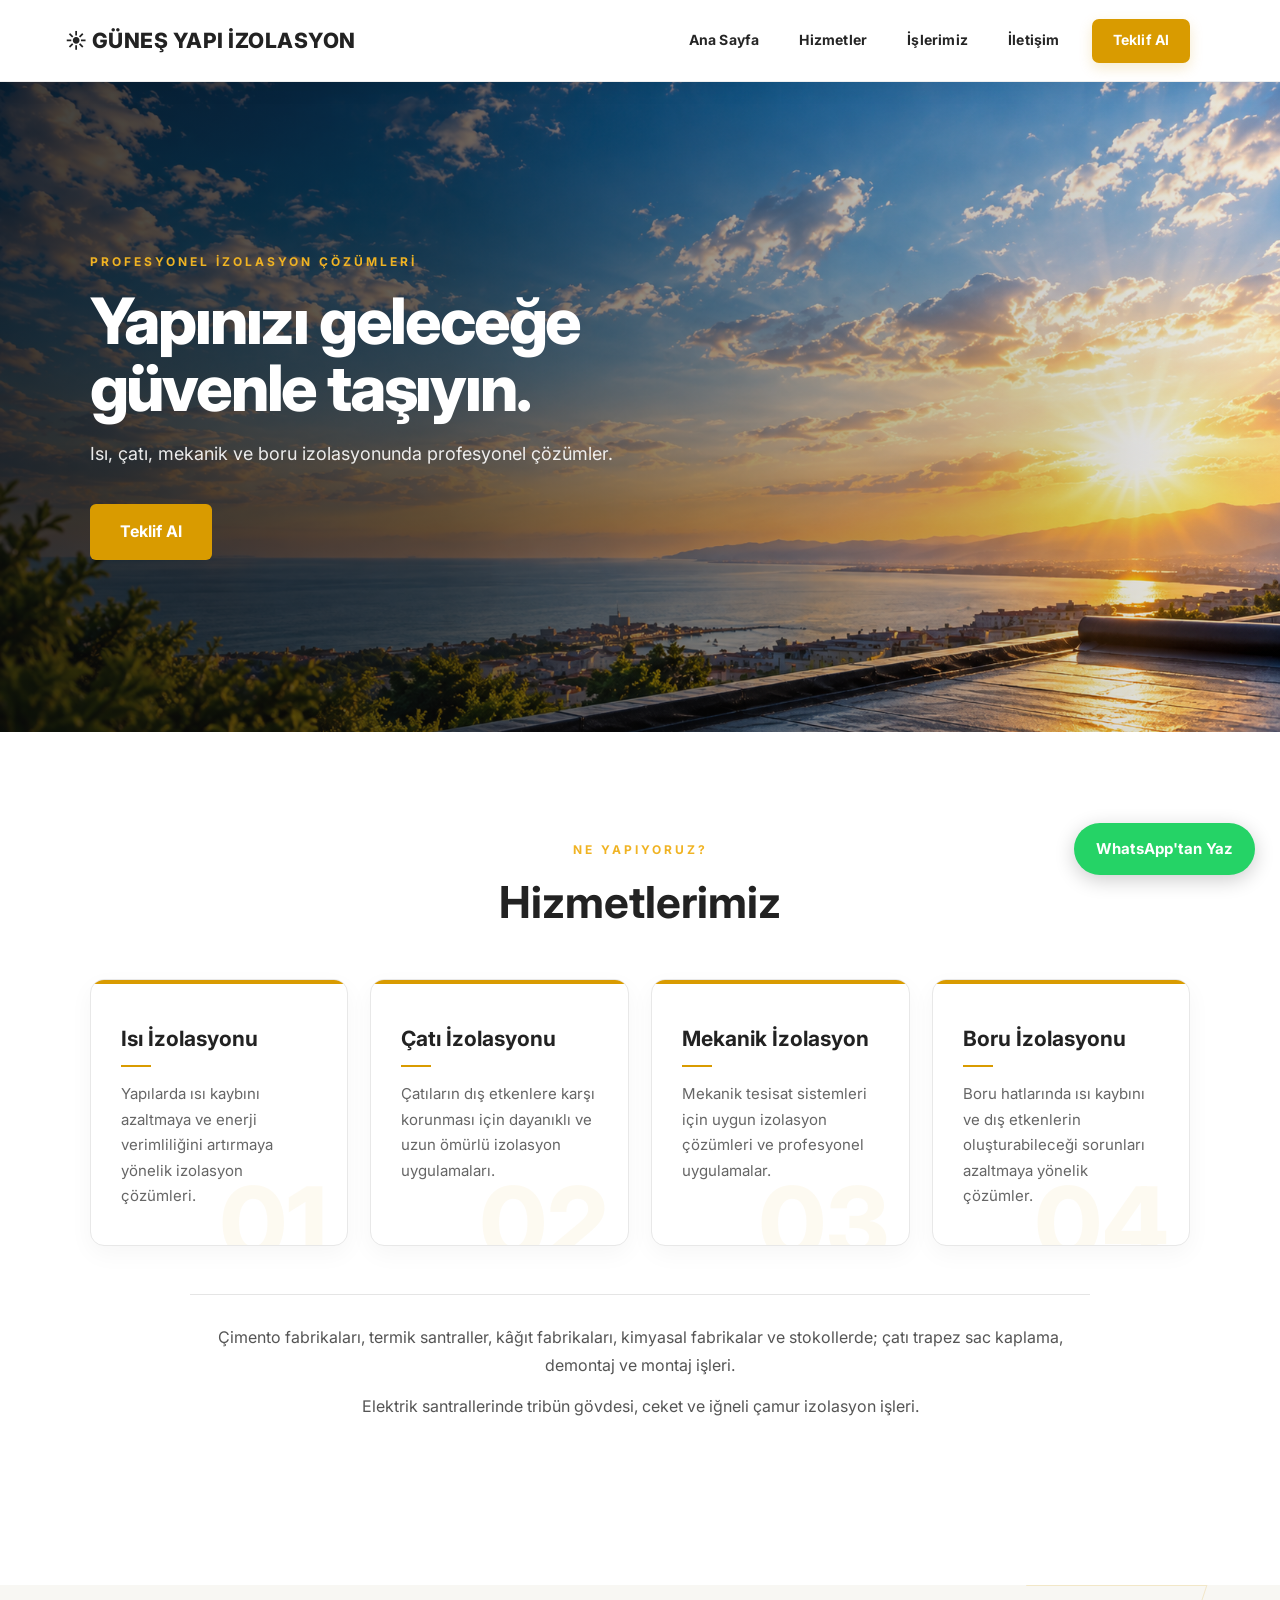
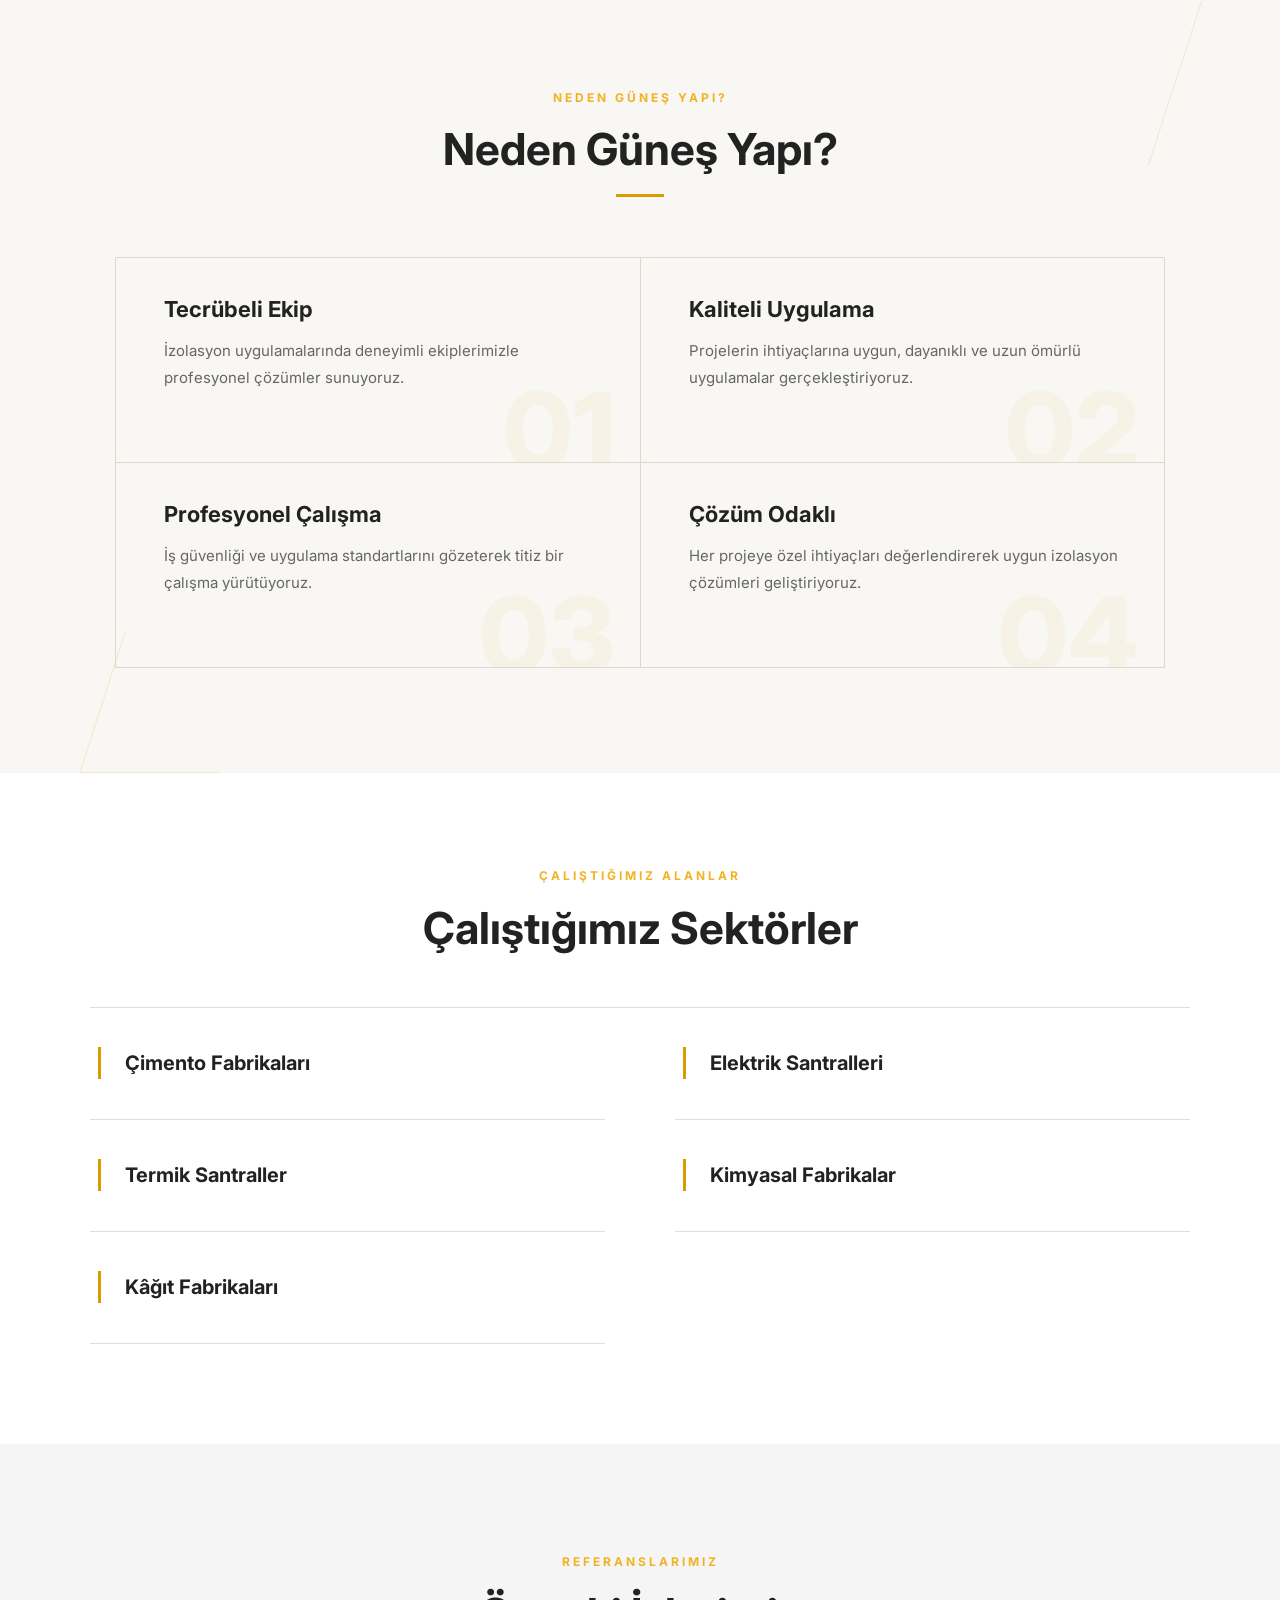
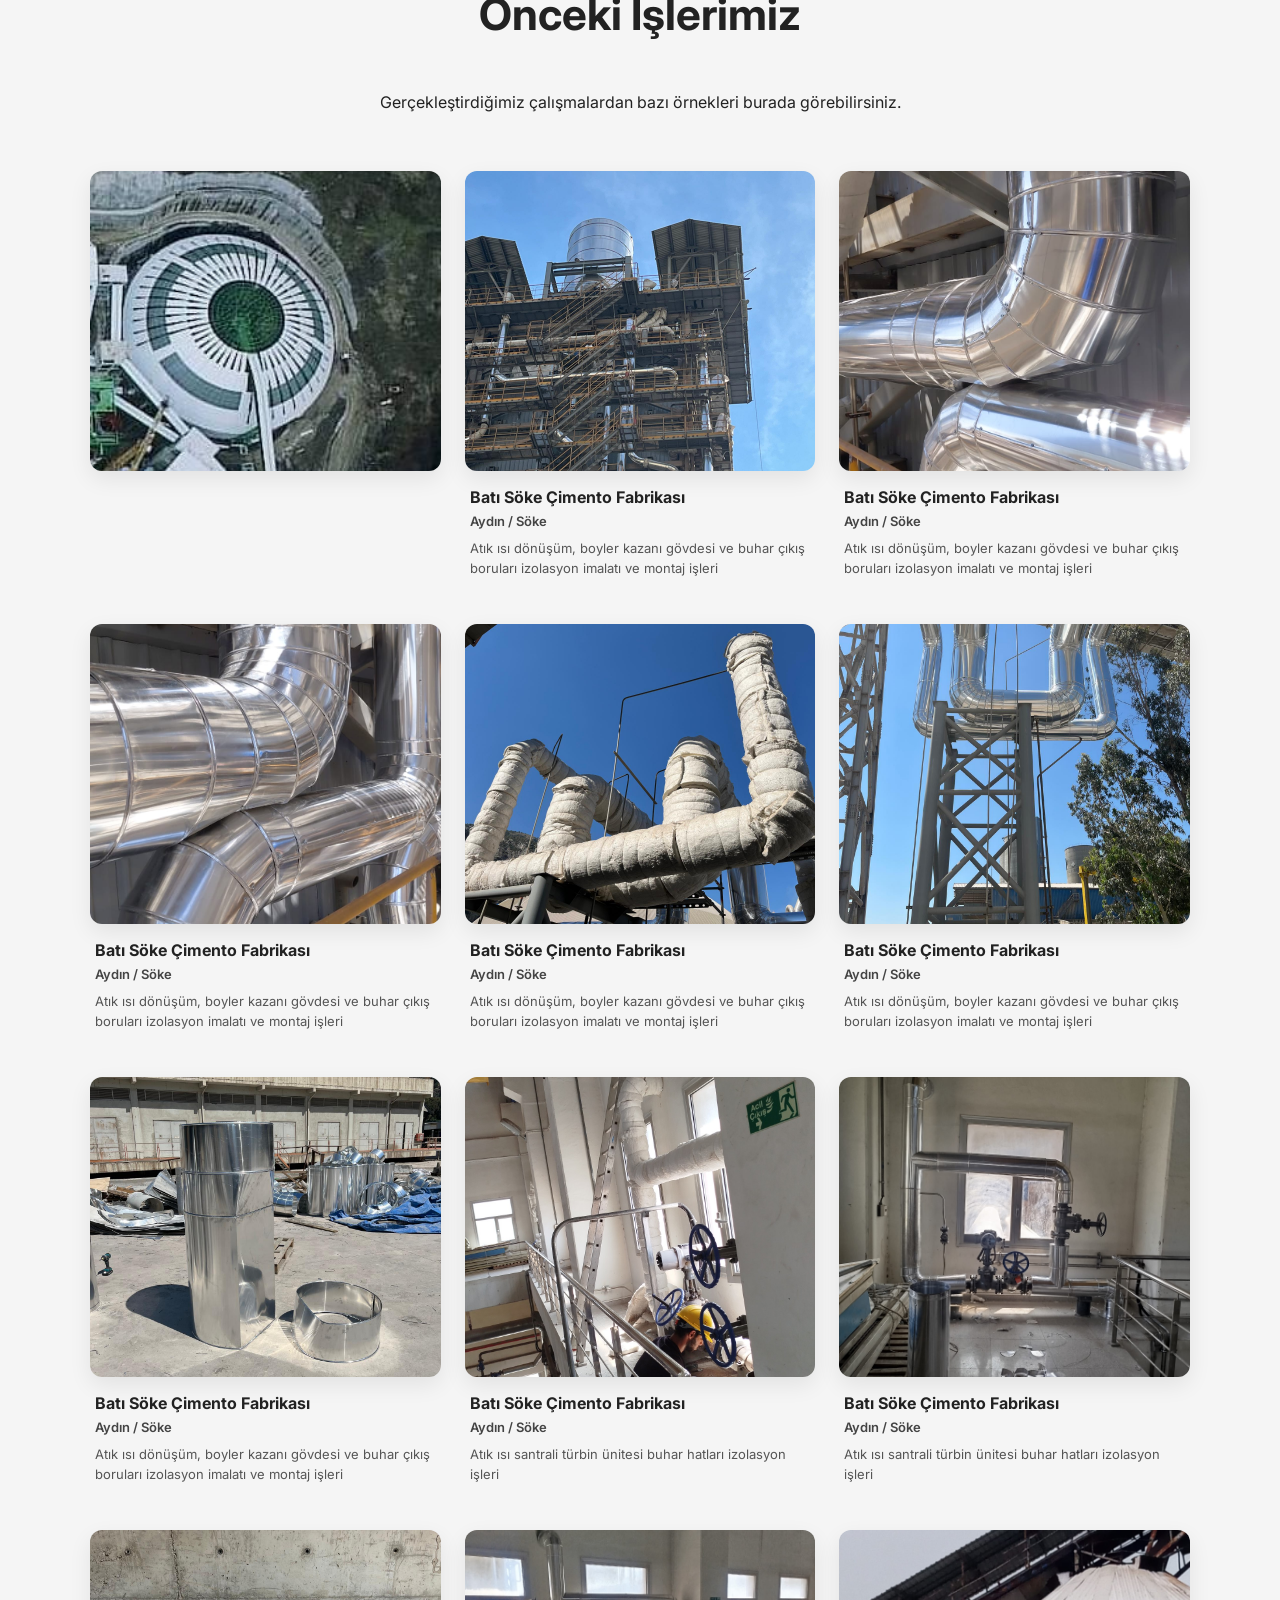
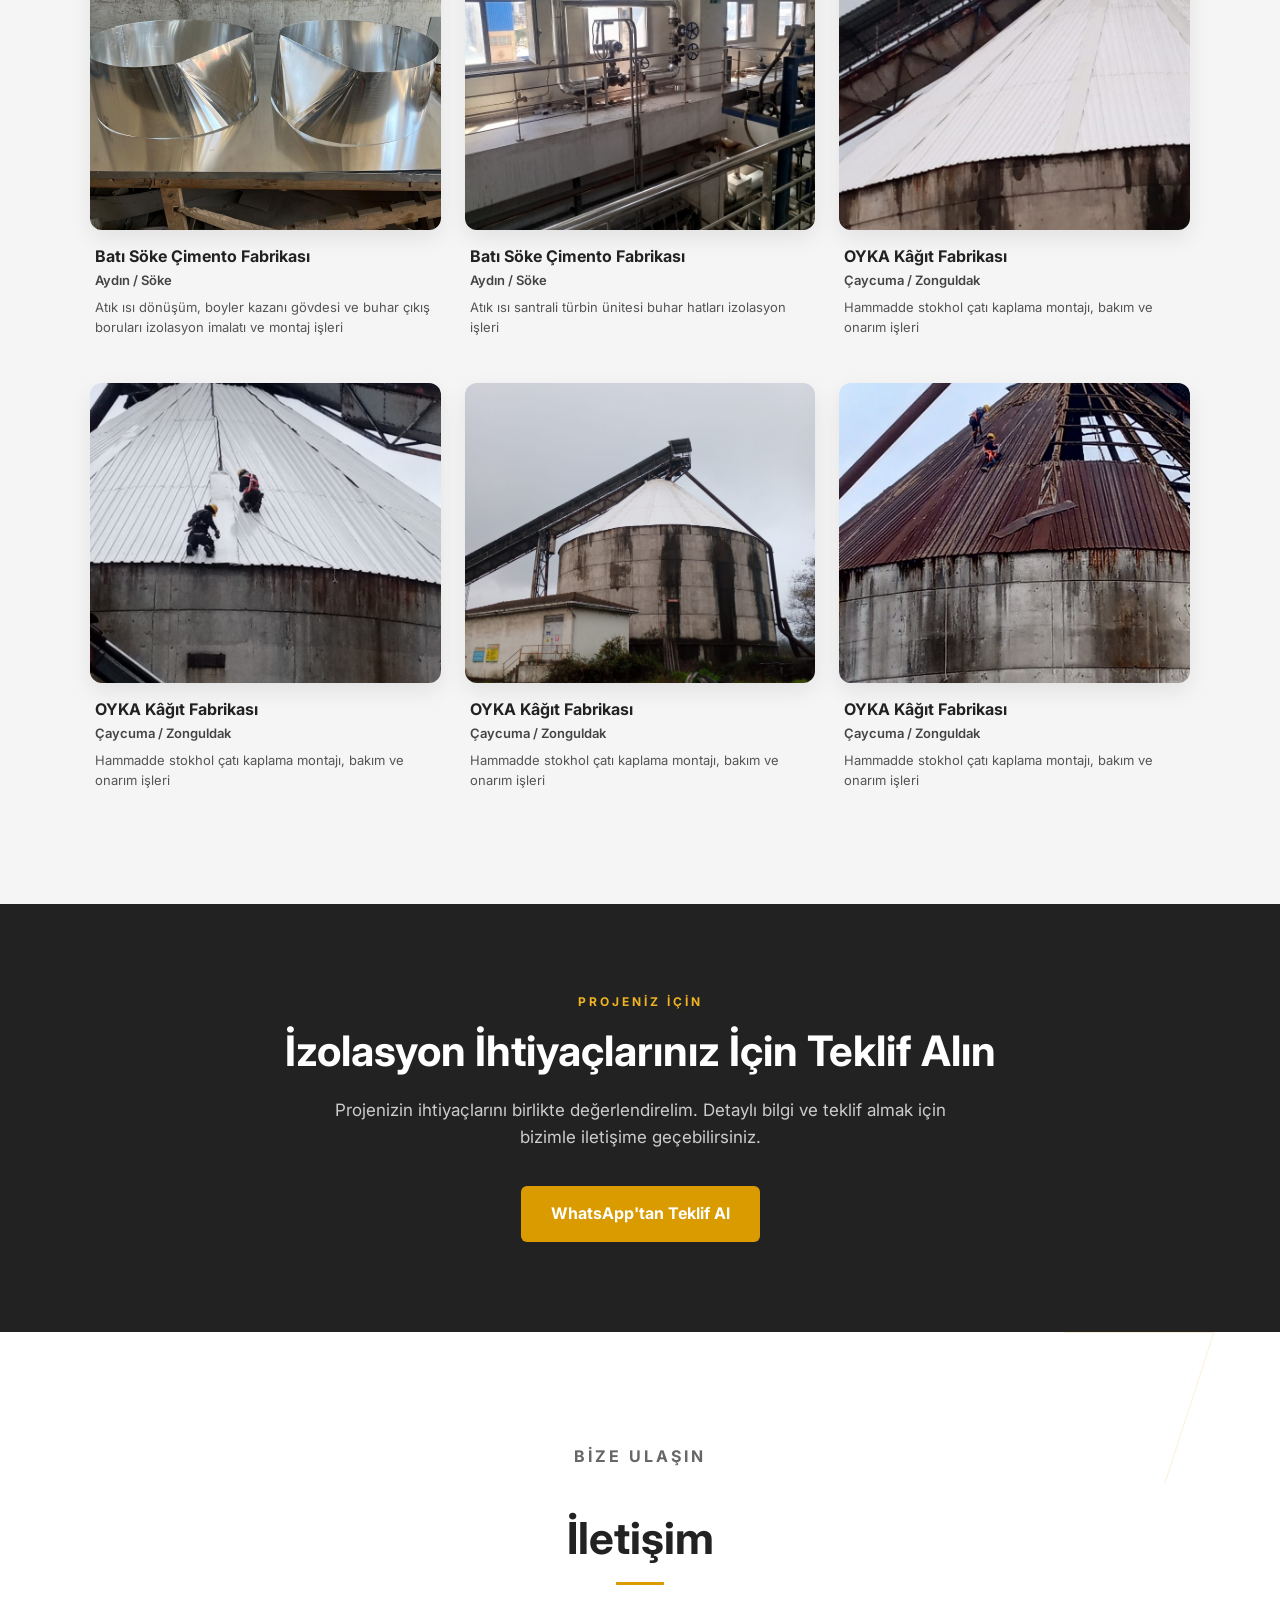
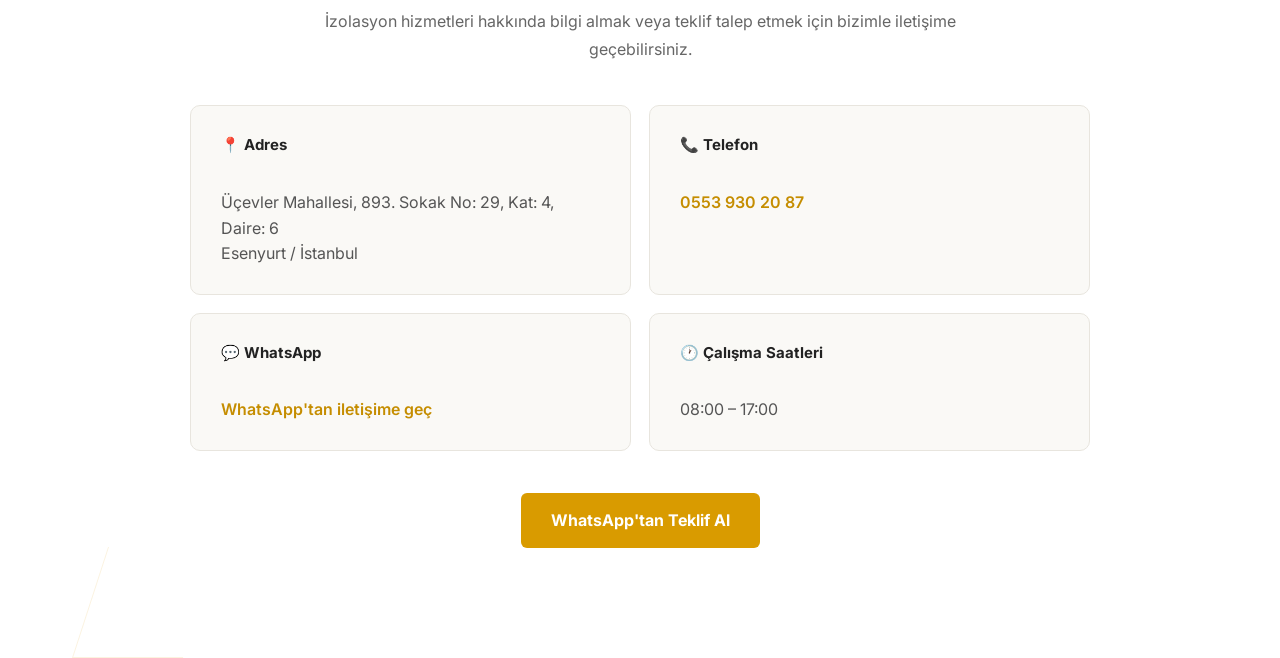
==== commit d46961ca: "Mobil galeri gorunurluk duzeltmesi" ====
--- a/index.html
+++ b/index.html
@@ -1,928 +1,928 @@
-<!DOCTYPE html>
-
-<html lang="tr">
-
-<head>
-    <meta charset="UTF-8">
-    <meta name="viewport" content="width=device-width, initial-scale=1.0">
-
-    <title>Güneş Yapı İzolasyon</title>
-
-    <meta name="description"
-        content="Güneş Yapı İzolasyon - İstanbul Esenyurt'ta ısı, çatı, mekanik ve boru izolasyonu hizmetleri.">
-
-    <link rel="stylesheet" href="style.css">
-
-    <script type="application/ld+json">
-    {
-        "@context": "https://schema.org",
-        "@type": "LocalBusiness",
-        "name": "Güneş Yapı İzolasyon",
-        "url": "https://komutanlogar0.github.io/GunesIzolasyon/",
-        "telephone": "+905539302087",
-        "address": {
-            "@type": "PostalAddress",
-            "streetAddress": "Üçevler Mahallesi, 893. Sokak No: 29, Kat: 4, Daire: 6",
-            "addressLocality": "Esenyurt",
-            "addressRegion": "İstanbul",
-            "addressCountry": "TR"
-        },
-        "openingHours": "Mo-Fr 08:00-17:00",
-        "description": "Güneş Yapı İzolasyon; ısı, çatı, mekanik ve boru izolasyonu hizmetleri sunmaktadır."
-    }
-    </script>
-
-</head>
-
-<body>
-
-<header>
-
-    <div class="logo">
-        ☀ GÜNEŞ YAPI İZOLASYON
-    </div>
-
-    <nav>
-        <a href="#anasayfa">Ana Sayfa</a>
-        <a href="#hizmetler">Hizmetler</a>
-        <a href="#islerimiz">İşlerimiz</a>
-        <a href="#iletisim">İletişim</a>
-
-        <a href="#iletisim" class="nav-teklif">
-            Teklif Al
-        </a>
-    </nav>
-
-</header>
-
-
-<main>
-
-    <!-- ANA SAYFA -->
-
-    <section id="anasayfa" class="hero">
-
-        <div class="hero-content">
-
-            <p class="ust-yazi">
-                PROFESYONEL İZOLASYON ÇÖZÜMLERİ
-            </p>
-
-            <h1>
-                Yapınızı geleceğe<br>
-                güvenle taşıyın.
-            </h1>
-
-            <p class="aciklama">
-                Isı, çatı, mekanik ve boru izolasyonunda
-                profesyonel çözümler.
-            </p>
-
-            <a href="#iletisim" class="buton">
-                Teklif Al
-            </a>
-
-        </div>
-
-    </section>
-
-
-    <!-- HİZMETLER -->
-
-    <section id="hizmetler" class="hizmetler">
-
-        <p class="ust-yazi">
-            NE YAPIYORUZ?
-        </p>
-
-        <h2>
-            Hizmetlerimiz
-        </h2>
-
-        <div class="hizmet-kartlari">
-
-            <div class="kart">
-
-                <h3>
-                    Isı İzolasyonu
-                </h3>
-
-                <p>
-                    Yapılarda ısı kaybını azaltmaya ve
-                    enerji verimliliğini artırmaya yönelik
-                    izolasyon çözümleri.
-                </p>
-
-            </div>
-
-
-            <div class="kart">
-
-                <h3>
-                    Çatı İzolasyonu
-                </h3>
-
-                <p>
-                    Çatıların dış etkenlere karşı korunması
-                    için dayanıklı ve uzun ömürlü
-                    izolasyon uygulamaları.
-                </p>
-
-            </div>
-
-
-            <div class="kart">
-
-                <h3>
-                    Mekanik İzolasyon
-                </h3>
-
-                <p>
-                    Mekanik tesisat sistemleri için
-                    uygun izolasyon çözümleri ve
-                    profesyonel uygulamalar.
-                </p>
-
-            </div>
-
-
-            <div class="kart">
-
-                <h3>
-                    Boru İzolasyonu
-                </h3>
-
-                <p>
-                    Boru hatlarında ısı kaybını ve
-                    dış etkenlerin oluşturabileceği
-                    sorunları azaltmaya yönelik çözümler.
-                </p>
-
-            </div>
-
-        </div>
-
-        <div class="hizmet-aciklama">
-
-            <p>
-                Çimento fabrikaları, termik santraller, kâğıt fabrikaları,
-                kimyasal fabrikalar ve stokollerde; çatı trapez sac kaplama,
-                demontaj ve montaj işleri.
-            </p>
-
-            <p>
-                Elektrik santrallerinde tribün gövdesi, ceket ve
-                iğneli çamur izolasyon işleri.
-            </p>
-
-        </div>
-
-    </section>
-
-
-    <!-- NEDEN GÜNEŞ YAPI -->
-
-    <section class="neden-biz">
-
-        <p class="ust-yazi">
-            NEDEN GÜNEŞ YAPI?
-        </p>
-
-        <h2>
-            Neden Güneş Yapı?
-        </h2>
-
-        <div class="neden-kartlari">
-
-            <div class="neden-kart">
-
-                <h3>
-                    Tecrübeli Ekip
-                </h3>
-
-                <p>
-                    İzolasyon uygulamalarında deneyimli
-                    ekiplerimizle profesyonel çözümler sunuyoruz.
-                </p>
-
-            </div>
-
-
-            <div class="neden-kart">
-
-                <h3>
-                    Kaliteli Uygulama
-                </h3>
-
-                <p>
-                    Projelerin ihtiyaçlarına uygun,
-                    dayanıklı ve uzun ömürlü uygulamalar gerçekleştiriyoruz.
-                </p>
-
-            </div>
-
-
-            <div class="neden-kart">
-
-                <h3>
-                    Profesyonel Çalışma
-                </h3>
-
-                <p>
-                    İş güvenliği ve uygulama standartlarını
-                    gözeterek titiz bir çalışma yürütüyoruz.
-                </p>
-
-            </div>
-
-
-            <div class="neden-kart">
-
-                <h3>
-                    Çözüm Odaklı
-                </h3>
-
-                <p>
-                    Her projeye özel ihtiyaçları değerlendirerek
-                    uygun izolasyon çözümleri geliştiriyoruz.
-                </p>
-
-            </div>
-
-        </div>
-
-    </section>
-
-
-    <!-- ÇALIŞTIĞIMIZ ALANLAR -->
-
-    <section class="alanlar">
-
-        <p class="ust-yazi">
-            ÇALIŞTIĞIMIZ ALANLAR
-        </p>
-
-        <h2>
-            Çalıştığımız Sektörler
-        </h2>
-
-        <div class="alan-listesi">
-
-            <div class="alan">
-                <h3>Çimento Fabrikaları</h3>
-            </div>
-
-            <div class="alan">
-                <h3>Elektrik Santralleri</h3>
-            </div>
-
-            <div class="alan">
-                <h3>Termik Santraller</h3>
-            </div>
-
-            <div class="alan">
-                <h3>Kimyasal Fabrikalar</h3>
-            </div>
-
-            <div class="alan">
-                <h3>Kâğıt Fabrikaları</h3>
-            </div>
-
-        </div>
-
-    </section>
-
-
-    <!-- İŞLERİMİZ -->
-
-    <section id="islerimiz" class="islerimiz">
-
-        <p class="ust-yazi">
-            REFERANSLARIMIZ
-        </p>
-
-        <h2>
-            Önceki İşlerimiz
-        </h2>
-
-        <p>
-            Gerçekleştirdiğimiz çalışmalardan
-            bazı örnekleri burada görebilirsiniz.
-        </p>
-
-
-        <div class="galeri">
-
-            <!-- Foto 1 -->
-
-            <div class="proje">
-
-                <img src="images/foto1.jpeg"
-                     alt="Güneş Yapı İzolasyon uygulaması">
-
-            </div>
-
-
-            <!-- Foto 2 -->
-
-            <div class="proje">
-
-                <img src="images/foto2.jpeg"
-                     alt="Batı Söke Çimento Fabrikası">
-
-                <div class="proje-bilgi">
-
-                    <strong>
-                        Batı Söke Çimento Fabrikası
-                    </strong>
-
-                    <span>
-                        Aydın / Söke
-                    </span>
-
-                    <p>
-                        Atık ısı dönüşüm, boyler kazanı gövdesi ve
-                        buhar çıkış boruları izolasyon imalatı ve
-                        montaj işleri
-                    </p>
-
-                </div>
-
-            </div>
-
-
-            <!-- Foto 3 -->
-
-            <div class="proje">
-
-                <img src="images/foto3.jpeg"
-                     alt="Batı Söke Çimento Fabrikası">
-
-                <div class="proje-bilgi">
-
-                    <strong>
-                        Batı Söke Çimento Fabrikası
-                    </strong>
-
-                    <span>
-                        Aydın / Söke
-                    </span>
-
-                    <p>
-                        Atık ısı dönüşüm, boyler kazanı gövdesi ve
-                        buhar çıkış boruları izolasyon imalatı ve
-                        montaj işleri
-                    </p>
-
-                </div>
-
-            </div>
-
-
-            <!-- Foto 4 -->
-
-            <div class="proje">
-
-                <img src="images/foto4.jpeg"
-                     alt="Batı Söke Çimento Fabrikası">
-
-                <div class="proje-bilgi">
-
-                    <strong>
-                        Batı Söke Çimento Fabrikası
-                    </strong>
-
-                    <span>
-                        Aydın / Söke
-                    </span>
-
-                    <p>
-                        Atık ısı dönüşüm, boyler kazanı gövdesi ve
-                        buhar çıkış boruları izolasyon imalatı ve
-                        montaj işleri
-                    </p>
-
-                </div>
-
-            </div>
-
-
-            <!-- Foto 5 -->
-
-            <div class="proje">
-
-                <img src="images/foto5.jpeg"
-                     alt="Batı Söke Çimento Fabrikası">
-
-                <div class="proje-bilgi">
-
-                    <strong>
-                        Batı Söke Çimento Fabrikası
-                    </strong>
-
-                    <span>
-                        Aydın / Söke
-                    </span>
-
-                    <p>
-                        Atık ısı dönüşüm, boyler kazanı gövdesi ve
-                        buhar çıkış boruları izolasyon imalatı ve
-                        montaj işleri
-                    </p>
-
-                </div>
-
-            </div>
-
-
-            <!-- Foto 6 -->
-
-            <div class="proje">
-
-                <img src="images/foto6.jpeg"
-                     alt="Batı Söke Çimento Fabrikası">
-
-                <div class="proje-bilgi">
-
-                    <strong>
-                        Batı Söke Çimento Fabrikası
-                    </strong>
-
-                    <span>
-                        Aydın / Söke
-                    </span>
-
-                    <p>
-                        Atık ısı dönüşüm, boyler kazanı gövdesi ve
-                        buhar çıkış boruları izolasyon imalatı ve
-                        montaj işleri
-                    </p>
-
-                </div>
-
-            </div>
-
-
-            <!-- Foto 7 -->
-
-            <div class="proje">
-
-                <img src="images/foto7.jpeg"
-                     alt="Batı Söke Çimento Fabrikası">
-
-                <div class="proje-bilgi">
-
-                    <strong>
-                        Batı Söke Çimento Fabrikası
-                    </strong>
-
-                    <span>
-                        Aydın / Söke
-                    </span>
-
-                    <p>
-                        Atık ısı dönüşüm, boyler kazanı gövdesi ve
-                        buhar çıkış boruları izolasyon imalatı ve
-                        montaj işleri
-                    </p>
-
-                </div>
-
-            </div>
-
-
-            <!-- Foto 8 -->
-
-            <div class="proje">
-
-                <img src="images/foto8.jpeg"
-                     alt="Batı Söke Çimento Fabrikası">
-
-                <div class="proje-bilgi">
-
-                    <strong>
-                        Batı Söke Çimento Fabrikası
-                    </strong>
-
-                    <span>
-                        Aydın / Söke
-                    </span>
-
-                    <p>
-                        Atık ısı santrali türbin ünitesi buhar
-                        hatları izolasyon işleri
-                    </p>
-
-                </div>
-
-            </div>
-
-
-            <!-- Foto 9 -->
-
-            <div class="proje">
-
-                <img src="images/foto9.jpeg"
-                     alt="Batı Söke Çimento Fabrikası">
-
-                <div class="proje-bilgi">
-
-                    <strong>
-                        Batı Söke Çimento Fabrikası
-                    </strong>
-
-                    <span>
-                        Aydın / Söke
-                    </span>
-
-                    <p>
-                        Atık ısı santrali türbin ünitesi buhar
-                        hatları izolasyon işleri
-                    </p>
-
-                </div>
-
-            </div>
-
-
-            <!-- Foto 10 -->
-
-            <div class="proje">
-
-                <img src="images/foto10.jpeg"
-                     alt="Batı Söke Çimento Fabrikası">
-
-                <div class="proje-bilgi">
-
-                    <strong>
-                        Batı Söke Çimento Fabrikası
-                    </strong>
-
-                    <span>
-                        Aydın / Söke
-                    </span>
-
-                    <p>
-                        Atık ısı dönüşüm, boyler kazanı gövdesi ve
-                        buhar çıkış boruları izolasyon imalatı ve
-                        montaj işleri
-                    </p>
-
-                </div>
-
-            </div>
-
-
-            <!-- Foto 11 -->
-
-            <div class="proje">
-
-                <img src="images/foto11.jpeg"
-                     alt="Batı Söke Çimento Fabrikası">
-
-                <div class="proje-bilgi">
-
-                    <strong>
-                        Batı Söke Çimento Fabrikası
-                    </strong>
-
-                    <span>
-                        Aydın / Söke
-                    </span>
-
-                    <p>
-                        Atık ısı santrali türbin ünitesi buhar
-                        hatları izolasyon işleri
-                    </p>
-
-                </div>
-
-            </div>
-
-
-            <!-- Foto 12 -->
-
-            <div class="proje">
-
-                <img src="images/foto12.jpeg"
-                     alt="OYKA Kâğıt Fabrikası">
-
-                <div class="proje-bilgi">
-
-                    <strong>
-                        OYKA Kâğıt Fabrikası
-                    </strong>
-
-                    <span>
-                        Çaycuma / Zonguldak
-                    </span>
-
-                    <p>
-                        Hammadde stokhol çatı kaplama montajı,
-                        bakım ve onarım işleri
-                    </p>
-
-                </div>
-
-            </div>
-
-
-            <!-- Foto 13 -->
-
-            <div class="proje">
-
-                <img src="images/foto13.jpeg"
-                     alt="OYKA Kâğıt Fabrikası">
-
-                <div class="proje-bilgi">
-
-                    <strong>
-                        OYKA Kâğıt Fabrikası
-                    </strong>
-
-                    <span>
-                        Çaycuma / Zonguldak
-                    </span>
-
-                    <p>
-                        Hammadde stokhol çatı kaplama montajı,
-                        bakım ve onarım işleri
-                    </p>
-
-                </div>
-
-            </div>
-
-
-            <!-- Foto 14 -->
-
-            <div class="proje">
-
-                <img src="images/foto14.jpeg"
-                     alt="OYKA Kâğıt Fabrikası">
-
-                <div class="proje-bilgi">
-
-                    <strong>
-                        OYKA Kâğıt Fabrikası
-                    </strong>
-
-                    <span>
-                        Çaycuma / Zonguldak
-                    </span>
-
-                    <p>
-                        Hammadde stokhol çatı kaplama montajı,
-                        bakım ve onarım işleri
-                    </p>
-
-                </div>
-
-            </div>
-
-
-            <!-- Foto 15 -->
-
-            <div class="proje">
-
-                <img src="images/foto15.jpeg"
-                     alt="OYKA Kâğıt Fabrikası">
-
-                <div class="proje-bilgi">
-
-                    <strong>
-                        OYKA Kâğıt Fabrikası
-                    </strong>
-
-                    <span>
-                        Çaycuma / Zonguldak
-                    </span>
-
-                    <p>
-                        Hammadde stokhol çatı kaplama montajı,
-                        bakım ve onarım işleri
-                    </p>
-
-                </div>
-
-            </div>
-
-        </div>
-
-    </section>
-
-
-    <!-- TEKLİF -->
-
-    <section class="teklif">
-
-        <p class="ust-yazi">
-            PROJENİZ İÇİN
-        </p>
-
-        <h2>
-            İzolasyon İhtiyaçlarınız İçin Teklif Alın
-        </h2>
-
-        <p>
-            Projenizin ihtiyaçlarını birlikte değerlendirelim.
-            Detaylı bilgi ve teklif almak için bizimle iletişime geçebilirsiniz.
-        </p>
-
-        <a href="https://wa.me/905539302087"
-           target="_blank"
-           class="buton">
-            WhatsApp'tan Teklif Al
-        </a>
-
-    </section>
-
-
-    <!-- İLETİŞİM -->
-
-    <section id="iletisim" class="iletisim">
-
-        <p class="ust-yazi">
-            BİZE ULAŞIN
-        </p>
-
-        <h2>
-            İletişim
-        </h2>
-
-        <p>
-            İzolasyon hizmetleri hakkında bilgi almak
-            veya teklif talep etmek için bizimle
-            iletişime geçebilirsiniz.
-        </p>
-
-        <div class="iletisim-bilgileri">
-
-            <p>
-
-                <strong>📍 Adres</strong><br>
-
-                Üçevler Mahallesi, 893. Sokak No: 29,
-                Kat: 4, Daire: 6<br>
-
-                Esenyurt / İstanbul
-
-            </p>
-
-
-            <p>
-
-                <strong>📞 Telefon</strong><br>
-
-                <a href="tel:+905539302087">
-                    0553 930 20 87
-                </a>
-
-            </p>
-
-
-            <p>
-
-                <strong>💬 WhatsApp</strong><br>
-
-                <a href="https://wa.me/905539302087"
-                   target="_blank">
-
-                    WhatsApp'tan iletişime geç
-
-                </a>
-
-            </p>
-
-
-            <p>
-
-                <strong>🕐 Çalışma Saatleri</strong><br>
-
-                08:00 – 17:00
-
-            </p>
-
-        </div>
-
-
-        <a href="https://wa.me/905539302087"
-           target="_blank"
-           class="buton">
-
-            WhatsApp'tan Teklif Al
-
-        </a>
-
-    </section>
-
-</main>
-
-
-<!-- FOTOĞRAF MODALI -->
-
-<div id="foto-modal" class="foto-modal">
-
-    <span class="foto-kapat">&times;</span>
-
-    <img id="buyuk-foto" alt="Büyük fotoğraf">
-
-</div>
-
-
-<!-- FOTOĞRAF MODAL JAVASCRIPT -->
-
-<script>
-
-    const galeriResimleri = document.querySelectorAll(".galeri img");
-    const fotoModal = document.getElementById("foto-modal");
-    const buyukFoto = document.getElementById("buyuk-foto");
-    const fotoKapat = document.querySelector(".foto-kapat");
-
-
-    galeriResimleri.forEach(function(resim) {
-
-        resim.onclick = function() {
-
-            buyukFoto.src = resim.src;
-
-            fotoModal.style.display = "flex";
-
-        };
-
-    });
-
-
-    fotoKapat.onclick = function() {
-
-        fotoModal.style.display = "none";
-
-    };
-
-
-    fotoModal.onclick = function(e) {
-
-        if (e.target === fotoModal) {
-
-            fotoModal.style.display = "none";
-
-        }
-
-    };
-
-</script>
-
-
-<!-- SAYFA ANİMASYONLARI -->
-
-<script>
-
-    const animasyonElementleri = document.querySelectorAll(
-        ".hizmetler, .neden-biz, .alanlar, .islerimiz, .teklif, .iletisim"
-    );
-
-
-    const gozlemci = new IntersectionObserver(function(girisler) {
-
-        girisler.forEach(function(giris) {
-
-            if (giris.isIntersecting) {
-
-                giris.target.classList.add("gorunur");
-
-            }
-
-        });
-
-    }, {
-
-        threshold: 0.15
-
-    });
-
-
-    animasyonElementleri.forEach(function(element) {
-
-        element.classList.add("animasyon");
-
-        gozlemci.observe(element);
-
-    });
-
-</script>
-
-
-<!-- SABİT WHATSAPP BUTONU -->
-
-<a href="https://wa.me/905539302087"
-   target="_blank"
-   class="whatsapp-sabit">
-
-    WhatsApp'tan Yaz
-
-</a>
-
-
-</body>
-
+<!DOCTYPE html>
+
+<html lang="tr">
+
+<head>
+    <meta charset="UTF-8">
+    <meta name="viewport" content="width=device-width, initial-scale=1.0">
+
+    <title>Güneş Yapı İzolasyon</title>
+
+    <meta name="description"
+        content="Güneş Yapı İzolasyon - İstanbul Esenyurt'ta ısı, çatı, mekanik ve boru izolasyonu hizmetleri.">
+
+    <link rel="stylesheet" href="style.css">
+
+    <script type="application/ld+json">
+    {
+        "@context": "https://schema.org",
+        "@type": "LocalBusiness",
+        "name": "Güneş Yapı İzolasyon",
+        "url": "https://komutanlogar0.github.io/GunesIzolasyon/",
+        "telephone": "+905539302087",
+        "address": {
+            "@type": "PostalAddress",
+            "streetAddress": "Üçevler Mahallesi, 893. Sokak No: 29, Kat: 4, Daire: 6",
+            "addressLocality": "Esenyurt",
+            "addressRegion": "İstanbul",
+            "addressCountry": "TR"
+        },
+        "openingHours": "Mo-Fr 08:00-17:00",
+        "description": "Güneş Yapı İzolasyon; ısı, çatı, mekanik ve boru izolasyonu hizmetleri sunmaktadır."
+    }
+    </script>
+
+</head>
+
+<body>
+
+<header>
+
+    <div class="logo">
+        ☀ GÜNEŞ YAPI İZOLASYON
+    </div>
+
+    <nav>
+        <a href="#anasayfa">Ana Sayfa</a>
+        <a href="#hizmetler">Hizmetler</a>
+        <a href="#islerimiz">İşlerimiz</a>
+        <a href="#iletisim">İletişim</a>
+
+        <a href="#iletisim" class="nav-teklif">
+            Teklif Al
+        </a>
+    </nav>
+
+</header>
+
+
+<main>
+
+    <!-- ANA SAYFA -->
+
+    <section id="anasayfa" class="hero">
+
+        <div class="hero-content">
+
+            <p class="ust-yazi">
+                PROFESYONEL İZOLASYON ÇÖZÜMLERİ
+            </p>
+
+            <h1>
+                Yapınızı geleceğe<br>
+                güvenle taşıyın.
+            </h1>
+
+            <p class="aciklama">
+                Isı, çatı, mekanik ve boru izolasyonunda
+                profesyonel çözümler.
+            </p>
+
+            <a href="#iletisim" class="buton">
+                Teklif Al
+            </a>
+
+        </div>
+
+    </section>
+
+
+    <!-- HİZMETLER -->
+
+    <section id="hizmetler" class="hizmetler">
+
+        <p class="ust-yazi">
+            NE YAPIYORUZ?
+        </p>
+
+        <h2>
+            Hizmetlerimiz
+        </h2>
+
+        <div class="hizmet-kartlari">
+
+            <div class="kart">
+
+                <h3>
+                    Isı İzolasyonu
+                </h3>
+
+                <p>
+                    Yapılarda ısı kaybını azaltmaya ve
+                    enerji verimliliğini artırmaya yönelik
+                    izolasyon çözümleri.
+                </p>
+
+            </div>
+
+
+            <div class="kart">
+
+                <h3>
+                    Çatı İzolasyonu
+                </h3>
+
+                <p>
+                    Çatıların dış etkenlere karşı korunması
+                    için dayanıklı ve uzun ömürlü
+                    izolasyon uygulamaları.
+                </p>
+
+            </div>
+
+
+            <div class="kart">
+
+                <h3>
+                    Mekanik İzolasyon
+                </h3>
+
+                <p>
+                    Mekanik tesisat sistemleri için
+                    uygun izolasyon çözümleri ve
+                    profesyonel uygulamalar.
+                </p>
+
+            </div>
+
+
+            <div class="kart">
+
+                <h3>
+                    Boru İzolasyonu
+                </h3>
+
+                <p>
+                    Boru hatlarında ısı kaybını ve
+                    dış etkenlerin oluşturabileceği
+                    sorunları azaltmaya yönelik çözümler.
+                </p>
+
+            </div>
+
+        </div>
+
+        <div class="hizmet-aciklama">
+
+            <p>
+                Çimento fabrikaları, termik santraller, kâğıt fabrikaları,
+                kimyasal fabrikalar ve stokollerde; çatı trapez sac kaplama,
+                demontaj ve montaj işleri.
+            </p>
+
+            <p>
+                Elektrik santrallerinde tribün gövdesi, ceket ve
+                iğneli çamur izolasyon işleri.
+            </p>
+
+        </div>
+
+    </section>
+
+
+    <!-- NEDEN GÜNEŞ YAPI -->
+
+    <section class="neden-biz">
+
+        <p class="ust-yazi">
+            NEDEN GÜNEŞ YAPI?
+        </p>
+
+        <h2>
+            Neden Güneş Yapı?
+        </h2>
+
+        <div class="neden-kartlari">
+
+            <div class="neden-kart">
+
+                <h3>
+                    Tecrübeli Ekip
+                </h3>
+
+                <p>
+                    İzolasyon uygulamalarında deneyimli
+                    ekiplerimizle profesyonel çözümler sunuyoruz.
+                </p>
+
+            </div>
+
+
+            <div class="neden-kart">
+
+                <h3>
+                    Kaliteli Uygulama
+                </h3>
+
+                <p>
+                    Projelerin ihtiyaçlarına uygun,
+                    dayanıklı ve uzun ömürlü uygulamalar gerçekleştiriyoruz.
+                </p>
+
+            </div>
+
+
+            <div class="neden-kart">
+
+                <h3>
+                    Profesyonel Çalışma
+                </h3>
+
+                <p>
+                    İş güvenliği ve uygulama standartlarını
+                    gözeterek titiz bir çalışma yürütüyoruz.
+                </p>
+
+            </div>
+
+
+            <div class="neden-kart">
+
+                <h3>
+                    Çözüm Odaklı
+                </h3>
+
+                <p>
+                    Her projeye özel ihtiyaçları değerlendirerek
+                    uygun izolasyon çözümleri geliştiriyoruz.
+                </p>
+
+            </div>
+
+        </div>
+
+    </section>
+
+
+    <!-- ÇALIŞTIĞIMIZ ALANLAR -->
+
+    <section class="alanlar">
+
+        <p class="ust-yazi">
+            ÇALIŞTIĞIMIZ ALANLAR
+        </p>
+
+        <h2>
+            Çalıştığımız Sektörler
+        </h2>
+
+        <div class="alan-listesi">
+
+            <div class="alan">
+                <h3>Çimento Fabrikaları</h3>
+            </div>
+
+            <div class="alan">
+                <h3>Elektrik Santralleri</h3>
+            </div>
+
+            <div class="alan">
+                <h3>Termik Santraller</h3>
+            </div>
+
+            <div class="alan">
+                <h3>Kimyasal Fabrikalar</h3>
+            </div>
+
+            <div class="alan">
+                <h3>Kâğıt Fabrikaları</h3>
+            </div>
+
+        </div>
+
+    </section>
+
+
+    <!-- İŞLERİMİZ -->
+
+    <section id="islerimiz" class="islerimiz">
+
+        <p class="ust-yazi">
+            REFERANSLARIMIZ
+        </p>
+
+        <h2>
+            Önceki İşlerimiz
+        </h2>
+
+        <p>
+            Gerçekleştirdiğimiz çalışmalardan
+            bazı örnekleri burada görebilirsiniz.
+        </p>
+
+
+        <div class="galeri">
+
+            <!-- Foto 1 -->
+
+            <div class="proje">
+
+                <img src="images/foto1.jpeg"
+                     alt="Güneş Yapı İzolasyon uygulaması">
+
+            </div>
+
+
+            <!-- Foto 2 -->
+
+            <div class="proje">
+
+                <img src="images/foto2.jpeg"
+                     alt="Batı Söke Çimento Fabrikası">
+
+                <div class="proje-bilgi">
+
+                    <strong>
+                        Batı Söke Çimento Fabrikası
+                    </strong>
+
+                    <span>
+                        Aydın / Söke
+                    </span>
+
+                    <p>
+                        Atık ısı dönüşüm, boyler kazanı gövdesi ve
+                        buhar çıkış boruları izolasyon imalatı ve
+                        montaj işleri
+                    </p>
+
+                </div>
+
+            </div>
+
+
+            <!-- Foto 3 -->
+
+            <div class="proje">
+
+                <img src="images/foto3.jpeg"
+                     alt="Batı Söke Çimento Fabrikası">
+
+                <div class="proje-bilgi">
+
+                    <strong>
+                        Batı Söke Çimento Fabrikası
+                    </strong>
+
+                    <span>
+                        Aydın / Söke
+                    </span>
+
+                    <p>
+                        Atık ısı dönüşüm, boyler kazanı gövdesi ve
+                        buhar çıkış boruları izolasyon imalatı ve
+                        montaj işleri
+                    </p>
+
+                </div>
+
+            </div>
+
+
+            <!-- Foto 4 -->
+
+            <div class="proje">
+
+                <img src="images/foto4.jpeg"
+                     alt="Batı Söke Çimento Fabrikası">
+
+                <div class="proje-bilgi">
+
+                    <strong>
+                        Batı Söke Çimento Fabrikası
+                    </strong>
+
+                    <span>
+                        Aydın / Söke
+                    </span>
+
+                    <p>
+                        Atık ısı dönüşüm, boyler kazanı gövdesi ve
+                        buhar çıkış boruları izolasyon imalatı ve
+                        montaj işleri
+                    </p>
+
+                </div>
+
+            </div>
+
+
+            <!-- Foto 5 -->
+
+            <div class="proje">
+
+                <img src="images/foto5.jpeg"
+                     alt="Batı Söke Çimento Fabrikası">
+
+                <div class="proje-bilgi">
+
+                    <strong>
+                        Batı Söke Çimento Fabrikası
+                    </strong>
+
+                    <span>
+                        Aydın / Söke
+                    </span>
+
+                    <p>
+                        Atık ısı dönüşüm, boyler kazanı gövdesi ve
+                        buhar çıkış boruları izolasyon imalatı ve
+                        montaj işleri
+                    </p>
+
+                </div>
+
+            </div>
+
+
+            <!-- Foto 6 -->
+
+            <div class="proje">
+
+                <img src="images/foto6.jpeg"
+                     alt="Batı Söke Çimento Fabrikası">
+
+                <div class="proje-bilgi">
+
+                    <strong>
+                        Batı Söke Çimento Fabrikası
+                    </strong>
+
+                    <span>
+                        Aydın / Söke
+                    </span>
+
+                    <p>
+                        Atık ısı dönüşüm, boyler kazanı gövdesi ve
+                        buhar çıkış boruları izolasyon imalatı ve
+                        montaj işleri
+                    </p>
+
+                </div>
+
+            </div>
+
+
+            <!-- Foto 7 -->
+
+            <div class="proje">
+
+                <img src="images/foto7.jpeg"
+                     alt="Batı Söke Çimento Fabrikası">
+
+                <div class="proje-bilgi">
+
+                    <strong>
+                        Batı Söke Çimento Fabrikası
+                    </strong>
+
+                    <span>
+                        Aydın / Söke
+                    </span>
+
+                    <p>
+                        Atık ısı dönüşüm, boyler kazanı gövdesi ve
+                        buhar çıkış boruları izolasyon imalatı ve
+                        montaj işleri
+                    </p>
+
+                </div>
+
+            </div>
+
+
+            <!-- Foto 8 -->
+
+            <div class="proje">
+
+                <img src="images/foto8.jpeg"
+                     alt="Batı Söke Çimento Fabrikası">
+
+                <div class="proje-bilgi">
+
+                    <strong>
+                        Batı Söke Çimento Fabrikası
+                    </strong>
+
+                    <span>
+                        Aydın / Söke
+                    </span>
+
+                    <p>
+                        Atık ısı santrali türbin ünitesi buhar
+                        hatları izolasyon işleri
+                    </p>
+
+                </div>
+
+            </div>
+
+
+            <!-- Foto 9 -->
+
+            <div class="proje">
+
+                <img src="images/foto9.jpeg"
+                     alt="Batı Söke Çimento Fabrikası">
+
+                <div class="proje-bilgi">
+
+                    <strong>
+                        Batı Söke Çimento Fabrikası
+                    </strong>
+
+                    <span>
+                        Aydın / Söke
+                    </span>
+
+                    <p>
+                        Atık ısı santrali türbin ünitesi buhar
+                        hatları izolasyon işleri
+                    </p>
+
+                </div>
+
+            </div>
+
+
+            <!-- Foto 10 -->
+
+            <div class="proje">
+
+                <img src="images/foto10.jpeg"
+                     alt="Batı Söke Çimento Fabrikası">
+
+                <div class="proje-bilgi">
+
+                    <strong>
+                        Batı Söke Çimento Fabrikası
+                    </strong>
+
+                    <span>
+                        Aydın / Söke
+                    </span>
+
+                    <p>
+                        Atık ısı dönüşüm, boyler kazanı gövdesi ve
+                        buhar çıkış boruları izolasyon imalatı ve
+                        montaj işleri
+                    </p>
+
+                </div>
+
+            </div>
+
+
+            <!-- Foto 11 -->
+
+            <div class="proje">
+
+                <img src="images/foto11.jpeg"
+                     alt="Batı Söke Çimento Fabrikası">
+
+                <div class="proje-bilgi">
+
+                    <strong>
+                        Batı Söke Çimento Fabrikası
+                    </strong>
+
+                    <span>
+                        Aydın / Söke
+                    </span>
+
+                    <p>
+                        Atık ısı santrali türbin ünitesi buhar
+                        hatları izolasyon işleri
+                    </p>
+
+                </div>
+
+            </div>
+
+
+            <!-- Foto 12 -->
+
+            <div class="proje">
+
+                <img src="images/foto12.jpeg"
+                     alt="OYKA Kâğıt Fabrikası">
+
+                <div class="proje-bilgi">
+
+                    <strong>
+                        OYKA Kâğıt Fabrikası
+                    </strong>
+
+                    <span>
+                        Çaycuma / Zonguldak
+                    </span>
+
+                    <p>
+                        Hammadde stokhol çatı kaplama montajı,
+                        bakım ve onarım işleri
+                    </p>
+
+                </div>
+
+            </div>
+
+
+            <!-- Foto 13 -->
+
+            <div class="proje">
+
+                <img src="images/foto13.jpeg"
+                     alt="OYKA Kâğıt Fabrikası">
+
+                <div class="proje-bilgi">
+
+                    <strong>
+                        OYKA Kâğıt Fabrikası
+                    </strong>
+
+                    <span>
+                        Çaycuma / Zonguldak
+                    </span>
+
+                    <p>
+                        Hammadde stokhol çatı kaplama montajı,
+                        bakım ve onarım işleri
+                    </p>
+
+                </div>
+
+            </div>
+
+
+            <!-- Foto 14 -->
+
+            <div class="proje">
+
+                <img src="images/foto14.jpeg"
+                     alt="OYKA Kâğıt Fabrikası">
+
+                <div class="proje-bilgi">
+
+                    <strong>
+                        OYKA Kâğıt Fabrikası
+                    </strong>
+
+                    <span>
+                        Çaycuma / Zonguldak
+                    </span>
+
+                    <p>
+                        Hammadde stokhol çatı kaplama montajı,
+                        bakım ve onarım işleri
+                    </p>
+
+                </div>
+
+            </div>
+
+
+            <!-- Foto 15 -->
+
+            <div class="proje">
+
+                <img src="images/foto15.jpeg"
+                     alt="OYKA Kâğıt Fabrikası">
+
+                <div class="proje-bilgi">
+
+                    <strong>
+                        OYKA Kâğıt Fabrikası
+                    </strong>
+
+                    <span>
+                        Çaycuma / Zonguldak
+                    </span>
+
+                    <p>
+                        Hammadde stokhol çatı kaplama montajı,
+                        bakım ve onarım işleri
+                    </p>
+
+                </div>
+
+            </div>
+
+        </div>
+
+    </section>
+
+
+    <!-- TEKLİF -->
+
+    <section class="teklif">
+
+        <p class="ust-yazi">
+            PROJENİZ İÇİN
+        </p>
+
+        <h2>
+            İzolasyon İhtiyaçlarınız İçin Teklif Alın
+        </h2>
+
+        <p>
+            Projenizin ihtiyaçlarını birlikte değerlendirelim.
+            Detaylı bilgi ve teklif almak için bizimle iletişime geçebilirsiniz.
+        </p>
+
+        <a href="https://wa.me/905539302087"
+           target="_blank"
+           class="buton">
+            WhatsApp'tan Teklif Al
+        </a>
+
+    </section>
+
+
+    <!-- İLETİŞİM -->
+
+    <section id="iletisim" class="iletisim">
+
+        <p class="ust-yazi">
+            BİZE ULAŞIN
+        </p>
+
+        <h2>
+            İletişim
+        </h2>
+
+        <p>
+            İzolasyon hizmetleri hakkında bilgi almak
+            veya teklif talep etmek için bizimle
+            iletişime geçebilirsiniz.
+        </p>
+
+        <div class="iletisim-bilgileri">
+
+            <p>
+
+                <strong>📍 Adres</strong><br>
+
+                Üçevler Mahallesi, 893. Sokak No: 29,
+                Kat: 4, Daire: 6<br>
+
+                Esenyurt / İstanbul
+
+            </p>
+
+
+            <p>
+
+                <strong>📞 Telefon</strong><br>
+
+                <a href="tel:+905539302087">
+                    0553 930 20 87
+                </a>
+
+            </p>
+
+
+            <p>
+
+                <strong>💬 WhatsApp</strong><br>
+
+                <a href="https://wa.me/905539302087"
+                   target="_blank">
+
+                    WhatsApp'tan iletişime geç
+
+                </a>
+
+            </p>
+
+
+            <p>
+
+                <strong>🕐 Çalışma Saatleri</strong><br>
+
+                08:00 – 17:00
+
+            </p>
+
+        </div>
+
+
+        <a href="https://wa.me/905539302087"
+           target="_blank"
+           class="buton">
+
+            WhatsApp'tan Teklif Al
+
+        </a>
+
+    </section>
+
+</main>
+
+
+<!-- FOTOĞRAF MODALI -->
+
+<div id="foto-modal" class="foto-modal">
+
+    <span class="foto-kapat">&times;</span>
+
+    <img id="buyuk-foto" alt="Büyük fotoğraf">
+
+</div>
+
+
+<!-- FOTOĞRAF MODAL JAVASCRIPT -->
+
+<script>
+
+    const galeriResimleri = document.querySelectorAll(".galeri img");
+    const fotoModal = document.getElementById("foto-modal");
+    const buyukFoto = document.getElementById("buyuk-foto");
+    const fotoKapat = document.querySelector(".foto-kapat");
+
+
+    galeriResimleri.forEach(function(resim) {
+
+        resim.onclick = function() {
+
+            buyukFoto.src = resim.src;
+
+            fotoModal.style.display = "flex";
+
+        };
+
+    });
+
+
+    fotoKapat.onclick = function() {
+
+        fotoModal.style.display = "none";
+
+    };
+
+
+    fotoModal.onclick = function(e) {
+
+        if (e.target === fotoModal) {
+
+            fotoModal.style.display = "none";
+
+        }
+
+    };
+
+</script>
+
+
+<!-- SAYFA ANİMASYONLARI -->
+
+<script>
+
+    const animasyonElementleri = document.querySelectorAll(
+        ".hizmetler, .neden-biz, .alanlar, .teklif, .iletisim"
+    );
+
+
+    const gozlemci = new IntersectionObserver(function(girisler) {
+
+        girisler.forEach(function(giris) {
+
+            if (giris.isIntersecting) {
+
+                giris.target.classList.add("gorunur");
+
+            }
+
+        });
+
+    }, {
+
+        threshold: 0.15
+
+    });
+
+
+    animasyonElementleri.forEach(function(element) {
+
+        element.classList.add("animasyon");
+
+        gozlemci.observe(element);
+
+    });
+
+</script>
+
+
+<!-- SABİT WHATSAPP BUTONU -->
+
+<a href="https://wa.me/905539302087"
+   target="_blank"
+   class="whatsapp-sabit">
+
+    WhatsApp'tan Yaz
+
+</a>
+
+
+</body>
+
 </html>
--- a/style.css
+++ b/style.css
@@ -1338,4 +1338,38 @@
         padding: 0 11px;
         font-size: 12px;
     }
-}+}
+
+/* =========================
+   MOBİL GALERİ GÖRÜNÜRLÜLÜK DÜZELTMESİ
+   ========================= */
+
+/* Mobilde animasyon scripti tetiklenmese bile
+   İşlerimiz bölümündeki proje kartları görünür kalır. */
+@media (max-width: 768px) {
+    .galeri .proje {
+        opacity: 1 !important;
+        visibility: visible !important;
+        transform: none !important;
+    }
+
+    .galeri .proje img {
+        opacity: 1 !important;
+        visibility: visible !important;
+        display: block !important;
+    }
+}
+
+@media (max-width: 480px) {
+    .galeri .proje {
+        opacity: 1 !important;
+        visibility: visible !important;
+        transform: none !important;
+    }
+
+    .galeri .proje img {
+        opacity: 1 !important;
+        visibility: visible !important;
+        display: block !important;
+    }
+}
